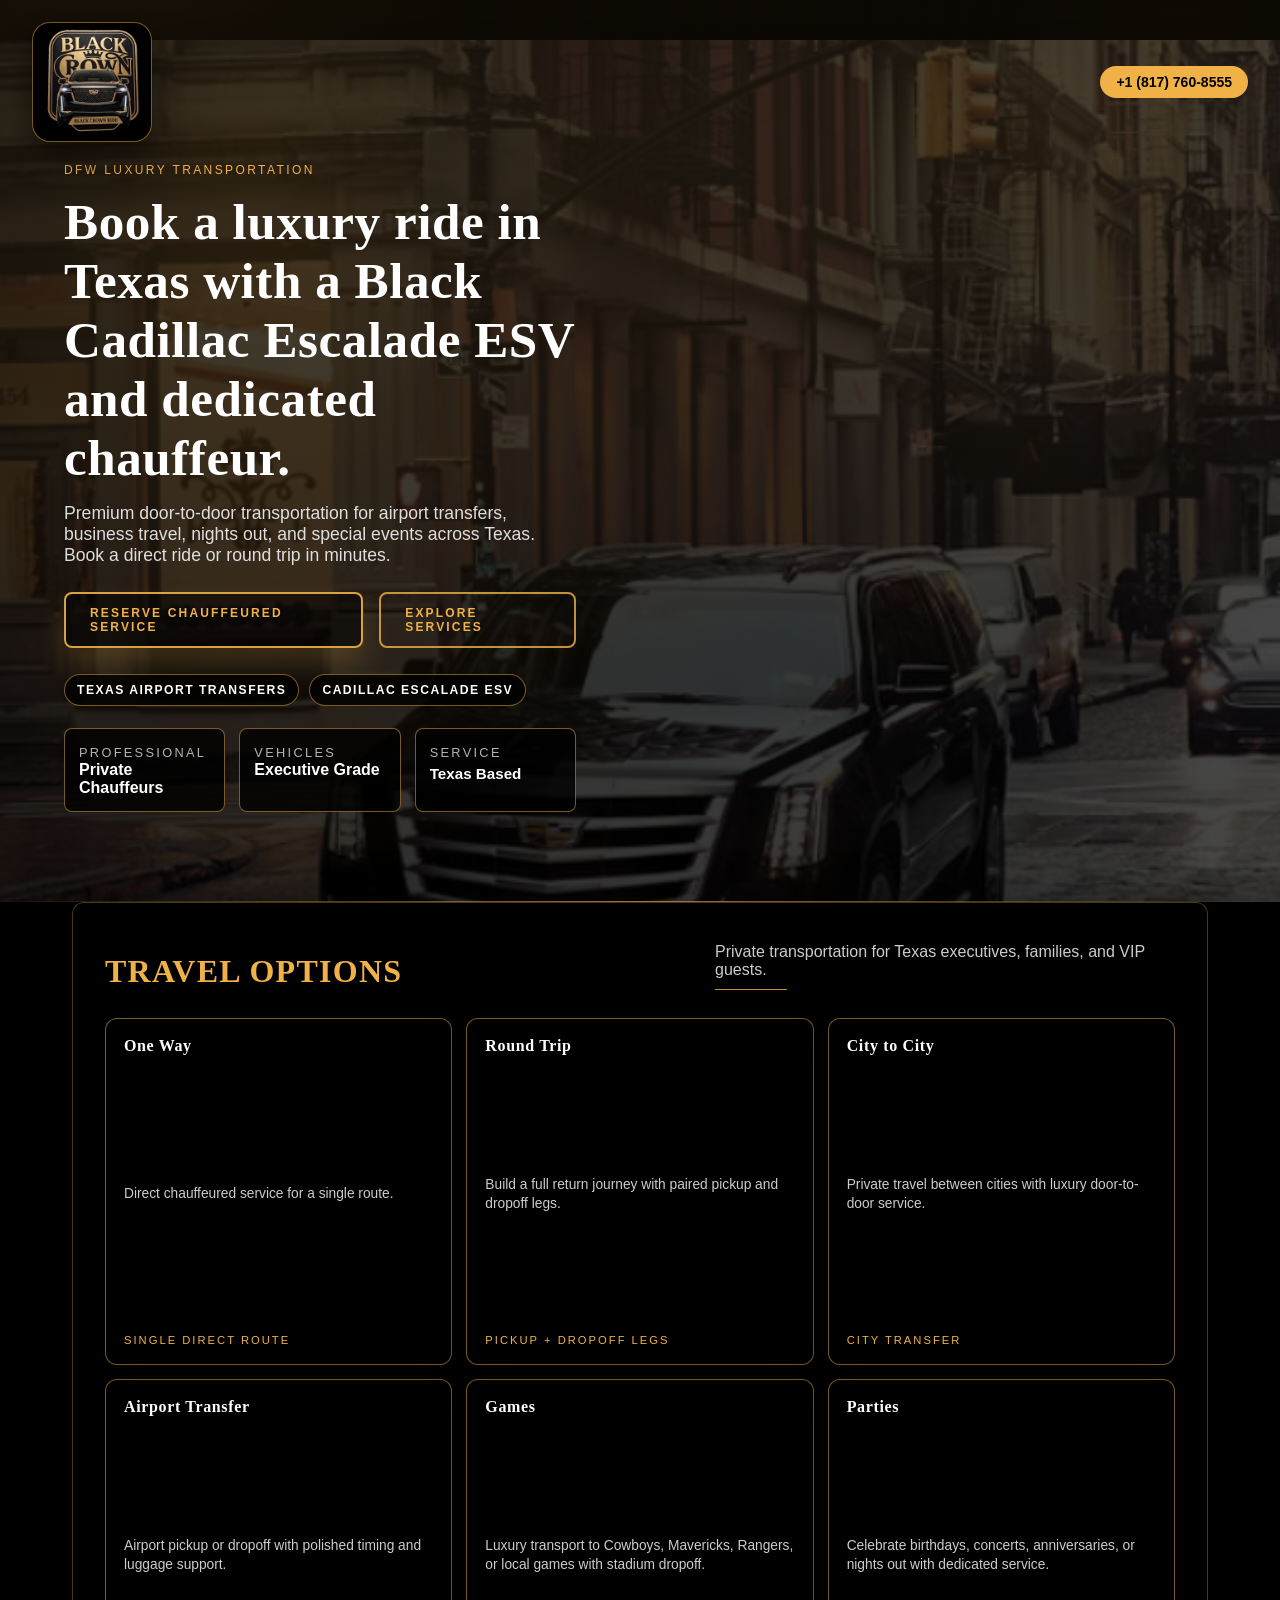
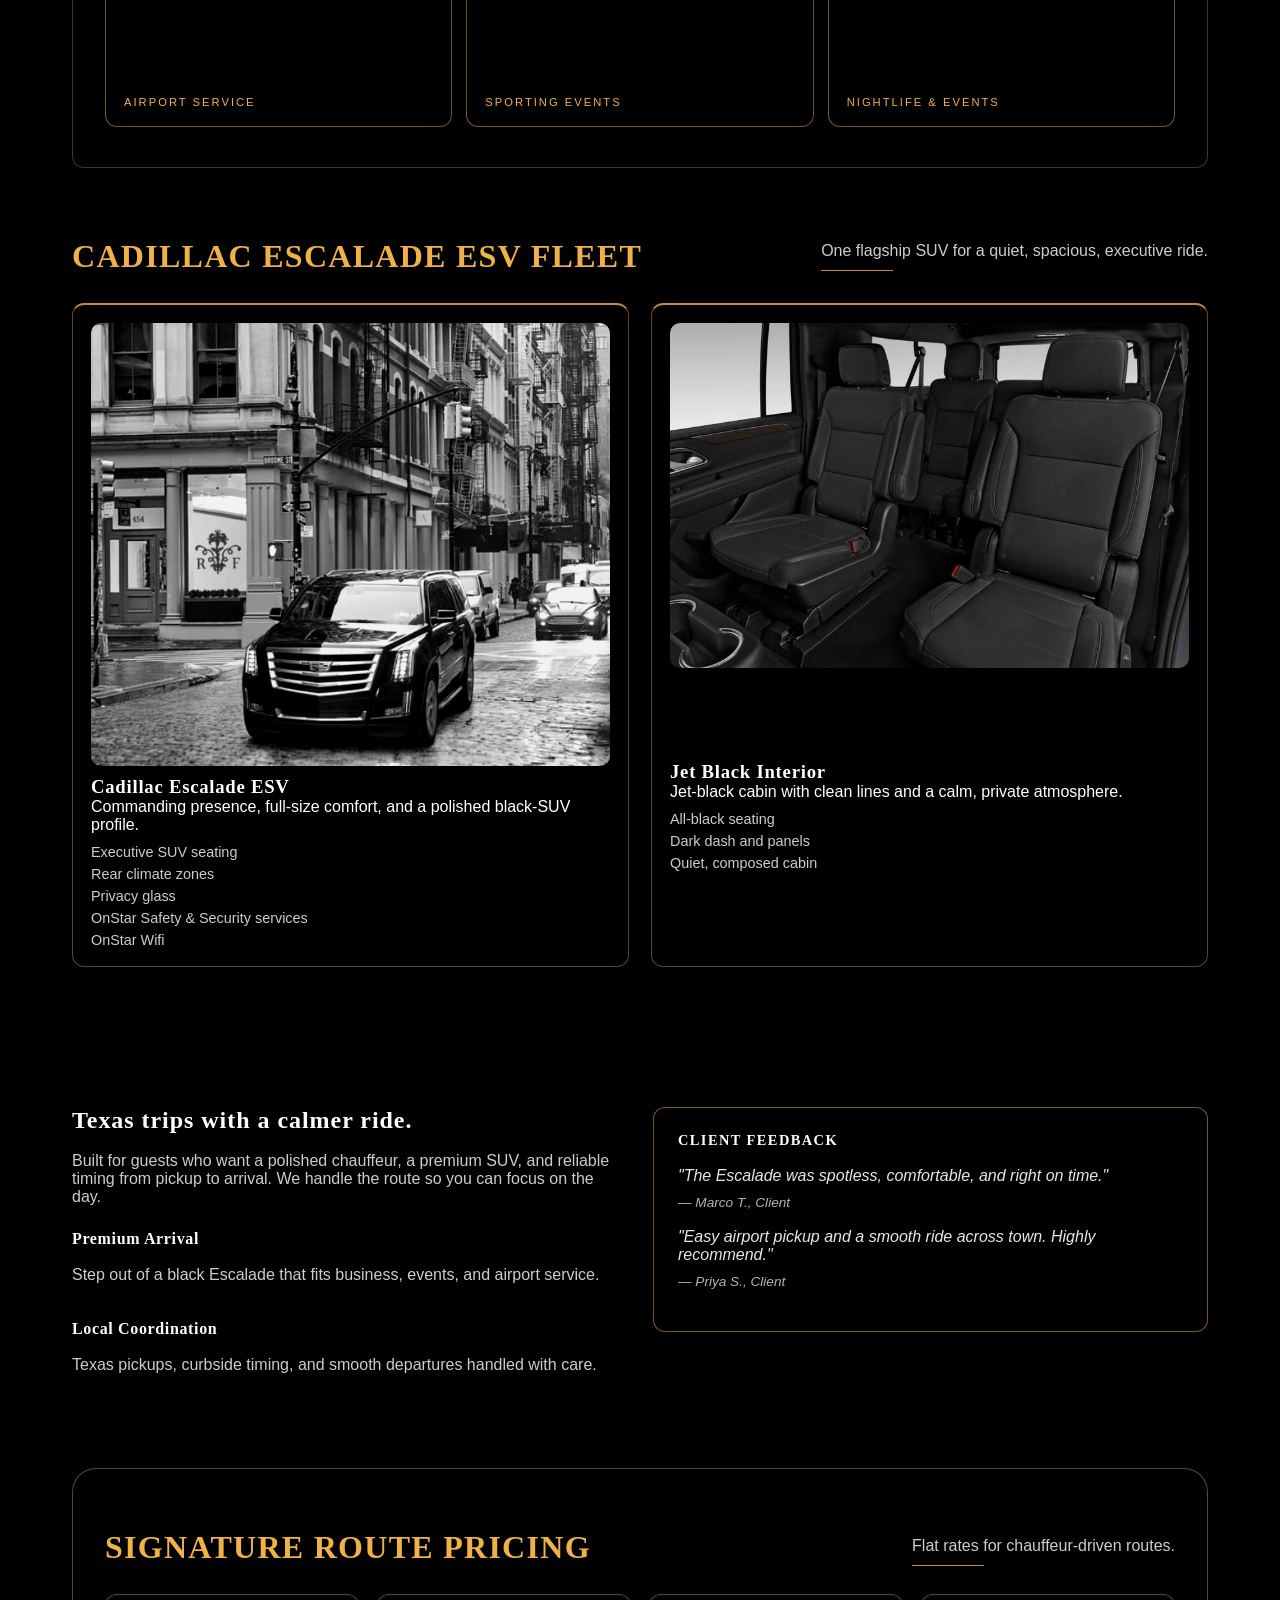
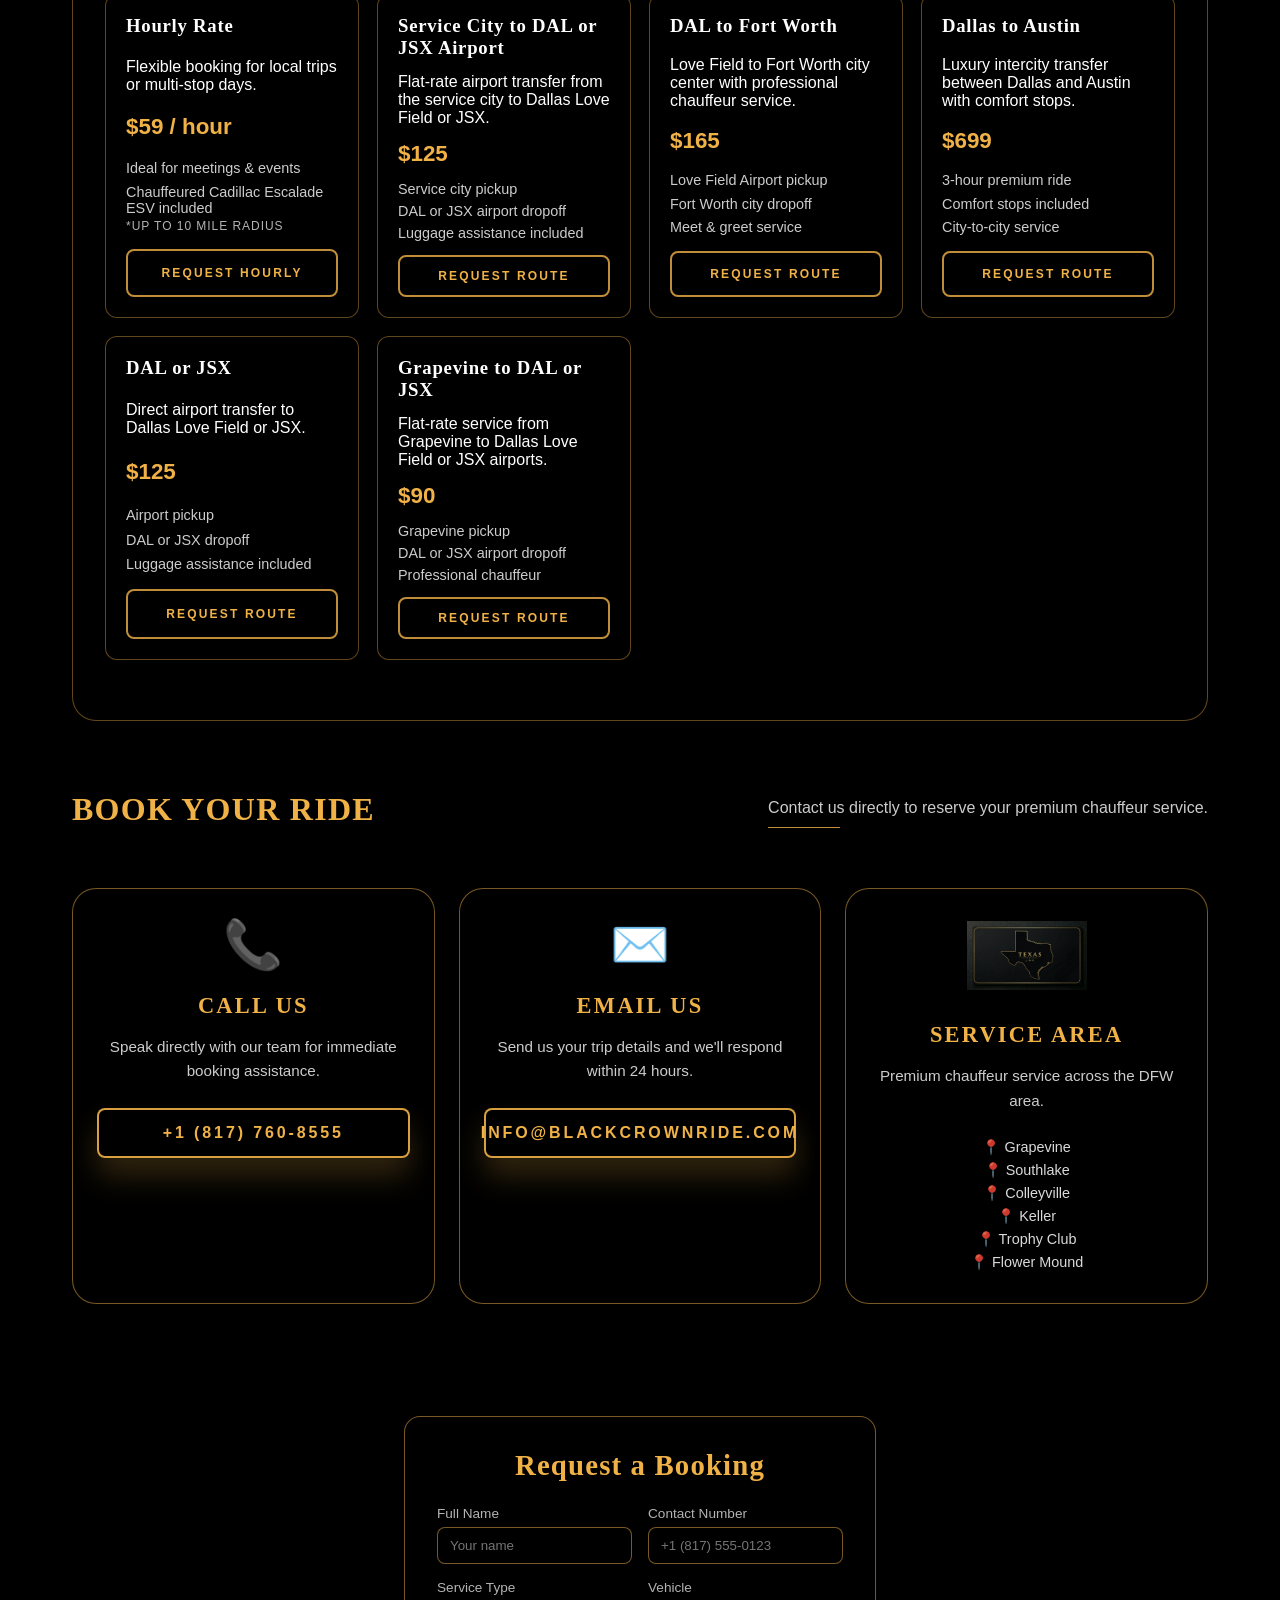
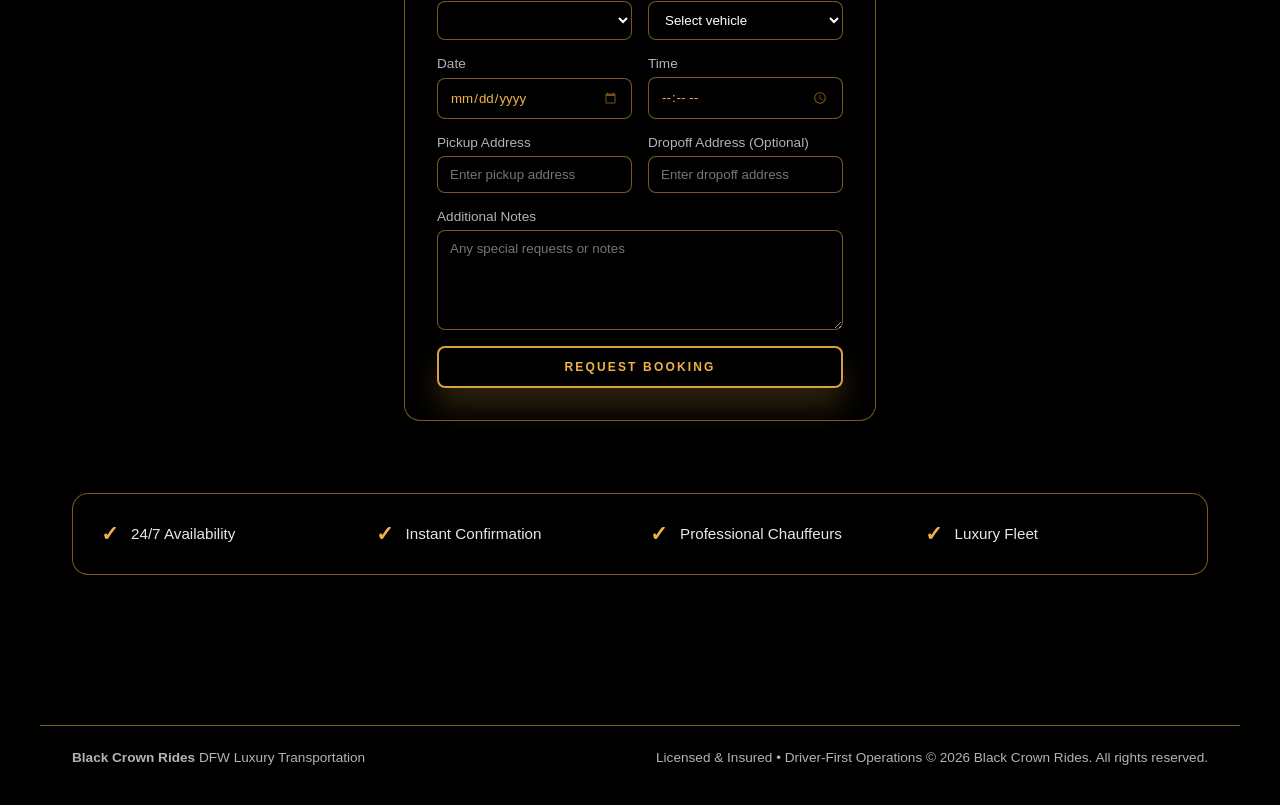
==== index.html @ ced47673 "Add files via upload" ====
<!doctype html>
<html lang="en">
<head>
  <meta charset="utf-8" />
  <meta name="viewport" content="width=device-width, initial-scale=1" />
  <title>Black Crown Rides | DFW Luxury Transportation</title>
  <meta name="description" content="Black Crown Rides offers premium DFW luxury transportation. Book a private Cadillac Escalade ESV with a dedicated chauffeur for airport transfers and executive travel." />
  <link rel="icon" href="favicon.ico" sizes="any" />
  <link rel="apple-touch-icon" href="apple-touch-icon.png" />
  <link rel="manifest" href="site.webmanifest" />
  <link rel="stylesheet" href="styles.css" />
  <script src="config.js"></script>
  <script>
    (function () {
      const params = new URLSearchParams(window.location.search);
      if (params.get('desktop') === '1') {
        sessionStorage.setItem('forceDesktop', '1');
        return;
      }
      if (sessionStorage.getItem('forceDesktop') === '1') {
        return;
      }
      const isMobile =
        (navigator.userAgentData && navigator.userAgentData.mobile) ||
        /Mobi|Android|iPhone|iPad|iPod|BlackBerry|IEMobile|Opera Mini/i.test(
          navigator.userAgent
        );
      const isSmall = window.matchMedia('(max-width: 900px)').matches;
      if (isMobile || isSmall) {
        const target = 'mobile.html' + window.location.hash;
        if (!window.location.pathname.endsWith('mobile.html')) {
          window.location.replace(target);
        }
      }
    })();
  </script>
</head>
<body>
  <div class="noise"></div>
  <div class="halo"></div>

  <header class="brand-header" aria-label="Black Crown Rides">
    <a class="brand-mark" href="#book">
      <img src="assets/logo.png" alt="Black Crown Rides" class="brand-logo" />
    </a>
    <a class="phone-button" href="tel:+18177608555">+1 (817) 760-8555</a>
  </header>

  <main>
    <section class="hero reveal">
      <div class="hero-content">
        <span class="eyebrow">DFW Luxury Transportation</span>
        <h1>Book a luxury ride in Texas with a Black Cadillac Escalade ESV and dedicated chauffeur.</h1>
        <p class="lede">
          Premium door-to-door transportation for airport transfers, business travel,
          nights out, and special events across Texas. Book a direct ride or round trip in minutes.
        </p>
        <div class="hero-cta">
          <a class="primary-btn" href="#book">Reserve Chauffeured Service</a>
          <a class="secondary-btn" href="#services">Explore Services</a>
        </div>
        <div class="hero-pills">
          <span class="hero-pill">Texas airport transfers</span>
          <span class="hero-pill">Cadillac Escalade ESV</span>
        </div>
        <div class="hero-metrics">
          <div>
            <span>Professional</span>
            <strong>Private Chauffeurs</strong>
          </div>
          <div>
            <span>Vehicles</span>
            <strong>Executive Grade</strong>
          </div>
          <div>
            <span>Service</span>
            <strong>Texas Based</strong>
          </div>
        </div>
      </div>
    </section>

    <section id="services" class="section reveal services">
      <div class="section-header">
        <h2>Travel Options</h2>
        <p>Private transportation for Texas executives, families, and VIP guests.</p>
      </div>
      <div class="service-grid">
        <article class="service-tile">
          <h3>One Way</h3>
          <p>Direct chauffeured service for a single route.</p>
          <span class="service-tag">Single direct route</span>
        </article>
        <article class="service-tile">
          <h3>Round Trip</h3>
          <p>Build a full return journey with paired pickup and dropoff legs.</p>
          <span class="service-tag">Pickup + dropoff legs</span>
        </article>
        <article class="service-tile">
          <h3>City to City</h3>
          <p>Private travel between cities with luxury door-to-door service.</p>
          <span class="service-tag">City transfer</span>
        </article>
        <article class="service-tile">
          <h3>Airport Transfer</h3>
          <p>Airport pickup or dropoff with polished timing and luggage support.</p>
          <span class="service-tag">Airport service</span>
        </article>
        <article class="service-tile">
          <h3>Games</h3>
          <p>Luxury transport to Cowboys, Mavericks, Rangers, or local games with stadium dropoff.</p>
          <span class="service-tag">Sporting events</span>
        </article>
        <article class="service-tile">
          <h3>Parties</h3>
          <p>Celebrate birthdays, concerts, anniversaries, or nights out with dedicated service.</p>
          <span class="service-tag">Nightlife & events</span>
        </article>
      </div>
    </section>

    <section id="fleet" class="section reveal fleet-showcase">
      <div class="section-header">
        <h2>Cadillac Escalade ESV Fleet</h2>
        <p>One flagship SUV for a quiet, spacious, executive ride.</p>
      </div>
      <div class="fleet-grid">
        <article class="fleet-card suburban-card float slow">
          <img src="assets/cadillac-escalade-esv.png" alt="Black Cadillac Escalade ESV" />
          <div>
            <h3>Cadillac Escalade ESV</h3>
            <p>Commanding presence, full-size comfort, and a polished black-SUV profile.</p>
            <ul>
              <li>Executive SUV seating</li>
              <li>Rear climate zones</li>
              <li>Privacy glass</li>
              <li>OnStar Safety & Security services</li>
              <li>OnStar Wifi</li>
            </ul>
          </div>
        </article>
        <article class="fleet-card float">
          <img src="interior-black.jpg" alt="Jet black interior" class="no-filter" />
          <div>
            <h3>Jet Black Interior</h3>
            <p>Jet‑black cabin with clean lines and a calm, private atmosphere.</p>
            <ul>
              <li>All‑black seating</li>
              <li>Dark dash and panels</li>
              <li>Quiet, composed cabin</li>
            </ul>
          </div>
        </article>
      </div>
    </section>

    <section id="experience" class="section reveal experience">
      <div class="experience-text">
        <h2>Texas trips with a calmer ride.</h2>
        <p>
          Built for guests who want a polished chauffeur, a premium SUV, and reliable timing
          from pickup to arrival. We handle the route so you can focus on the day.
        </p>
        <div class="experience-points">
          <div>
            <h4>Premium Arrival</h4>
            <p>Step out of a black Escalade that fits business, events, and airport service.</p>
          </div>
          <div>
            <h4>Local Coordination</h4>
            <p>Texas pickups, curbside timing, and smooth departures handled with care.</p>
          </div>
        </div>
      </div>
      <div class="experience-panel">
        <h3>Client feedback</h3>
        <blockquote>
          "The Escalade was spotless, comfortable, and right on time."
          <span>— Marco T., Client</span>
        </blockquote>
        <blockquote>
          "Easy airport pickup and a smooth ride across town. Highly recommend."
          <span>— Priya S., Client</span>
        </blockquote>
      </div>
    </section>

    <section id="pricing" class="section reveal pricing">
      <div class="section-header">
        <h2>Signature Route Pricing</h2>
        <p>Flat rates for chauffeur‑driven routes.</p>
      </div>
      <div class="pricing-grid">
        <div class="pricing-card">
          <h3>Hourly Rate</h3>
          <p>Flexible booking for local trips or multi‑stop days.</p>
          <span class="price" data-price-hourly>$59 / hour</span>
          <ul>
            <li>Ideal for meetings & events</li>
            <li>Chauffeured Cadillac Escalade ESV included</li>
            <small class="fine-print">*Up To 10 mile radius</small>
          </ul>
          <a
            class="secondary-btn"
            href="mailto:info@blackcrownride.com?subject=Hourly%20Chauffeured%20Service&body=Hello%2C%0D%0A%0D%0AI%20would%20like%20to%20book%20the%20%2459%2Fhour%20chauffeured%20service.%0D%0ADate%2Ftime%3A%0D%0AEstimated%20hours%3A%0D%0APickup%20area%3A%0D%0AContact%20number%3A%0D%0A%0D%0AThanks!"
          >
            Request Hourly
          </a>
        </div>
        <div id="featured-route-list" class="pricing-routes-inline"></div>
      </div>
    </section>

    <section id="book" class="section reveal booking">
      <div class="section-header">
        <h2>Book Your Ride</h2>
        <p>Contact us directly to reserve your premium chauffeur service.</p>
      </div>
      <div class="booking-info-grid">
        <div class="booking-info-card">
          <div class="info-icon">📞</div>
          <h3>Call Us</h3>
          <p>Speak directly with our team for immediate booking assistance.</p>
          <a href="tel:+18177608555" class="primary-btn">+1 (817) 760-8555</a>
        </div>
        <div class="booking-info-card">
          <div class="info-icon">✉️</div>
          <h3>Email Us</h3>
          <p>Send us your trip details and we'll respond within 24 hours.</p>
          <a href="mailto:info@blackcrownride.com" class="primary-btn">info@blackcrownride.com</a>
        </div>
        <div class="booking-info-card">
          <div class="info-icon"><img src="assets/texas-limo.png" alt="Texas" style="width: 120px; height: auto;" /></div>
          <h3>Service Area</h3>
          <p>Premium chauffeur service across the DFW area.</p>
          <ul style="list-style: none; display: grid; gap: 6px; margin-top: 10px; font-size: 0.9rem; color: rgba(255,255,255,0.85);">
            <li>📍 Grapevine</li>
            <li>📍 Southlake</li>
            <li>📍 Colleyville</li>
            <li>📍 Keller</li>
            <li>📍 Trophy Club</li>
            <li>📍 Flower Mound</li>
          </ul>
        </div>
      </div>
      
      <form class="booking-form" id="desktop-booking-form">
        <h3>Request a Booking</h3>
        <div class="form-grid">
          <label>
            Full Name
            <input type="text" name="fullName" placeholder="Your name" required />
          </label>
          
          <label>
            Contact Number
            <input type="tel" name="contactNumber" placeholder="+1 (817) 555-0123" required />
          </label>
          
          <label>
            Service Type
            <select name="serviceType" required>
              <option value="">Select service type</option>
              <option value="Hourly">Hourly Service</option>
              <option value="Airport Transfer">Airport Transfer</option>
              <option value="City Transfer">City Transfer</option>
              <option value="One Way">One Way</option>
              <option value="Round Trip">Round Trip</option>
            </select>
          </label>
          
          <label>
            Vehicle
            <select name="vehicle" required>
              <option value="">Select vehicle</option>
              <option value="Cadillac Escalade ESV">Cadillac Escalade ESV</option>
              <option value="Chevy Suburban">Chevy Suburban</option>
            </select>
          </label>
          
          <label>
            Date
            <input type="date" name="serviceDate" required />
          </label>
          
          <label>
            Time
            <input type="time" name="serviceTime" required />
          </label>
          
          <label>
            Pickup Address
            <input type="text" name="pickupAddress" placeholder="Enter pickup address" required />
          </label>
          
          <label>
            Dropoff Address (Optional)
            <input type="text" name="dropoffAddress" placeholder="Enter dropoff address" />
          </label>
        </div>
        
        <label>
          Additional Notes
          <textarea name="notes" placeholder="Any special requests or notes" rows="4"></textarea>
        </label>
        
        <button class="primary-btn" type="submit">Request Booking</button>
      </form>
      
      <div class="booking-features">
        <div class="feature-item">
          <strong>✓</strong>
          <span>24/7 Availability</span>
        </div>
        <div class="feature-item">
          <strong>✓</strong>
          <span>Instant Confirmation</span>
        </div>
        <div class="feature-item">
          <strong>✓</strong>
          <span>Professional Chauffeurs</span>
        </div>
        <div class="feature-item">
          <strong>✓</strong>
          <span>Luxury Fleet</span>
        </div>
      </div>
    </section>
  </main>

  <footer class="site-footer">
    <div>
      <strong>Black Crown Rides</strong>
      <span>DFW Luxury Transportation</span>
    </div>
    <div>
      <span>Licensed & Insured • Driver‑First Operations</span>
      <span>© 2026 Black Crown Rides. All rights reserved.</span>
    </div>
  </footer>
  <script src="script.js"></script>
  <script>
    (function () {
      const returnBtn = document.getElementById('return-mobile');
      if (!returnBtn) return;
      if (sessionStorage.getItem('forceDesktop') === '1') {
        returnBtn.style.display = 'inline-flex';
        returnBtn.addEventListener('click', () => {
          sessionStorage.removeItem('forceDesktop');
        });
      }
    })();
  </script>
</body>
</html>
---- styles.css ----
:root {
  --sage: #f0b247;
  --sage-dark: #f0b247;
  --mist: #ffffff;
  --charcoal: #000000;
  --charcoal-soft: #0a0a0a;
  --burgundy: #000000;
  --gold: #f0b247;
  --glow: rgba(240, 178, 71, 0.6);
  --olive: #f0b247;
  --olive-soft: #f0b247;
  --limo-line: rgba(240, 178, 71, 0.8);
  --glass: rgba(240, 178, 71, 0.1);
  --ember: rgba(240, 178, 71, 0.3);
  --oil: rgba(0, 0, 0, 0.95);
  --soot: rgba(0, 0, 0, 0.9);
  --radius-lg: 24px;
  --radius-md: 16px;
  --radius-sm: 10px;
  --shadow: 0 20px 60px rgba(0, 0, 0, 0.8);
  --shadow-soft: 0 12px 30px rgba(0, 0, 0, 0.6);
  --max-width: 1200px;
  --page-bg: #000000;
}

html {
  color-scheme: dark;
  width: 100%;
  max-width: 100%;
  overflow-x: clip;
}

* {
  box-sizing: border-box;
  margin: 0;
  padding: 0;
}

body {
  font-family: "Avenir Next", "Helvetica Neue", Arial, sans-serif;
  background: var(--page-bg);
  color: var(--mist);
  min-height: 100vh;
  scroll-behavior: smooth;
  width: 100%;
  max-width: 100%;
  overflow-x: hidden;
}

img,
svg,
video,
canvas,
iframe {
  max-width: 100%;
}

h1, h2, h3, h4 {
  font-family: "Times New Roman", "Georgia", serif;
  letter-spacing: 0.04em;
}

.halo {
  position: fixed;
  inset: -20%;
  background: radial-gradient(circle at 20% 10%, rgba(240, 178, 71, 0.15), transparent 50%),
    radial-gradient(circle at 80% 20%, rgba(240, 178, 71, 0.1), transparent 40%);
  opacity: 0.7;
  pointer-events: none;
  animation: sweep 16s ease-in-out infinite alternate;
}

.noise {
  position: fixed;
  inset: 0;
  background-image: url("data:image/svg+xml,%3Csvg xmlns='http://www.w3.org/2000/svg' width='160' height='160' viewBox='0 0 160 160'%3E%3Cfilter id='n'%3E%3CfeTurbulence type='fractalNoise' baseFrequency='0.8' numOctaves='2' stitchTiles='stitch'/%3E%3C/filter%3E%3Crect width='160' height='160' filter='url(%23n)' opacity='0.08'/%3E%3C/svg%3E");
  pointer-events: none;
  mix-blend-mode: soft-light;
}

.utility-bar {
  display: flex;
  justify-content: space-between;
  align-items: center;
  gap: 16px;
  padding: 10px 64px;
  font-size: 0.7rem;
  letter-spacing: 0.2em;
  text-transform: uppercase;
  color: rgba(255, 255, 255, 0.7);
  border-bottom: 1px solid rgba(240, 178, 71, 0.4);
  background: rgba(0, 0, 0, 0.95);
  position: relative;
  z-index: 5;
}

.utility-bar span:last-child {
  color: rgba(255, 255, 255, 0.9);
}

.app-promo-header {
  position: relative;
  z-index: 10;
  background: #000000;
  border-bottom: 1px solid rgba(240, 178, 71, 0.5);
}

.app-promo-inner {
  width: min(100%, 880px);
  margin: 0 auto;
  padding: 24px 32px 26px;
  display: grid;
  gap: 16px;
}

.app-brand {
  display: flex;
  align-items: center;
  gap: 16px;
}

.app-brand-logo {
  width: 64px;
  height: 64px;
  border-radius: 18px;
  object-fit: contain;
  padding: 6px;
  background: #000000;
  border: 1px solid rgba(240, 178, 71, 0.5);
  box-shadow: 0 0 0 1px rgba(240, 178, 71, 0.2), 0 14px 34px rgba(0, 0, 0, 0.8);
}

.app-brand-copy strong {
  display: block;
  color: #ffffff;
  font-size: clamp(1.35rem, 2.2vw, 1.8rem);
  line-height: 1;
  letter-spacing: 0;
  font-weight: 800;
}

.app-brand-copy span {
  display: block;
  margin-top: 8px;
  color: rgba(255, 255, 255, 0.6);
  font-size: clamp(0.68rem, 1vw, 0.86rem);
  letter-spacing: 0.22em;
  text-transform: uppercase;
}

.app-promo-title {
  margin: 0;
  text-align: center;
  color: #ffffff;
  font-size: clamp(1.18rem, 2.4vw, 1.7rem);
  line-height: 1.1;
  font-weight: 800;
}

.store-badges {
  display: grid;
  grid-template-columns: repeat(2, minmax(180px, 1fr));
  gap: 14px;
}

.store-badge {
  min-height: 56px;
  border-radius: 16px;
  border: 1px solid rgba(240, 178, 71, 0.5);
  background: #000000;
  color: #fff;
  display: flex;
  align-items: center;
  justify-content: center;
  gap: 12px;
  box-shadow: inset 0 0 0 1px rgba(240, 178, 71, 0.2);
}

.store-badge small,
.store-badge strong {
  display: block;
  line-height: 1;
}

.store-badge small {
  margin-bottom: 5px;
  color: rgba(255, 255, 255, 0.8);
  font-size: 0.62rem;
  letter-spacing: 0.12em;
  text-transform: uppercase;
}

.store-badge strong {
  font-size: clamp(1.05rem, 1.8vw, 1.45rem);
  letter-spacing: 0;
  font-weight: 800;
}

.store-icon-img {
  width: 28px;
  height: 28px;
  flex: 0 0 auto;
  object-fit: contain;
}

.site-header {
  width: 100%;
  margin: 0;
  padding: 16px 64px;
  display: flex;
  align-items: center;
  justify-content: space-between;
  gap: 20px;
  animation: fadeDown 0.9s ease both;
  border-bottom: 1px solid rgba(240, 178, 71, 0.5);
  position: sticky;
  top: 0;
  z-index: 15;
  background: rgba(0, 0, 0, 0.95);
  backdrop-filter: blur(8px);
}

.header-actions {
  display: flex;
  align-items: center;
  gap: 12px;
  flex-wrap: wrap;
}

.return-mobile {
  display: none;
}

.brand {
  display: flex;
  align-items: center;
  gap: 16px;
}

.brand-logo {
  width: 68px;
  min-width: 68px;
  height: 68px;
  border-radius: 18px;
  object-fit: contain;
  background: #000000;
  padding: 6px;
  box-shadow: var(--shadow-soft);
  border: 1px solid rgba(240, 178, 71, 0.5);
}

.brand-text span {
  display: block;
  font-size: 1.2rem;
  font-weight: 700;
  letter-spacing: 0.18em;
  text-transform: uppercase;
  color: var(--mist);
}

.brand-text small {
  color: rgba(255, 255, 255, 0.7);
  letter-spacing: 0.2em;
  text-transform: uppercase;
  font-size: 0.7rem;
}

.site-nav {
  display: flex;
  gap: 20px;
  font-size: 0.8rem;
  text-transform: uppercase;
  letter-spacing: 0.18em;
}

.site-nav a {
  color: rgba(255, 255, 255, 0.9);
  text-decoration: none;
  position: relative;
  padding-bottom: 6px;
}

.site-nav a::after {
  content: "";
  position: absolute;
  left: 0;
  bottom: 0;
  width: 0;
  height: 2px;
  background: var(--gold);
  transition: width 0.3s ease;
}

.site-nav a:hover::after {
  width: 100%;
}

.ghost-btn {
  background: transparent;
  border: 1px solid rgba(240, 178, 71, 0.8);
  color: var(--gold);
  padding: 12px 18px;
  border-radius: 8px;
  font-weight: 600;
  display: inline-flex;
  align-items: center;
  justify-content: center;
  text-decoration: none;
  cursor: pointer;
}

.brand-header {
  position: absolute;
  top: 22px;
  left: 32px;
  right: 32px;
  z-index: 10;
  display: flex;
  justify-content: space-between;
  align-items: center;
  pointer-events: none;
}

.brand-mark {
  display: inline-flex;
  align-items: center;
  justify-content: center;
  width: min(120px, 32vw);
  aspect-ratio: 1;
  border-radius: 18px;
  pointer-events: auto;
}

.brand-mark img {
  width: 100%;
  height: 100%;
  object-fit: contain;
  display: block;
}

.phone-button {
  pointer-events: auto;
  padding: 8px 16px;
  background-color: var(--sage);
  color: var(--charcoal);
  text-decoration: none;
  border-radius: var(--radius-md);
  font-weight: 600;
  font-size: 14px;
  transition: all 0.3s ease;
  white-space: nowrap;
}

.phone-button:hover {
  background-color: var(--olive);
  transform: scale(1.05);
}

main {
  max-width: var(--max-width);
  margin: 0 auto;
  padding: 40px 32px 80px;
  min-width: 0;
}

.hero {
  display: grid;
  grid-template-columns: 1fr;
  gap: 40px;
  align-items: center;
  padding: 120px 0 90px;
  position: relative;
  overflow: hidden;
  border-radius: 0;
  min-height: 70vh;
  background-image: linear-gradient(120deg, rgba(0, 0, 0, 0.9), rgba(0, 0, 0, 0.7)),
    url("assets/cadillac-escalade-esv.png");
  background-size: 120%;
  background-position: center;
  box-shadow: 0 30px 80px rgba(0, 0, 0, 0.6);
  margin: 0 calc(50% - 50vw);
  max-width: 100vw;
}

.hero::before {
  content: "";
  position: absolute;
  inset: 0;
  background: radial-gradient(circle at 20% 20%, rgba(240, 178, 71, 0.15), transparent 55%),
    radial-gradient(circle at 80% 10%, rgba(240, 178, 71, 0.12), transparent 45%);
  pointer-events: none;
}

.hero::after {
  content: "";
  position: absolute;
  left: 0;
  bottom: 0;
  width: 100%;
  height: 1px;
  background: linear-gradient(90deg, transparent, var(--limo-line), transparent);
}

.hero-content h1 {
  font-size: clamp(2.8rem, 4vw, 4rem);
  margin: 14px 0 16px;
  letter-spacing: 0.01em;
}

.hero-content {
  max-width: 640px;
  padding: 0 64px;
  position: relative;
  z-index: 1;
}

.tag {
  display: inline-flex;
  align-items: center;
  gap: 8px;
  padding: 6px 12px;
  border-radius: 999px;
  background: var(--gold);
  border: 1px solid rgba(240, 178, 71, 0.8);
  color: #000000;
  font-size: 0.75rem;
  letter-spacing: 0.08em;
  text-transform: uppercase;
}

.eyebrow {
  text-transform: uppercase;
  letter-spacing: 0.2em;
  font-size: 0.75rem;
  color: var(--gold);
}

.lede {
  color: rgba(255, 255, 255, 0.85);
  font-size: 1.1rem;
  max-width: 520px;
}

.hero-cta {
  display: flex;
  gap: 16px;
  margin: 26px 0;
}

.primary-btn,
.secondary-btn {
  text-decoration: none;
  padding: 12px 24px;
  border-radius: 8px;
  font-weight: 600;
  display: inline-flex;
  align-items: center;
  justify-content: center;
  text-transform: uppercase;
  letter-spacing: 0.18em;
  font-size: 0.75rem;
}

.primary-btn {
  background: rgba(0, 0, 0, 0.5);
  color: var(--gold);
  border: 2px solid rgba(240, 178, 71, 0.9);
  box-shadow: 0 18px 30px rgba(240, 178, 71, 0.2);
  transition: transform 0.3s ease, box-shadow 0.3s ease;
}

.secondary-btn {
  border: 2px solid rgba(240, 178, 71, 0.8);
  color: var(--gold);
  background: transparent;
  transition: transform 0.3s ease, border 0.3s ease, color 0.3s ease;
}

.hero-pills {
  display: flex;
  gap: 10px;
  flex-wrap: wrap;
  margin: 8px 0 6px;
}

.hero-pill {
  display: inline-flex;
  align-items: center;
  padding: 8px 12px;
  border-radius: 999px;
  border: 1px solid rgba(240, 178, 71, 0.5);
  background: rgba(0, 0, 0, 0.8);
  color: var(--mist);
  font-size: 0.76rem;
  font-weight: 600;
  letter-spacing: 0.12em;
  text-transform: uppercase;
}

.primary-btn:hover,
.secondary-btn:hover,
.ghost-btn:hover {
  transform: translateY(-2px) scale(1.01);
}

.pricing-routes-inline {
  display: contents;
}

.trust-row {
  display: grid;
  grid-template-columns: repeat(auto-fit, minmax(160px, 1fr));
  gap: 16px;
  margin-top: 18px;
}

.hero-metrics {
  display: grid;
  grid-template-columns: repeat(auto-fit, minmax(160px, 1fr));
  gap: 14px;
  margin-top: 22px;
}

.hero-metrics div {
  padding: 14px;
  border-radius: 8px;
  border: 1px solid rgba(240, 178, 71, 0.5);
  background: rgba(0, 0, 0, 0.8);
}

.hero-metrics span {
  color: rgba(255, 255, 255, 0.7);
  font-size: 0.8rem;
  text-transform: uppercase;
  letter-spacing: 0.18em;
}

.hero-metrics div:nth-child(3) strong {
  font-size: 0.95em;
  display: block;
  margin-top: 4px;
}

.trust-row div {
  background: rgba(0, 0, 0, 0.6);
  padding: 14px;
  border-radius: 8px;
  border: 1px solid rgba(240, 178, 71, 0.3);
}

.trust-row strong {
  display: block;
}

.trust-row span {
  color: rgba(255, 255, 255, 0.7);
  font-size: 0.85rem;
}

.hero-media {
  display: grid;
  gap: 20px;
}

.media-card {
  background: var(--glass);
  border-radius: 12px;
  padding: 16px;
  box-shadow: var(--shadow);
  border: 1px solid rgba(240, 178, 71, 0.3);
  transition: transform 0.4s ease, box-shadow 0.4s ease;
}

.media-card img {
  width: 100%;
  border-radius: 10px;
  display: block;
}

.media-card:hover {
  transform: translateY(-6px);
  box-shadow: 0 24px 60px rgba(0, 0, 0, 0.55);
}

.media-card span {
  display: block;
  margin-top: 10px;
  color: rgba(255, 255, 255, 0.8);
}

.media-card.alt {
  border: 1px solid var(--limo-line);
}

.section {
  padding: 70px 0;
}

.section.light {
  background: rgba(0, 0, 0, 0.95);
  color: #ffffff;
  border-radius: 12px;
  padding: 50px 32px;
  box-shadow: inset 0 0 0 1px rgba(240, 178, 71, 0.3);
  border: 1px solid rgba(240, 178, 71, 0.4);
}

.section.light .section-header p,
.section.light p {
  color: rgba(255, 255, 255, 0.85);
}

.section.light .secondary-btn {
  color: var(--gold);
  border-color: var(--gold);
}

.section-header {
  display: flex;
  justify-content: space-between;
  align-items: flex-end;
  flex-wrap: wrap;
  gap: 16px;
  margin-bottom: 28px;
}

.section-header h2 {
  font-size: clamp(2rem, 2.4vw, 2.8rem);
  text-transform: uppercase;
  color: var(--gold);
}

.section-header p {
  color: rgba(255, 255, 255, 0.8);
  max-width: 460px;
}

.section-header p::after {
  content: "";
  display: block;
  width: 72px;
  height: 1px;
  margin-top: 10px;
  background: var(--limo-line);
}

.services {
  background: rgba(0, 0, 0, 0.9);
  border-radius: var(--radius-lg);
  overflow: hidden;
  padding: 60px 32px;
  border: 1px solid rgba(240, 178, 71, 0.4);
  box-shadow: var(--shadow);
}

.service-grid {
  display: grid;
  gap: 14px;
  grid-template-columns: repeat(3, minmax(0, 1fr));
}

.service-tile {
  background: rgba(0, 0, 0, 0.95);
  border-radius: 12px;
  overflow: hidden;
  padding: 18px;
  border: 1px solid rgba(240, 178, 71, 0.5);
  box-shadow: var(--shadow-soft);
  display: flex;
  flex-direction: column;
  justify-content: space-between;
  gap: 10px;
  aspect-ratio: 1 / 1;
}

.service-tile h3 {
  font-size: clamp(1rem, 1.2vw, 1.2rem);
  letter-spacing: 0.04em;
}

.service-tile p {
  color: rgba(255, 255, 255, 0.8);
  font-size: 0.86rem;
  line-height: 1.35;
}

.service-tag {
  font-size: 0.7rem;
  letter-spacing: 0.18em;
  text-transform: uppercase;
  color: var(--gold);
}

@media (max-width: 900px) {
  .service-grid {
    grid-template-columns: repeat(2, minmax(0, 1fr));
  }
}

.fleet-showcase .section-header {
  align-items: center;
}

.fleet-grid {
  display: grid;
  gap: 22px;
  grid-template-columns: repeat(auto-fit, minmax(260px, 1fr));
}

.fleet-card {
  background: rgba(0, 0, 0, 0.95);
  border-radius: 12px;
  overflow: hidden;
  padding: 18px;
  display: grid;
  gap: 16px;
  border: 1px solid rgba(240, 178, 71, 0.4);
  border-top: 2px solid rgba(240, 178, 71, 0.8);
  box-shadow: var(--shadow-soft);
  transition: transform 0.4s ease, box-shadow 0.4s ease;
  color: var(--mist);
}

.section.light .fleet-card {
  color: #ffffff;
}

.section.light .fleet-card p,
.section.light .fleet-card li {
  color: rgba(255, 255, 255, 0.85);
}

.fleet-card img {
  width: 100%;
  border-radius: 10px;
}

.media-card img,
.fleet-card img {
  filter: grayscale(100%) contrast(1.15) brightness(0.95);
}

.no-filter {
  filter: none !important;
}

.fleet-card:hover {
  transform: translateY(-6px);
  box-shadow: 0 24px 60px rgba(0, 0, 0, 0.5);
}

.fleet-card.suburban-card {
  gap: 10px;
}

.fleet-card ul {
  list-style: none;
  display: grid;
  gap: 6px;
  color: rgba(255, 255, 255, 0.8);
  font-size: 0.9rem;
  margin-top: 10px;
}

.services {
  background: rgba(0, 0, 0, 0.9);
  border-radius: 12px;
  overflow: hidden;
  padding: 40px 32px;
  border: 1px solid rgba(240, 178, 71, 0.3);
}

.service-cards {
  display: grid;
  gap: 18px;
  grid-template-columns: repeat(auto-fit, minmax(200px, 1fr));
}

.service-card {
  background: rgba(0, 0, 0, 0.9);
  padding: 18px;
  border-radius: 12px;
  overflow: hidden;
  border: 1px solid rgba(240, 178, 71, 0.3);
  transition: transform 0.3s ease, border 0.3s ease;
}

.service-card:hover {
  transform: translateY(-4px);
  border-color: rgba(240, 178, 71, 0.6);
}

.pricing {
  background: rgba(0, 0, 0, 0.95);
  border-radius: var(--radius-lg);
  overflow: hidden;
  padding: 60px 32px;
  border: 1px solid rgba(240, 178, 71, 0.4);
  box-shadow: var(--shadow);
}

.pricing-grid {
  display: grid;
  gap: 18px;
  grid-template-columns: repeat(auto-fit, minmax(220px, 1fr));
}

.pricing-card {
  background: rgba(0, 0, 0, 0.95);
  border-radius: 12px;
  overflow: hidden;
  padding: 20px;
  border: 1px solid rgba(240, 178, 71, 0.4);
  display: grid;
  gap: 14px;
  box-shadow: var(--shadow-soft);
  color: var(--mist);
}

.section.light .pricing-card {
  color: #ffffff;
}

.section.light .pricing-card p,
.section.light .pricing-card li {
  color: rgba(255, 255, 255, 0.85);
}

.pricing-card .price {
  font-size: 1.4rem;
  font-weight: 600;
  color: var(--gold);
}

.pricing-card-promo {
  width: 100%;
  height: auto;
  object-fit: contain;
  border-radius: 10px;
  border: 1px solid rgba(240, 178, 71, 0.5);
  background: rgba(0, 0, 0, 0.6);
}

.pricing-card .fine-print {
  font-size: 0.75rem;
  letter-spacing: 0.08em;
  text-transform: uppercase;
  color: rgba(255, 255, 255, 0.7);
  margin-top: -6px;
}

.pricing-card ul {
  list-style: none;
  display: grid;
  gap: 6px;
  color: rgba(255, 255, 255, 0.8);
  font-size: 0.9rem;
}

.pricing-card.featured {
  border: 2px solid rgba(240, 178, 71, 0.9);
  box-shadow: 0 22px 60px rgba(0, 0, 0, 0.8);
  transform: translateY(-6px);

.route-card {
  background: rgba(0, 0, 0, 0.95);
  border-radius: 12px;
  overflow: hidden;
  padding: 20px;
  border: 1px solid rgba(240, 178, 71, 0.4);
  display: grid;
  gap: 14px;
  box-shadow: var(--shadow-soft);
  color: var(--mist);
  align-content: start;
}

.route-card .route-info {
  display: grid;
  gap: 8px;
}

.route-card .route-info span {
  font-size: 0.95rem;
  color: rgba(255, 255, 255, 0.9);
  line-height: 1.3;
}

.route-card .route-info strong {
  font-size: 1.4rem;
  font-weight: 600;
  color: var(--gold);
  margin-top: 4px;
}

.route-card .secondary-btn {
  margin-top: 6px;
  text-align: center;
  padding: 10px 18px;
  background: transparent;
  color: var(--gold);
  border: 1px solid rgba(240, 178, 71, 0.8);
  border-radius: 8px;
  text-transform: uppercase;
  letter-spacing: 0.16em;
  font-size: 0.75rem;
  font-weight: 600;
  transition: all 0.2s ease;
}

.route-card .secondary-btn:hover {
  background: rgba(240, 178, 71, 0.1);
  border-color: var(--gold);
}
}

.service-card h3 {
  margin-bottom: 10px;
}

.experience {
  display: grid;
  gap: 26px;
  grid-template-columns: repeat(auto-fit, minmax(260px, 1fr));
  align-items: start;
}

.experience-text p {
  color: rgba(255, 255, 255, 0.8);
  margin: 18px 0 24px;
}

.experience-points {
  display: grid;
  gap: 12px;
}

.experience-panel {
  background: rgba(0, 0, 0, 0.95);
  border-radius: 12px;
  overflow: hidden;
  padding: 24px;
  border: 1px solid rgba(240, 178, 71, 0.5);
  box-shadow: 0 24px 60px rgba(0, 0, 0, 0.8);
}

.experience-panel h3 {
  text-transform: uppercase;
  letter-spacing: 0.1em;
  font-size: 0.9rem;
}

.experience-panel blockquote {
  color: rgba(255, 255, 255, 0.9);
  margin: 18px 0;
  font-style: italic;
}

.experience-panel span {
  display: block;
  margin-top: 10px;
  font-size: 0.85rem;
  color: rgba(255, 255, 255, 0.7);
}

.booking {
  display: grid;
  gap: 32px;
}

.booking-ui {
  background: rgba(0, 0, 0, 0.95);
  border-radius: var(--radius-lg);
  overflow: hidden;
  border: 1px solid rgba(240, 178, 71, 0.5);
  box-shadow: var(--shadow);
  padding: 24px;
  min-width: 0;
}

.booking-panels {
  display: grid;
  gap: 20px;
  grid-template-columns: repeat(auto-fit, minmax(280px, 1fr));
  min-width: 0;
}

.booking-panel {
  background: rgba(0, 0, 0, 0.95);
  border-radius: 14px;
  overflow: hidden;
  border: 1px solid rgba(240, 178, 71, 0.5);
  box-shadow: var(--shadow-soft);
  padding: 20px;
  display: flex;
  flex-direction: column;
  min-width: 0;
}

.panel-header {
  display: flex;
  align-items: center;
  justify-content: space-between;
  gap: 16px;
  margin-bottom: 18px;
}

.panel-header h2 {
  font-size: 1.1rem;
  text-transform: uppercase;
  letter-spacing: 0.2em;
  color: var(--gold);
}

.mode-toggle {
  display: inline-flex;
  border: 1px solid rgba(240, 178, 71, 0.6);
  border-radius: 999px;
  overflow: hidden;
}

.mode-toggle .toggle {
  background: transparent;
  color: rgba(255, 255, 255, 0.8);
  border: none;
  padding: 6px 12px;
  text-transform: uppercase;
  letter-spacing: 0.12em;
  font-size: 0.65rem;
  cursor: pointer;
}

.mode-toggle .toggle.active {
  background: rgba(240, 178, 71, 0.2);
  color: var(--gold);
  border-left: 1px solid rgba(240, 178, 71, 0.7);
  border-right: 1px solid rgba(240, 178, 71, 0.7);
}

.booking-form {
  display: grid;
  gap: 16px;
  max-width: 900px;
  margin: 40px auto;
  padding: 32px;
  background: rgba(0, 0, 0, 0.6);
  border: 1px solid rgba(240, 178, 71, 0.5);
  border-radius: 16px;
}

.booking-form h3 {
  font-size: 1.8rem;
  color: var(--gold);
  margin-bottom: 8px;
  text-align: center;
}

.booking-form .form-grid {
  display: grid;
  grid-template-columns: repeat(2, 1fr);
  gap: 16px;
}

.booking-form textarea {
  grid-column: 1 / -1;
}

.flash-sale-banner {
  width: 100%;
  border-radius: 12px;
  padding: 12px 14px;
  background: #fff;
  color: #d31313;
  text-align: center;
  font-weight: 900;
  letter-spacing: 0.12em;
  text-transform: uppercase;
  border: 1px solid rgba(211, 19, 19, 0.35);
}

.flash-sale-banner strong {
  font-weight: 1000;
}

.booking-form label {
  display: grid;
  gap: 6px;
  font-size: 0.85rem;
  color: rgba(255, 255, 255, 0.7);
}

.hourly-only {
  display: none;
}

body.booking-hourly .hourly-only {
  display: grid;
}

.estimate-card {
  display: grid;
  grid-template-columns: repeat(3, minmax(0, 1fr));
  gap: 12px;
  padding: 14px 16px;
  border: 1px solid rgba(240, 178, 71, 0.5);
  border-radius: 14px;
  background: rgba(240, 178, 71, 0.1);
  min-width: 0;
}

.estimate-card span {
  display: block;
  color: rgba(255, 255, 255, 0.7);
  font-size: 0.7rem;
  text-transform: uppercase;
  letter-spacing: 0.16em;
  margin-bottom: 4px;
}

.estimate-card strong {
  color: var(--gold);
  font-size: 1.05rem;
}

.estimate-card .original-total {
  color: var(--gold);
  text-decoration: line-through;
  text-decoration-color: #d31313;
  text-decoration-thickness: 3px;
}

.booking-form input,
.booking-form select,
.booking-form textarea,
.service-select-card select {
  background: rgba(0, 0, 0, 0.6);
  border: 1px solid rgba(240, 178, 71, 0.5);
  border-radius: 8px;
  padding: 10px 12px;
  color: var(--mist);
  width: 100%;
  min-width: 0;
  font-family: inherit;
}

.booking-form textarea {
  resize: vertical;
  min-height: 100px;
}

.gratuity-field {
  display: grid;
  gap: 10px;
  border: 1px solid rgba(240, 178, 71, 0.5);
  border-radius: 12px;
  padding: 12px;
  margin: 0;
}

.gratuity-field legend {
  padding: 0 6px;
  color: rgba(255, 255, 255, 0.7);
  font-size: 0.85rem;
}

.gratuity-options {
  display: grid;
  grid-template-columns: repeat(5, minmax(0, 1fr));
  gap: 8px;
}

.gratuity-options label {
  display: block;
}

.gratuity-options input {
  position: absolute;
  opacity: 0;
  pointer-events: none;
}

.gratuity-options span {
  display: grid;
  place-items: center;
  min-height: 42px;
  border-radius: 999px;
  border: 1px solid rgba(240, 178, 71, 0.5);
  background: rgba(0, 0, 0, 0.6);
  color: var(--mist);
  font-weight: 800;
}

.gratuity-options small {
  display: block;
  font-size: 0.56rem;
  line-height: 1;
  opacity: 0.72;
}

.gratuity-options input:checked + span {
  background: var(--gold);
  color: #000000;
  border-color: var(--gold);
}

.custom-gratuity-input {
  display: none;
}

.gratuity-field.is-custom .custom-gratuity-input {
  display: block;
}

.promo-code-field {
  display: grid;
  gap: 8px;
}

.promo-code-row {
  display: grid;
  grid-template-columns: minmax(0, 3fr) minmax(86px, 1fr);
  gap: 8px;
}

.promo-code-row input {
  margin: 0;
}

.promo-code-row button {
  border: 1px solid rgba(240, 178, 71, 0.6);
  border-radius: 8px;
  background: var(--gold);
  color: #000000;
  font-weight: 900;
  cursor: pointer;
}

.promo-code-field small {
  color: rgba(255, 255, 255, 0.7);
  font-size: 0.78rem;
  line-height: 1.35;
}

.promo-code-field.is-applied input,
.promo-code-field.is-applied button {
  border-color: rgba(240, 178, 71, 0.8);
  background: rgba(0, 0, 0, 0.7);
  color: var(--mist);
}

.promo-code-field.is-applied small {
  color: var(--gold);
}

.service-select-card {
  display: grid;
  gap: 8px;
  padding: 16px;
  border: 1px solid rgba(240, 178, 71, 0.5);
  border-radius: 16px;
  background: rgba(240, 178, 71, 0.15);
  color: var(--gold);
  font-size: 0.78rem;
  text-transform: uppercase;
  letter-spacing: 0.16em;
  min-width: 0;
}

.service-select-card select {
  font-size: 1.15rem;
  font-weight: 700;
  color: var(--gold);
  background: rgba(0, 0, 0, 0.6);
}

.booking-form input[type="date"],
.booking-form input[type="time"] {
  color-scheme: dark;
  color: var(--gold);
}

.booking-form input[type="date"]::-webkit-datetime-edit,
.booking-form input[type="time"]::-webkit-datetime-edit,
.booking-form input[type="date"]::-webkit-datetime-edit-fields-wrapper,
.booking-form input[type="time"]::-webkit-datetime-edit-fields-wrapper,
.booking-form input[type="date"]::-webkit-datetime-edit-text,
.booking-form input[type="time"]::-webkit-datetime-edit-text,
.booking-form input[type="date"]::-webkit-datetime-edit-month-field,
.booking-form input[type="time"]::-webkit-datetime-edit-hour-field,
.booking-form input[type="date"]::-webkit-datetime-edit-day-field,
.booking-form input[type="time"]::-webkit-datetime-edit-minute-field,
.booking-form input[type="date"]::-webkit-datetime-edit-year-field,
.booking-form input[type="time"]::-webkit-datetime-edit-ampm-field {
  color: var(--gold);
}

.booking-form input[type="date"]::-webkit-calendar-picker-indicator,
.booking-form input[type="time"]::-webkit-calendar-picker-indicator {
  filter: invert(73%) sepia(49%) saturate(777%) hue-rotate(357deg) brightness(102%) contrast(88%);
}

.field-row {
  display: grid;
  gap: 14px;
  grid-template-columns: repeat(auto-fit, minmax(180px, 1fr));
  min-width: 0;
}

.location-block {
  display: grid;
  gap: 10px;
}

.location-stack {
  display: grid;
  gap: 16px;
}

.location-tabs {
  display: flex;
  gap: 10px;
  font-size: 0.65rem;
  text-transform: uppercase;
  letter-spacing: 0.16em;
  color: rgba(255, 255, 255, 0.6);
}

.location-tab {
  background: transparent;
  border: 1px solid transparent;
  color: inherit;
  padding: 4px 10px;
  border-radius: 999px;
  text-transform: uppercase;
  letter-spacing: 0.16em;
  font-size: 0.65rem;
  cursor: pointer;
}

.location-tab:hover {
  color: var(--mist);
}

.location-tab.active {
  border-color: rgba(240, 178, 71, 0.8);
  color: var(--gold);
}

.location-tabs span {
  padding: 4px 8px;
  border-radius: 999px;
  border: 1px solid transparent;
}

/* Legacy fallback for any remaining span tabs */
.location-tabs span.active {
  border-color: rgba(240, 178, 71, 0.8);
  color: var(--gold);
}

.autocomplete-field {
  position: relative;
}

.autocomplete-list {
  position: absolute;
  left: 0;
  right: 0;
  top: 100%;
  margin-top: 6px;
  background: #000000;
  border: 1px solid rgba(240, 178, 71, 0.6);
  border-radius: 10px;
  box-shadow: 0 18px 40px rgba(0, 0, 0, 0.8);
  z-index: 10;
  overflow: hidden;
  display: none;
}

.autocomplete-item {
  width: 100%;
  text-align: left;
  background: transparent;
  border: none;
  padding: 10px 12px;
  color: rgba(255, 255, 255, 0.9);
  font-size: 0.85rem;
  cursor: pointer;
}

.autocomplete-item:hover {
  background: rgba(240, 178, 71, 0.2);
  color: var(--mist);
}

.add-stop {
  justify-self: end;
  background: transparent;
  border: none;
  color: var(--gold);
  text-transform: uppercase;
  letter-spacing: 0.16em;
  font-size: 0.7rem;
  cursor: pointer;
}

.stop-actions {
  display: flex;
  justify-content: space-between;
  align-items: center;
  gap: 12px;
}

.remove-stop {
  background: transparent;
  border: 1px solid rgba(240, 178, 71, 0.6);
  color: var(--gold);
  border-radius: 999px;
  padding: 4px 10px;
  font-size: 0.65rem;
  text-transform: uppercase;
  letter-spacing: 0.14em;
  cursor: pointer;
}

.count-row {
  display: grid;
  gap: 14px;
  grid-template-columns: repeat(auto-fit, minmax(120px, 1fr));
}

.luggage-note {
  margin: -4px 0 0;
  color: rgba(255, 255, 255, 0.7);
  font-size: 0.78rem;
  font-weight: 700;
  line-height: 1.45;
}

.addon-field {
  display: grid;
  gap: 12px;
  margin: 0;
  padding: 14px;
  border: 1px solid rgba(240, 178, 71, 0.5);
  border-radius: 16px;
  background: rgba(0, 0, 0, 0.7);
}

.addon-field legend {
  display: flex;
  align-items: center;
  justify-content: space-between;
  width: 100%;
  padding: 0;
  color: var(--mist);
  font-size: 1rem;
  font-weight: 800;
}

.addon-field legend strong {
  color: var(--gold);
  font-size: 0.9rem;
}

.addon-row {
  display: grid;
  grid-template-columns: minmax(0, 1fr) 76px;
  align-items: center;
  gap: 12px;
  padding-top: 10px;
  border-top: 1px solid rgba(240, 178, 71, 0.4);
}

.addon-row:first-of-type {
  border-top: 0;
  padding-top: 0;
}

.addon-row span {
  display: grid;
  gap: 3px;
}

.addon-row span strong {
  color: var(--mist);
  font-size: 0.92rem;
}

.addon-row span small {
  color: rgba(255, 255, 255, 0.7);
  font-size: 0.76rem;
  font-weight: 700;
}

.addon-row input {
  width: 100%;
  text-align: center;
}

.child-seat-toggle {
  display: grid;
  grid-template-columns: repeat(2, minmax(0, 1fr));
  gap: 8px;
}

.child-seat-toggle label {
  display: block;
}

.child-seat-toggle input {
  position: absolute;
  opacity: 0;
  pointer-events: none;
}

.child-seat-toggle span {
  display: grid;
  min-height: 44px;
  place-items: center;
  color: var(--mist);
  border: 1px solid rgba(240, 178, 71, 0.5);
  border-radius: 13px;
  background: rgba(0, 0, 0, 0.6);
  font-weight: 900;
}

.child-seat-toggle input:checked + span {
  color: #000000;
  border-color: var(--gold);
  background: var(--gold);
}

.child-seat-counters {
  display: grid;
  gap: 8px;
  margin-top: 8px;
}

.child-seat-counters[hidden] {
  display: none;
}

.action-row {
  display: flex;
  justify-content: space-between;
  gap: 12px;
  margin-top: 8px;
  min-width: 0;
}

.map-panel {
  padding: 0;
  overflow: hidden;
}

.map-header {
  background: #000000;
  color: #ffffff;
  padding: 12px 16px;
  text-transform: uppercase;
  letter-spacing: 0.18em;
  font-size: 0.7rem;
  border-bottom: 1px solid rgba(240, 178, 71, 0.5);
}

.map-body {
  position: relative;
  min-height: 320px;
  flex: 1;
}

.booking-map {
  width: 100%;
  height: 100%;
  min-height: 320px;
  display: block;
}

.map-fallback {
  position: absolute;
  inset: 0;
  display: flex;
  align-items: center;
  justify-content: center;
  text-align: center;
  color: rgba(255, 255, 255, 0.7);
  background: rgba(0, 0, 0, 0.8);
}

.booking-info {
  display: grid;
  gap: 16px;
}

.contact-card {
  background: rgba(0, 0, 0, 0.9);
  border-radius: 12px;
  padding: 16px;
  border: 1px solid rgba(240, 178, 71, 0.5);
}

.contact-card span {
  display: block;
  font-size: 1.1rem;
  font-weight: 600;
}

.contact-card small {
  color: rgba(255, 255, 255, 0.8);
}

.contact-card small a {
  color: var(--gold);
  text-decoration: none;
}

.contact-card small a:hover {
  color: var(--olive);
}

.contact-card.subtle {
  background: rgba(0, 0, 0, 0.7);
  border: 1px solid rgba(240, 178, 71, 0.3);
}

.site-footer {
  max-width: var(--max-width);
  margin: 0 auto;
  padding: 24px 32px 40px;
  border-top: 1px solid rgba(240, 178, 71, 0.5);
  display: flex;
  justify-content: space-between;
  flex-wrap: wrap;
  gap: 12px;
  color: rgba(255, 255, 255, 0.7);
  font-size: 0.85rem;
}

.credits {
  display: grid;
  gap: 6px;
  font-size: 0.75rem;
  color: rgba(255, 255, 255, 0.5);
}

.reveal {
  opacity: 1;
  transform: translateY(0);
  transition: opacity 0.8s ease, transform 0.8s ease;
}

.js-ready .reveal {
  opacity: 0;
  transform: translateY(24px);
}

.js-ready .reveal.is-visible {
  opacity: 1;
  transform: translateY(0);
}

.float {
  animation: float 6s ease-in-out infinite;
}

.float.slow {
  animation-duration: 9s;
}

@keyframes float {
  0% { transform: translateY(0); }
  50% { transform: translateY(-10px); }
  100% { transform: translateY(0); }
}

@keyframes sweep {
  0% { transform: translateY(0); }
  100% { transform: translateY(-30px); }
}

@keyframes fadeDown {
  from { opacity: 0; transform: translateY(-12px); }
  to { opacity: 1; transform: translateY(0); }
}

@media (prefers-reduced-motion: reduce) {
  * {
    animation: none !important;
    transition: none !important;
  }
}

.vehicle-choice {
  display: grid;
  gap: 10px;
}

.vehicle-option {
  display: grid;
  grid-template-columns: minmax(92px, 28%) 1fr auto;
  align-items: center;
  gap: 12px;
  width: 100%;
  min-height: 104px;
  padding: 10px 12px;
  border: 1px solid rgba(240, 178, 71, 0.5);
  border-radius: 16px;
  background: #000000;
  color: var(--mist);
  text-align: left;
  cursor: pointer;
}

.vehicle-option.active {
  border-color: rgba(240, 178, 71, 1);
  background: linear-gradient(135deg, rgba(240, 178, 71, 0.98), rgba(190, 128, 28, 0.96));
  box-shadow: 0 16px 32px rgba(0, 0, 0, 0.5);
  color: #000000;
}

.vehicle-option img {
  width: 100%;
  max-height: 84px;
  object-fit: contain;
  border-radius: 10px;
}

.vehicle-copy {
  display: grid;
  gap: 4px;
}

.vehicle-copy strong {
  display: flex;
  flex-wrap: wrap;
  align-items: baseline;
  gap: 8px;
  font-size: 1.08rem;
  line-height: 1.1;
}

.vehicle-capacity {
  color: currentColor;
  font-size: 0.78rem;
  font-weight: 900;
  letter-spacing: 0;
}

.vehicle-copy small {
  width: fit-content;
  border-radius: 8px;
  padding: 4px 8px;
  background: transparent;
  color: rgba(255, 255, 255, 0.8);
  font-weight: 700;
  padding-left: 0;
}

.vehicle-price {
  color: currentColor;
  font-size: 0.88rem;
  font-weight: 900;
  white-space: nowrap;
}

.vehicle-price.is-promo-struck {
  text-decoration: line-through;
  text-decoration-color: #d31313;
  text-decoration-thickness: 3px;
}

.vehicle-option.active .vehicle-copy small {
  color: rgba(0, 0, 0, 0.8);
}

@media (max-width: 800px) {
  .estimate-card {
    grid-template-columns: 1fr;
  }

  .app-promo-inner {
    padding: 22px 24px 24px;
    gap: 15px;
  }

  .app-brand {
    gap: 16px;
  }

  .app-brand-logo {
    width: 58px;
    height: 58px;
    border-radius: 16px;
  }

  .store-badges {
    gap: 12px;
  }

  .store-badge {
    min-height: 52px;
    border-radius: 15px;
    gap: 10px;
  }

  .store-badge small {
    font-size: 0.68rem;
  }

  .utility-bar {
    flex-direction: column;
    align-items: flex-start;
    gap: 6px;
    letter-spacing: 0.12em;
    padding: 10px 24px;
  }

  .site-header {
    flex-direction: column;
    align-items: flex-start;
    padding: 16px 24px;
    gap: 12px;
  }

  .header-actions {
    width: 100%;
  }

  .site-nav {
    flex-wrap: wrap;
    gap: 12px;
  }

  .hero-cta {
    flex-direction: column;
    align-items: flex-start;
  }

  .hero-content {
    padding: 0 24px;
  }

  .action-row {
    flex-direction: column;
    align-items: stretch;
  }
}

@media (max-width: 600px) {
  body {
    font-size: 0.95rem;
  }

  .app-promo-inner {
    padding: 20px 18px 22px;
    gap: 14px;
  }

  .app-brand-logo {
    width: 52px;
    height: 52px;
    border-radius: 15px;
    padding: 6px;
  }

  .app-brand-copy strong {
    font-size: 1.2rem;
  }

  .app-brand-copy span {
    margin-top: 8px;
    font-size: 0.62rem;
    letter-spacing: 0.2em;
  }

  .app-promo-title {
    font-size: clamp(1.1rem, 5.8vw, 1.45rem);
  }

  .store-badges {
    grid-template-columns: repeat(2, minmax(0, 1fr));
    gap: 10px;
  }

  .store-badge {
    min-height: 50px;
    justify-content: flex-start;
    padding: 0 12px;
  }

  .store-badge strong {
    font-size: clamp(0.96rem, 4.6vw, 1.18rem);
  }

  .store-badge small {
    font-size: 0.5rem;
  }

  .store-icon-img {
    width: 24px;
    height: 24px;
  }

  .utility-bar {
    padding: 10px 18px;
    font-size: 0.6rem;
  }

  .vehicle-option {
    grid-template-columns: 84px minmax(0, 1fr);
    gap: 10px;
  }

  .vehicle-price {
    grid-column: 2;
    font-size: 1rem;
  }

  .site-header {
    padding: 12px 18px;
  }

  .brand-logo {
    width: 58px;
    min-width: 58px;
    height: 58px;
    border-radius: 16px;
    padding: 5px;
  }

  .site-nav a {
    padding-bottom: 2px;
  }

  .ghost-btn {
    width: 100%;
    justify-content: center;
  }

  .hero {
    padding: 90px 0 60px;
    min-height: 60vh;
  }

  .hero-content h1 {
    font-size: clamp(2.2rem, 7vw, 2.8rem);
  }

  .hero-metrics {
    grid-template-columns: 1fr;
  }

  .section {
    padding: 50px 0;
  }

  .services,
  .pricing {
    padding: 40px 20px;
  }

  .booking-ui {
    padding: 16px;
  }

  .panel-header {
    flex-direction: column;
    align-items: flex-start;
  }

  .field-row,
  .count-row {
    grid-template-columns: 1fr;
  }

  .map-body {
    min-height: 220px;
  }
}


.roundtrip-stops { display: grid; gap: 14px; }
.roundtrip-leg { display: grid; gap: 12px; padding: 14px; border: 1px solid rgba(240,178,71,0.5); border-radius: 14px; background: rgba(0,0,0,0.6); }
.roundtrip-leg-grid { display: grid; grid-template-columns: repeat(2, minmax(0, 1fr)); gap: 12px; }
.stop-actions { display:flex; justify-content:space-between; align-items:center; gap:12px; }
.remove-stop { background: transparent; border: 1px solid rgba(240,178,71,0.6); color: var(--gold); border-radius: 999px; padding: 8px 12px; font-size: 0.68rem; letter-spacing: 0.14em; text-transform: uppercase; }

@media (max-width: 600px) {
  .roundtrip-leg-grid {
    grid-template-columns: 1fr;
  }

  .stop-actions,
  .action-row {
    flex-direction: column;
    align-items: stretch;
  }
}

/* Gold and Black theme - Black Crown Rides */


/* Booking Info Grid Styles */
.booking-info-grid {
  display: grid;
  grid-template-columns: repeat(auto-fit, minmax(280px, 1fr));
  gap: 24px;
  margin-bottom: 40px;
}

.booking-info-card {
  background: rgba(0, 0, 0, 0.95);
  border: 1px solid rgba(240, 178, 71, 0.5);
  border-radius: var(--radius-lg);
  padding: 32px 24px;
  text-align: center;
  display: flex;
  flex-direction: column;
  gap: 16px;
  align-items: center;
  box-shadow: var(--shadow-soft);
  transition: transform 0.3s ease, box-shadow 0.3s ease, border-color 0.3s ease;
}

.booking-info-card:hover {
  transform: translateY(-4px);
  box-shadow: var(--shadow);
  border-color: rgba(240, 178, 71, 0.8);
}

.info-icon {
  font-size: 3rem;
  line-height: 1;
  margin-bottom: 8px;
}

.booking-info-card h3 {
  font-size: 1.4rem;
  color: var(--gold);
  margin: 0;
  text-transform: uppercase;
  letter-spacing: 0.1em;
}

.booking-info-card p {
  color: rgba(255, 255, 255, 0.8);
  font-size: 0.95rem;
  line-height: 1.6;
  margin: 0;
}

.booking-info-card .primary-btn {
  margin-top: 8px;
  width: 100%;
  text-align: center;
  font-size: 1rem;
  padding: 14px 24px;
}

.service-badge {
  background: rgba(240, 178, 71, 0.2);
  border: 1px solid rgba(240, 178, 71, 0.6);
  border-radius: 999px;
  padding: 10px 20px;
  color: var(--gold);
  font-weight: 700;
  font-size: 0.9rem;
  text-transform: uppercase;
  letter-spacing: 0.1em;
  margin-top: 8px;
}

.booking-features {
  display: grid;
  grid-template-columns: repeat(auto-fit, minmax(200px, 1fr));
  gap: 20px;
  background: rgba(0, 0, 0, 0.95);
  border: 1px solid rgba(240, 178, 71, 0.5);
  border-radius: var(--radius-md);
  padding: 28px;
  box-shadow: var(--shadow-soft);
}

.feature-item {
  display: flex;
  align-items: center;
  gap: 12px;
  color: rgba(255, 255, 255, 0.9);
  font-size: 0.95rem;
}

.feature-item strong {
  color: var(--gold);
  font-size: 1.3rem;
  font-weight: 900;
}

@media (max-width: 768px) {
  .booking-info-grid {
    grid-template-columns: 1fr;
    gap: 20px;
  }
  
  .booking-features {
    grid-template-columns: repeat(2, 1fr);
    gap: 16px;
    padding: 20px;
  }
  
  .feature-item {
    font-size: 0.85rem;
  }
}

@media (max-width: 480px) {
  .booking-info-card {
    padding: 24px 20px;
  }
  
  .info-icon {
    font-size: 2.5rem;
  }
  
  .booking-info-card h3 {
    font-size: 1.2rem;
  }
  
  .booking-features {
    grid-template-columns: 1fr;
  }
  
  .booking-form .form-grid {
    grid-template-columns: 1fr;
  }
  
  .booking-form {
    padding: 24px 20px;
  }
}
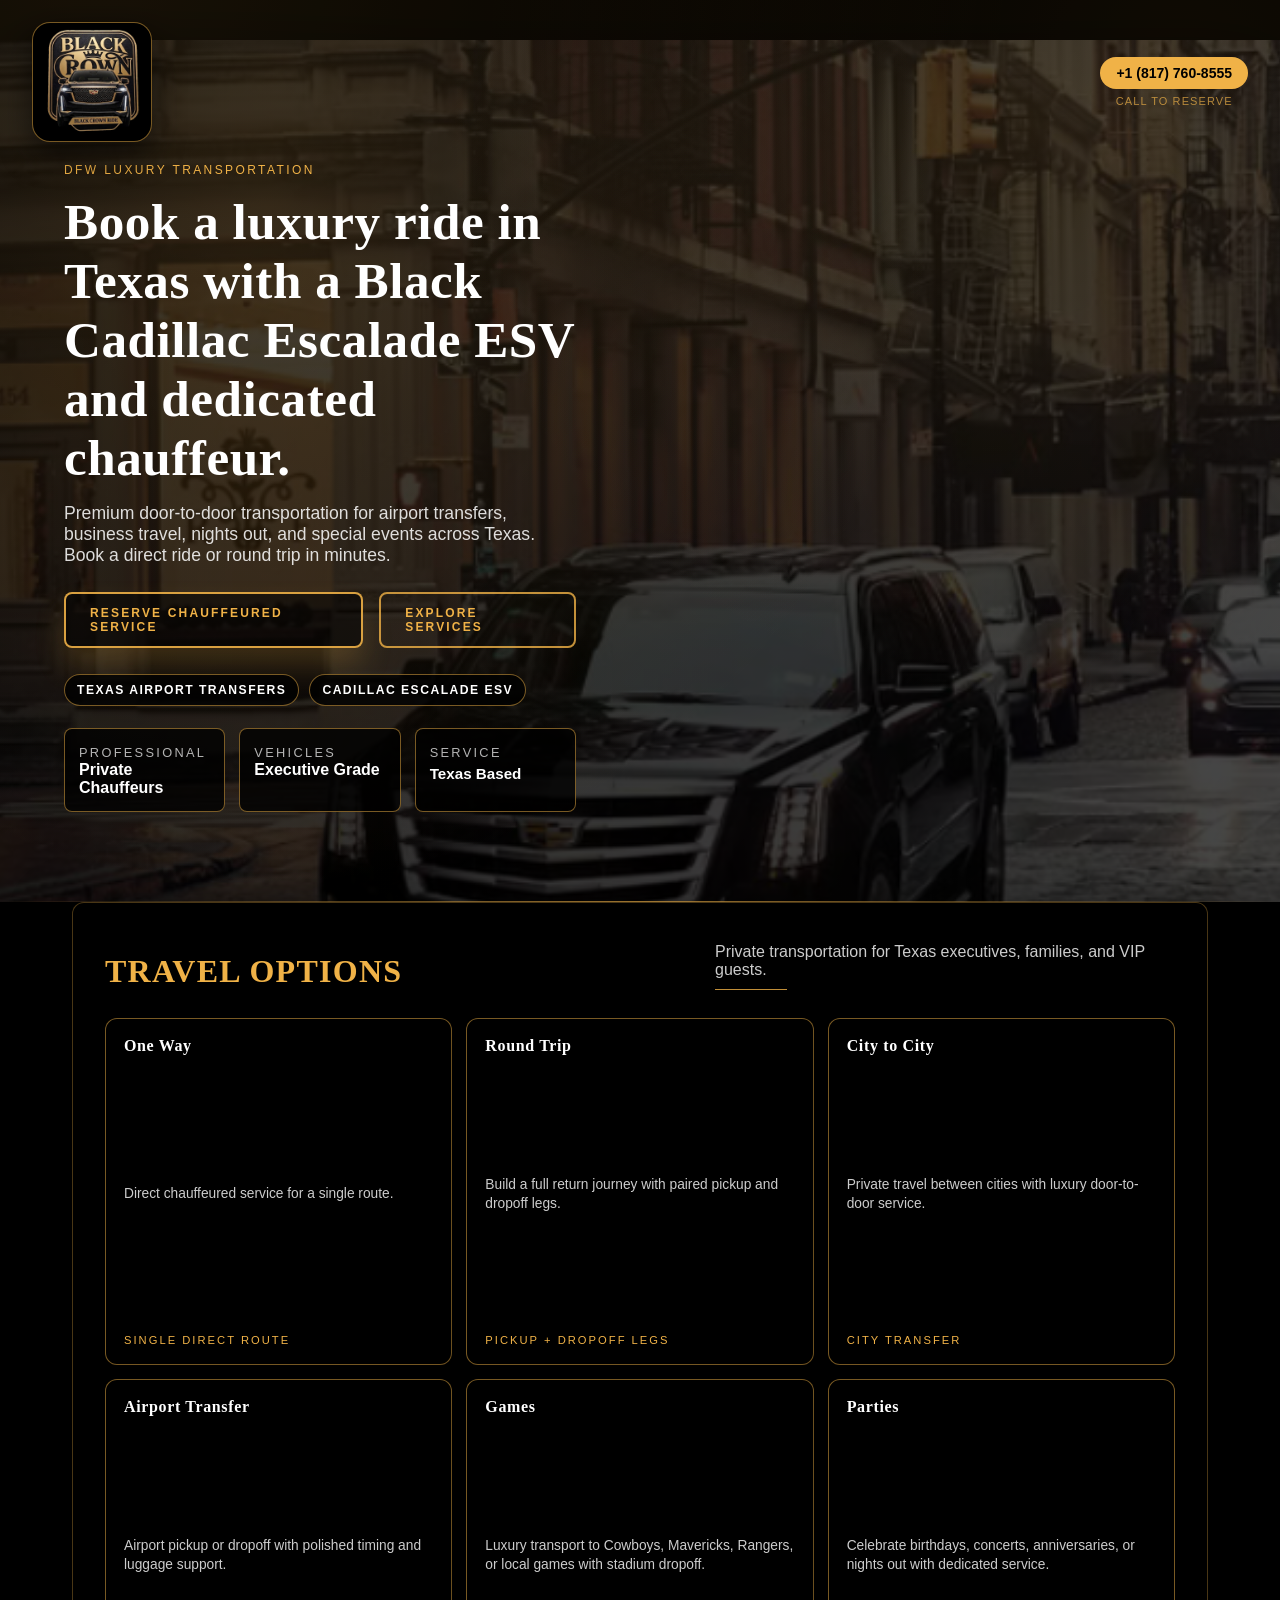
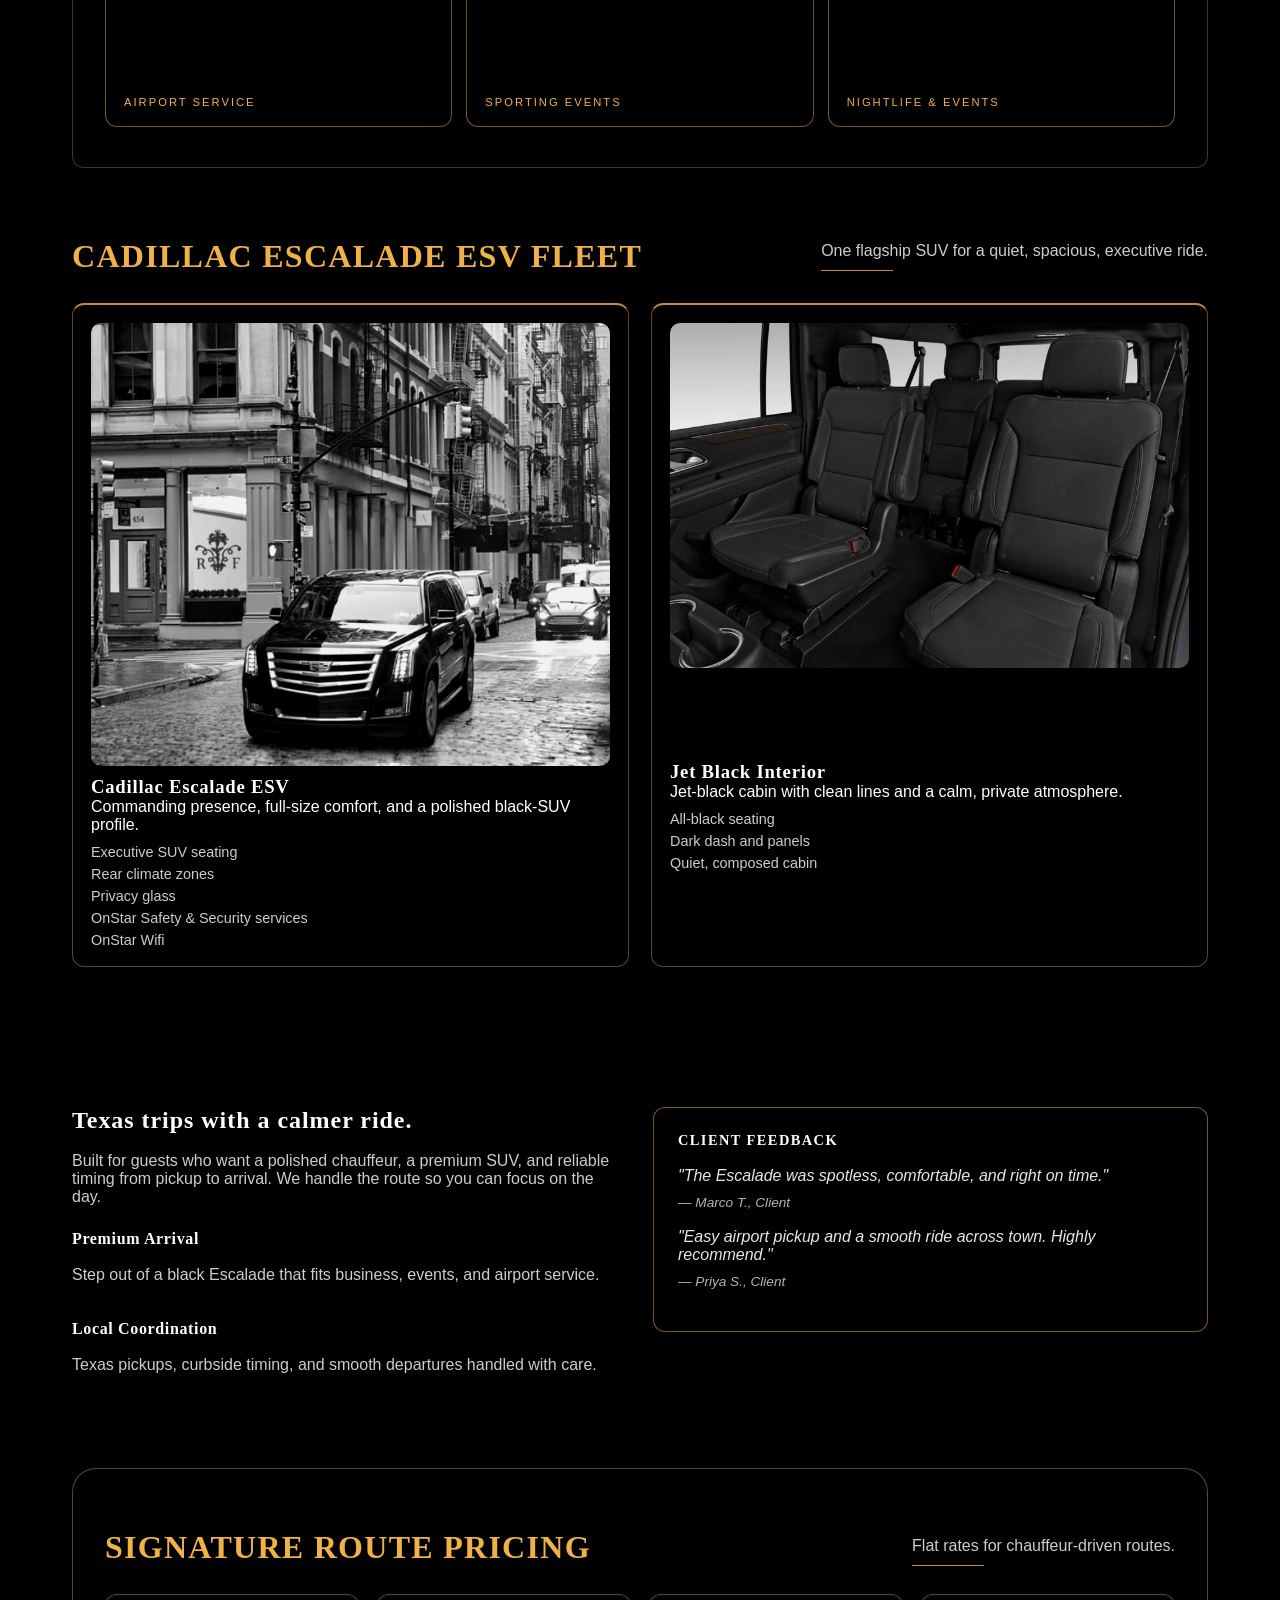
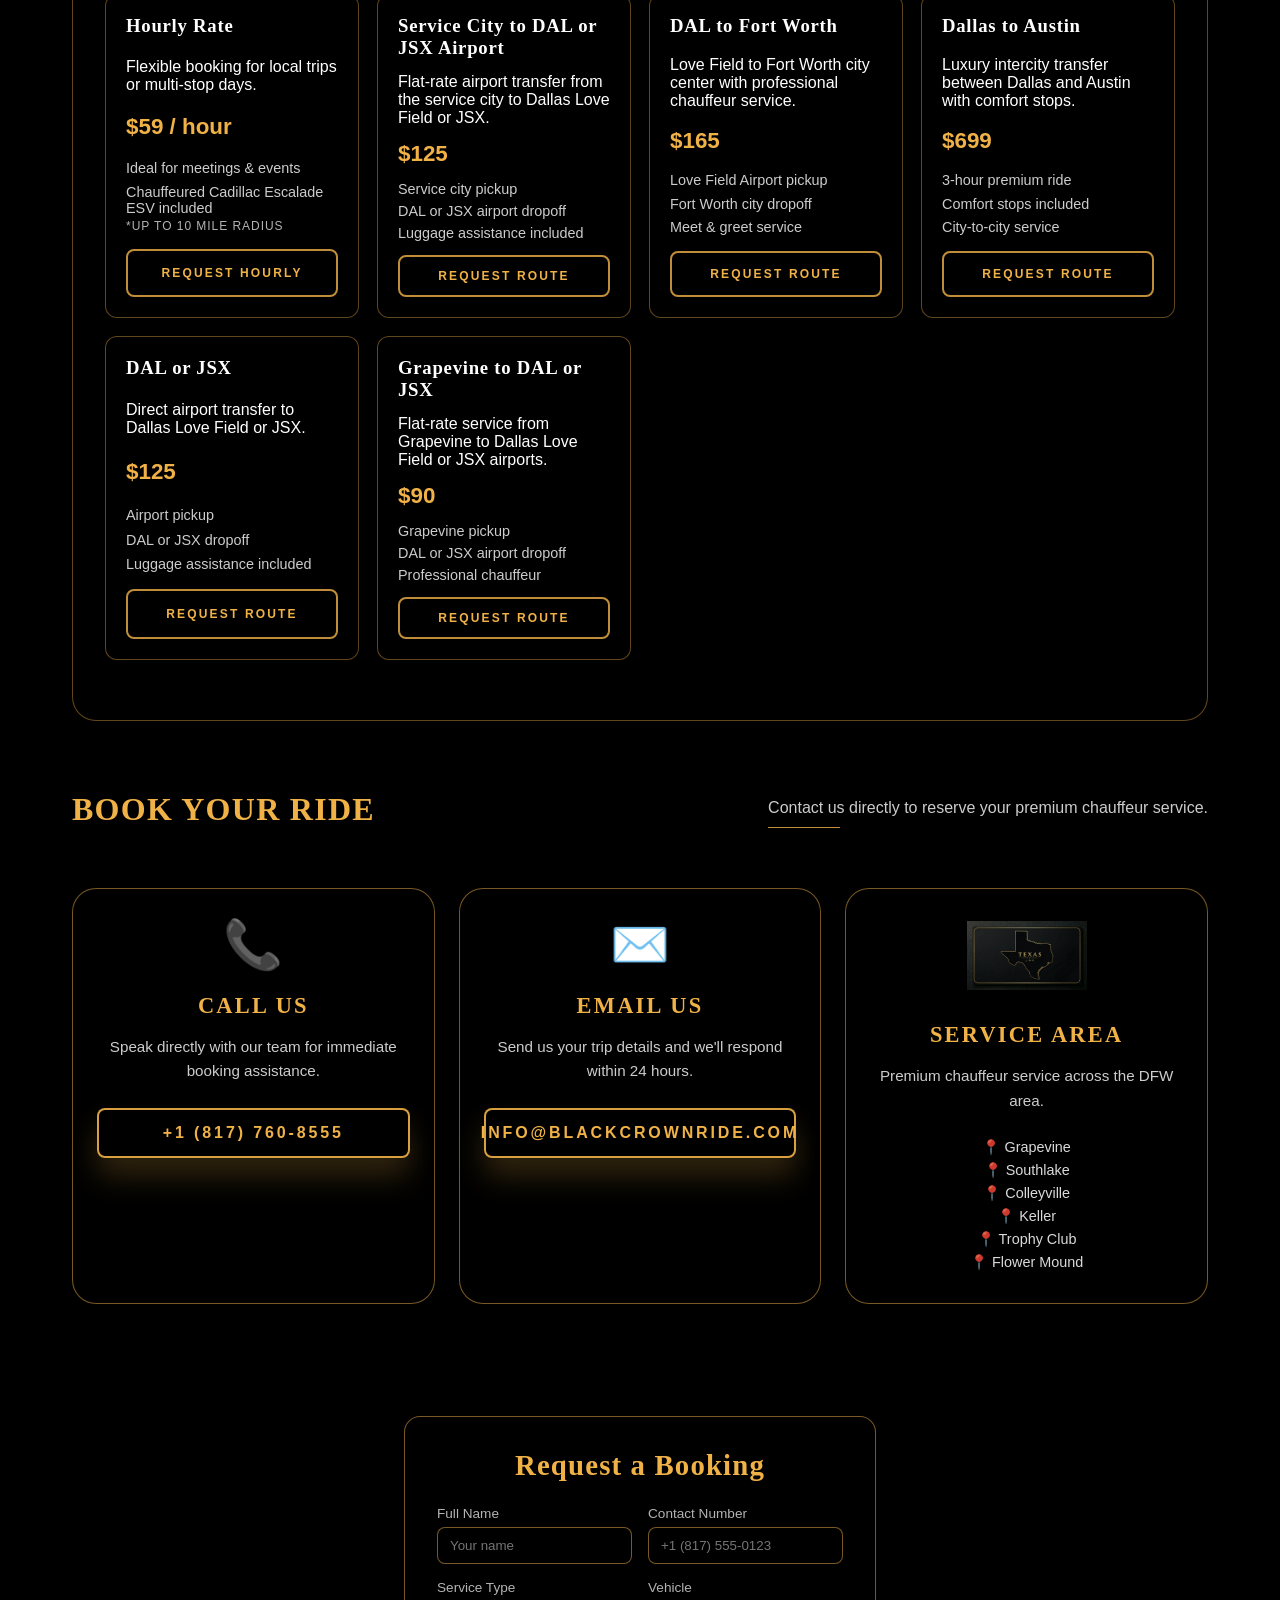
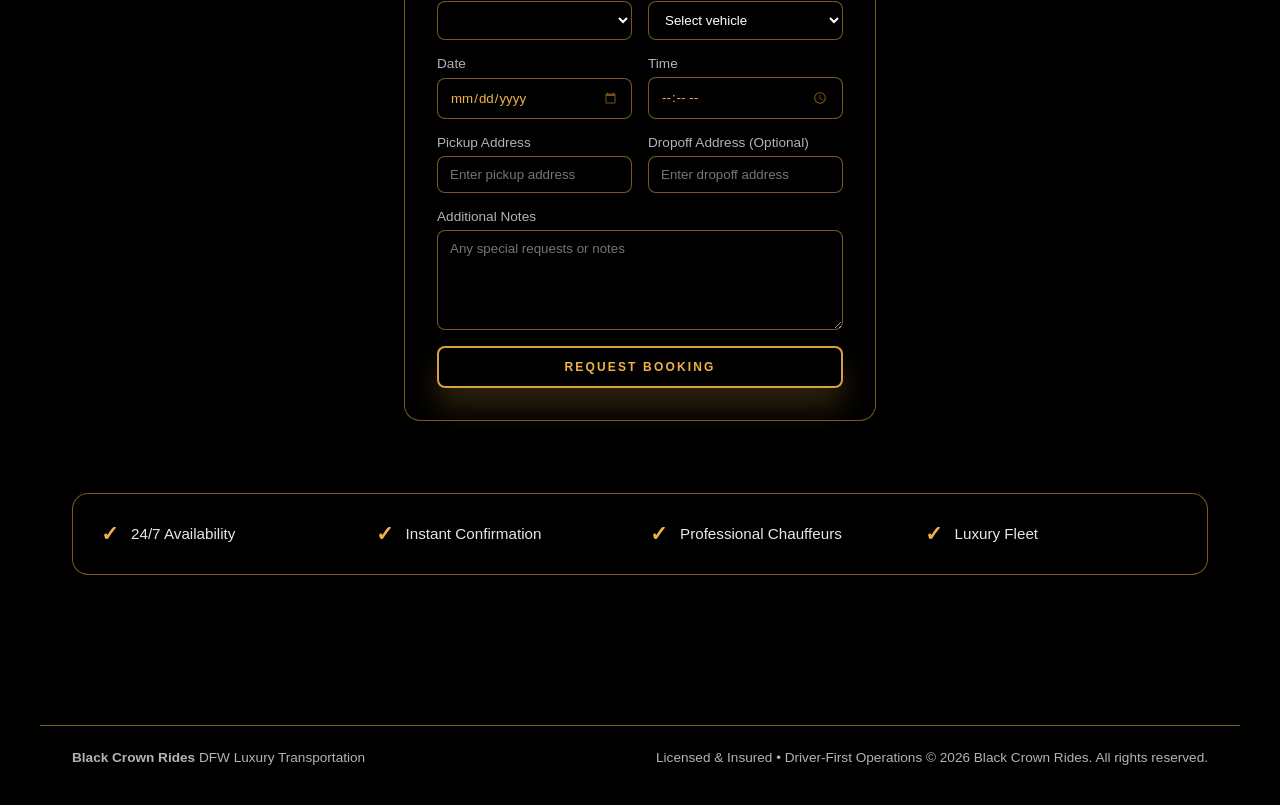
==== commit efbac546: "Add files via upload" ====
--- a/index.html
+++ b/index.html
@@ -43,7 +43,10 @@
     <a class="brand-mark" href="#book">
       <img src="assets/logo.png" alt="Black Crown Rides" class="brand-logo" />
     </a>
-    <a class="phone-button" href="tel:+18177608555">+1 (817) 760-8555</a>
+    <div class="phone-section">
+      <a class="phone-button" href="tel:+18177608555">+1 (817) 760-8555</a>
+      <span class="call-to-reserve">Call to Reserve</span>
+    </div>
   </header>
 
   <main>
--- a/styles.css
+++ b/styles.css
@@ -356,6 +356,22 @@
   transform: scale(1.05);
 }
 
+.phone-section {
+  display: flex;
+  flex-direction: column;
+  align-items: center;
+  gap: 6px;
+  pointer-events: auto;
+}
+
+.call-to-reserve {
+  font-size: 11px;
+  color: rgba(240, 178, 71, 0.7);
+  letter-spacing: 0.1em;
+  text-transform: uppercase;
+  font-weight: 500;
+}
+
 main {
   max-width: var(--max-width);
   margin: 0 auto;
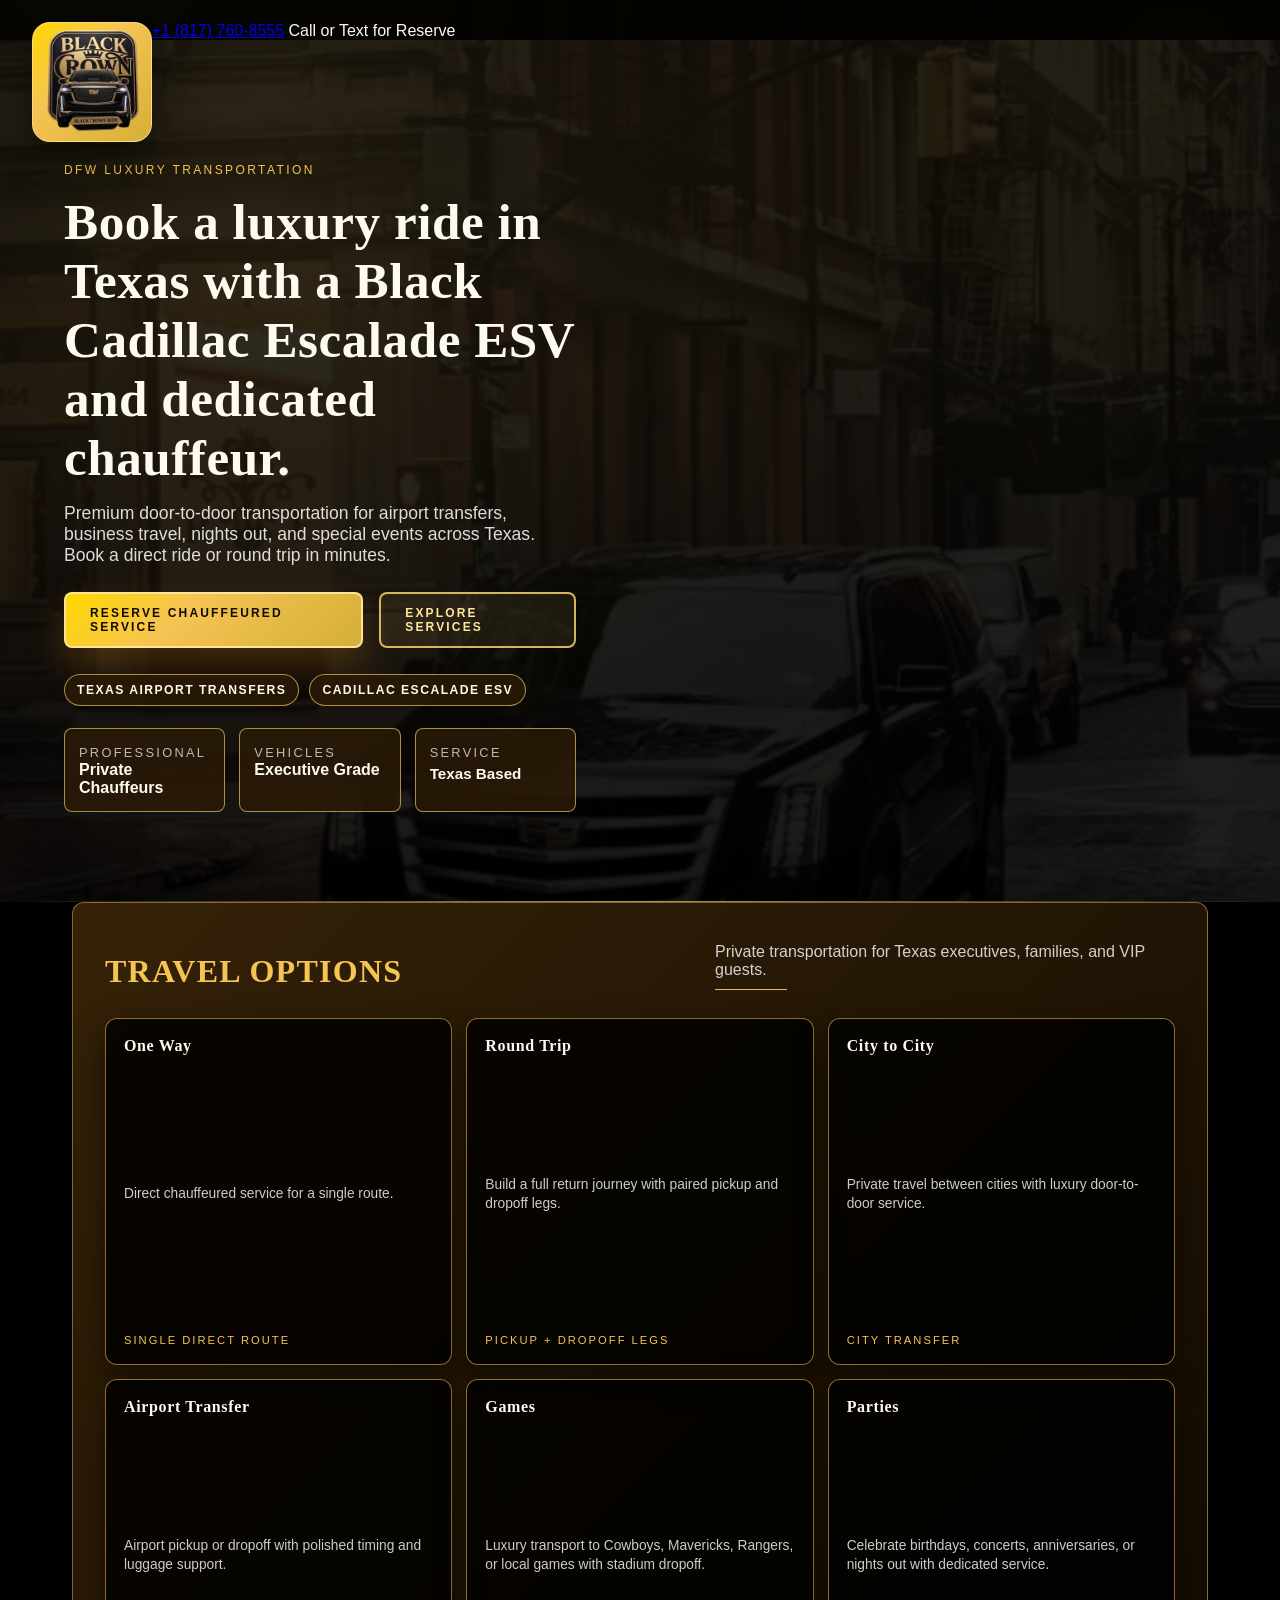
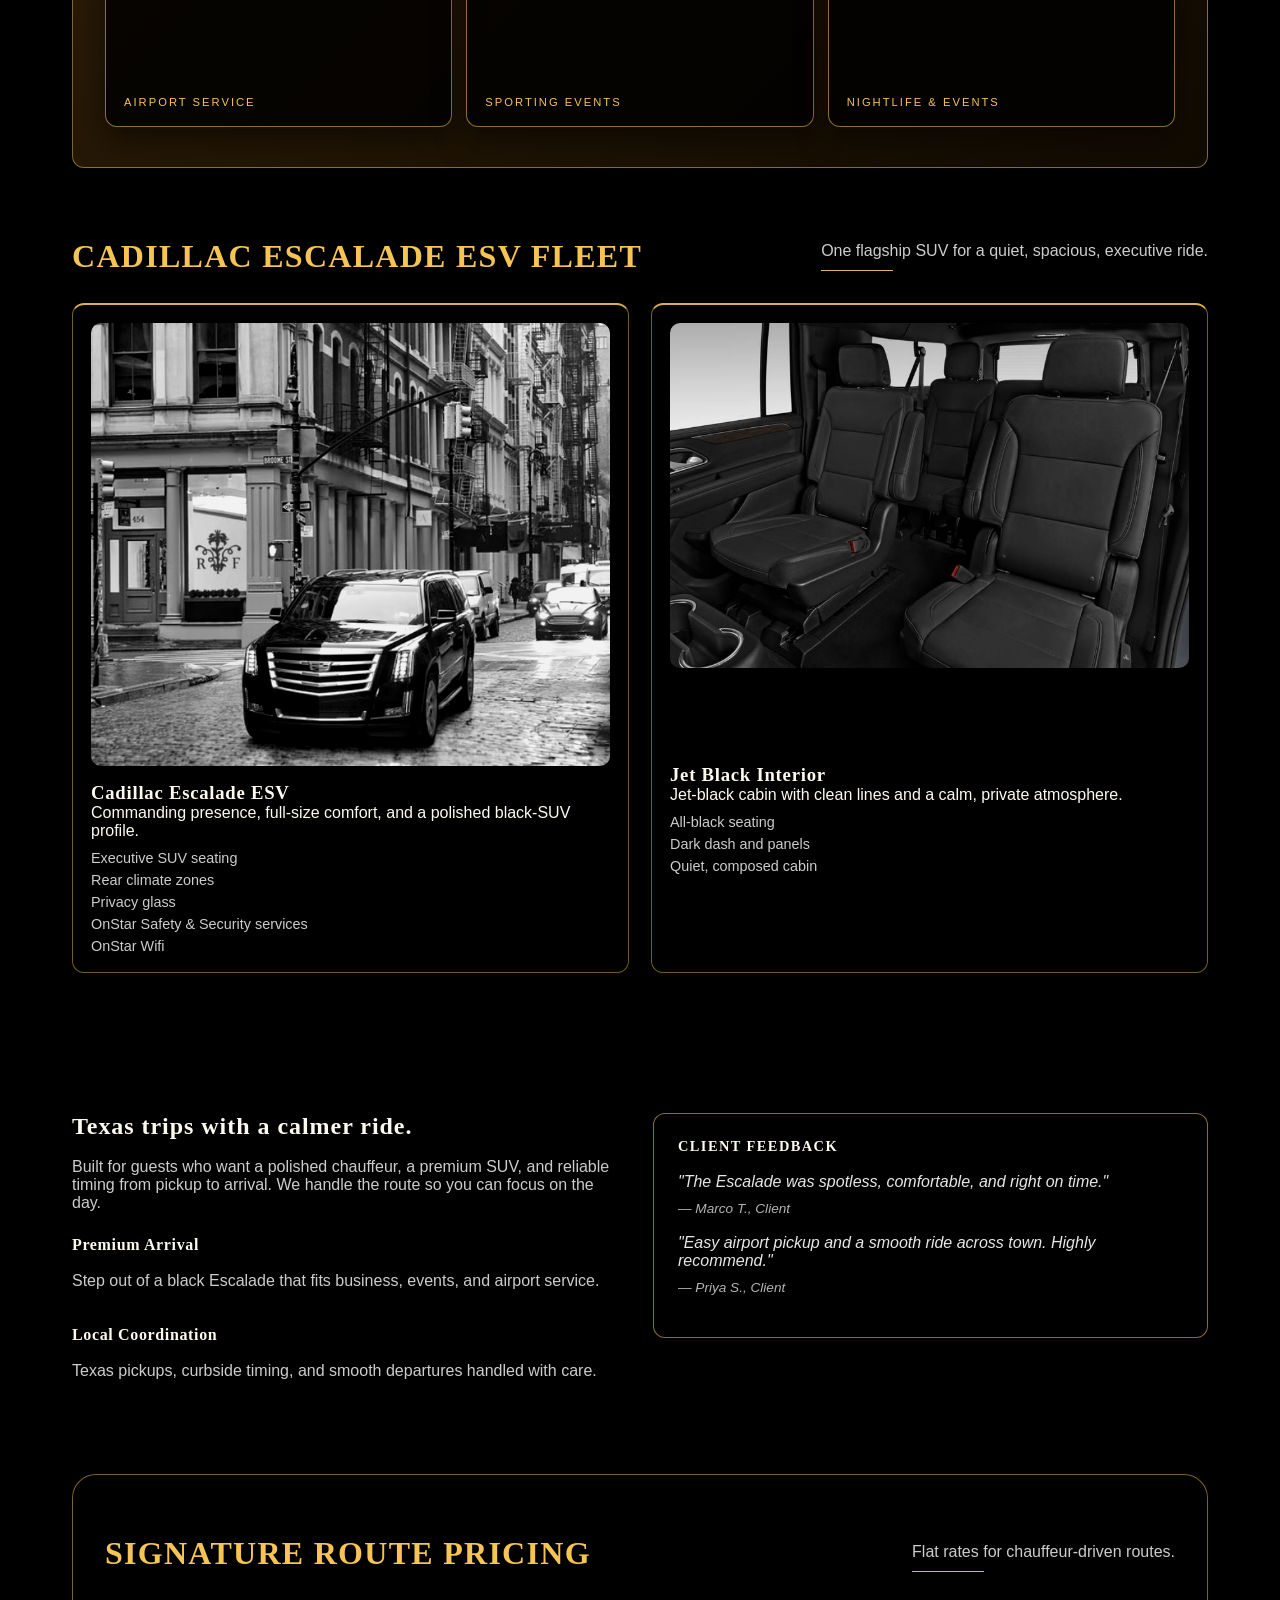
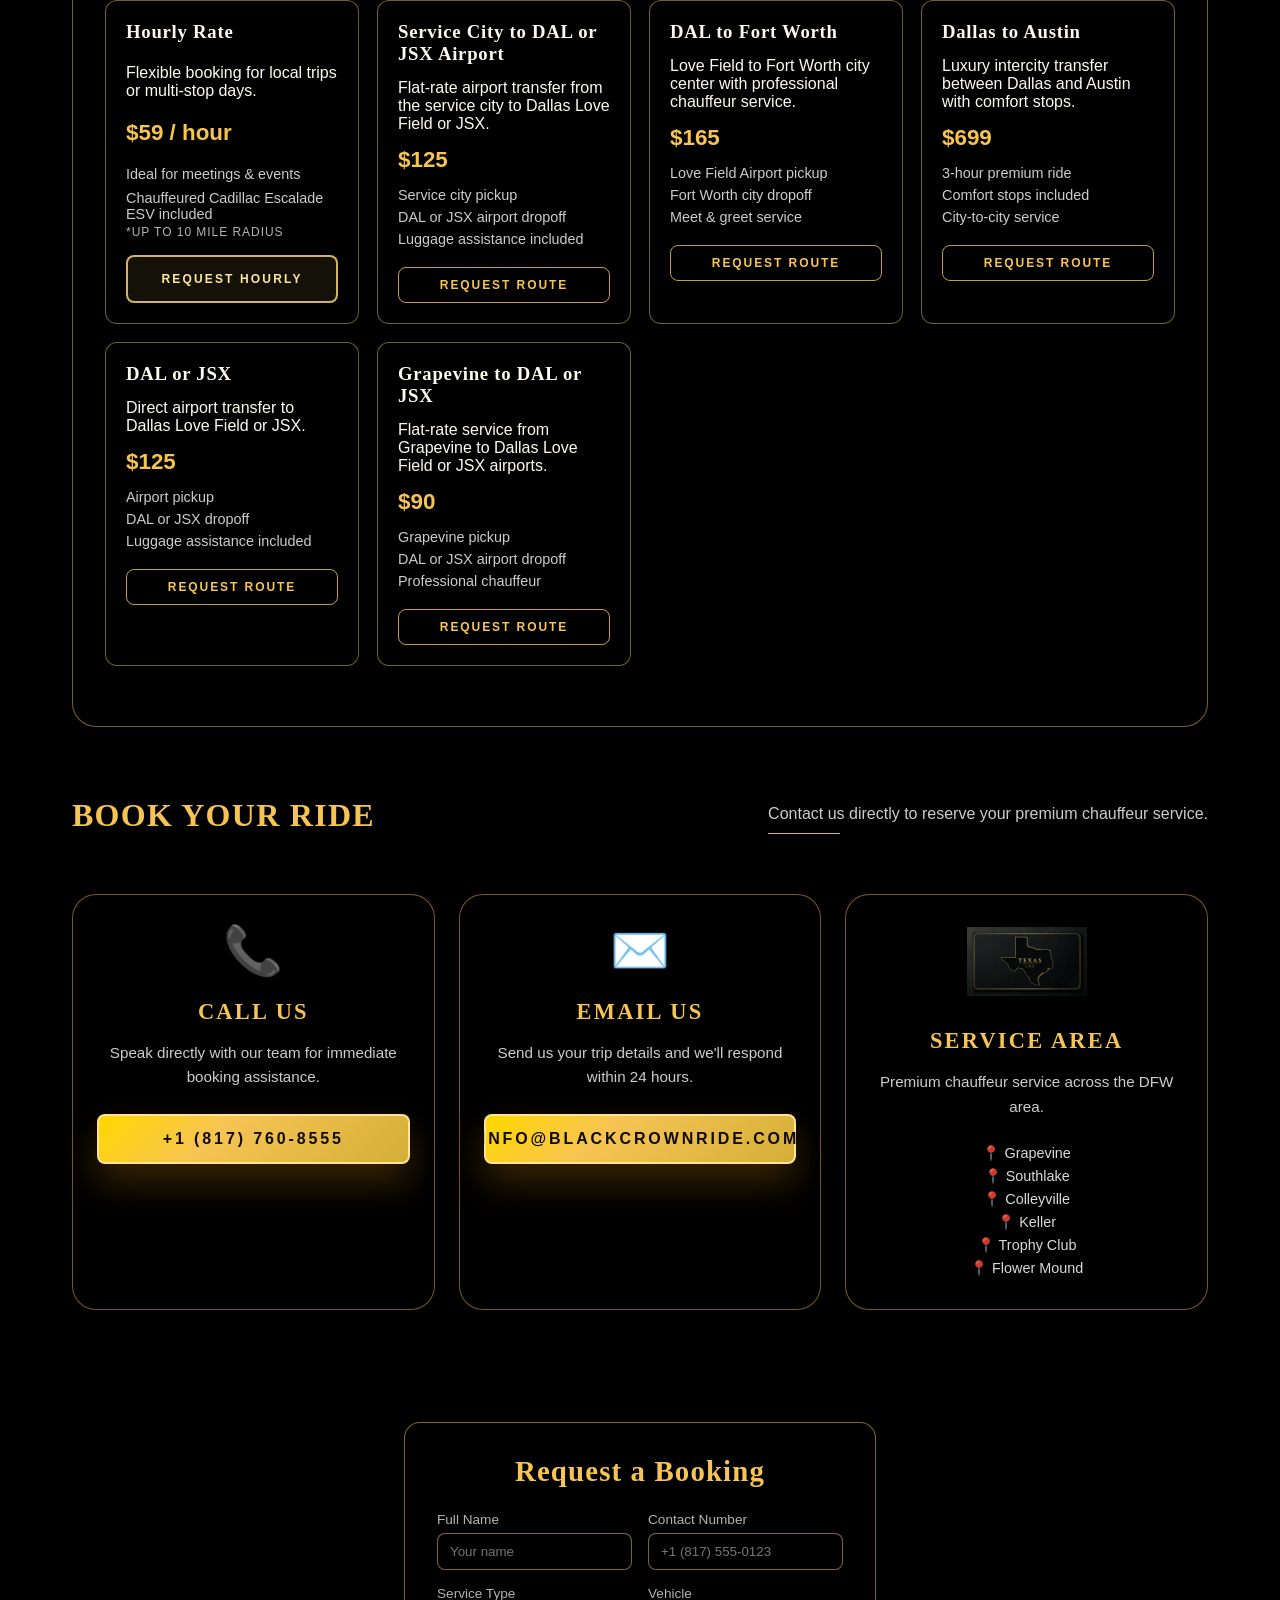
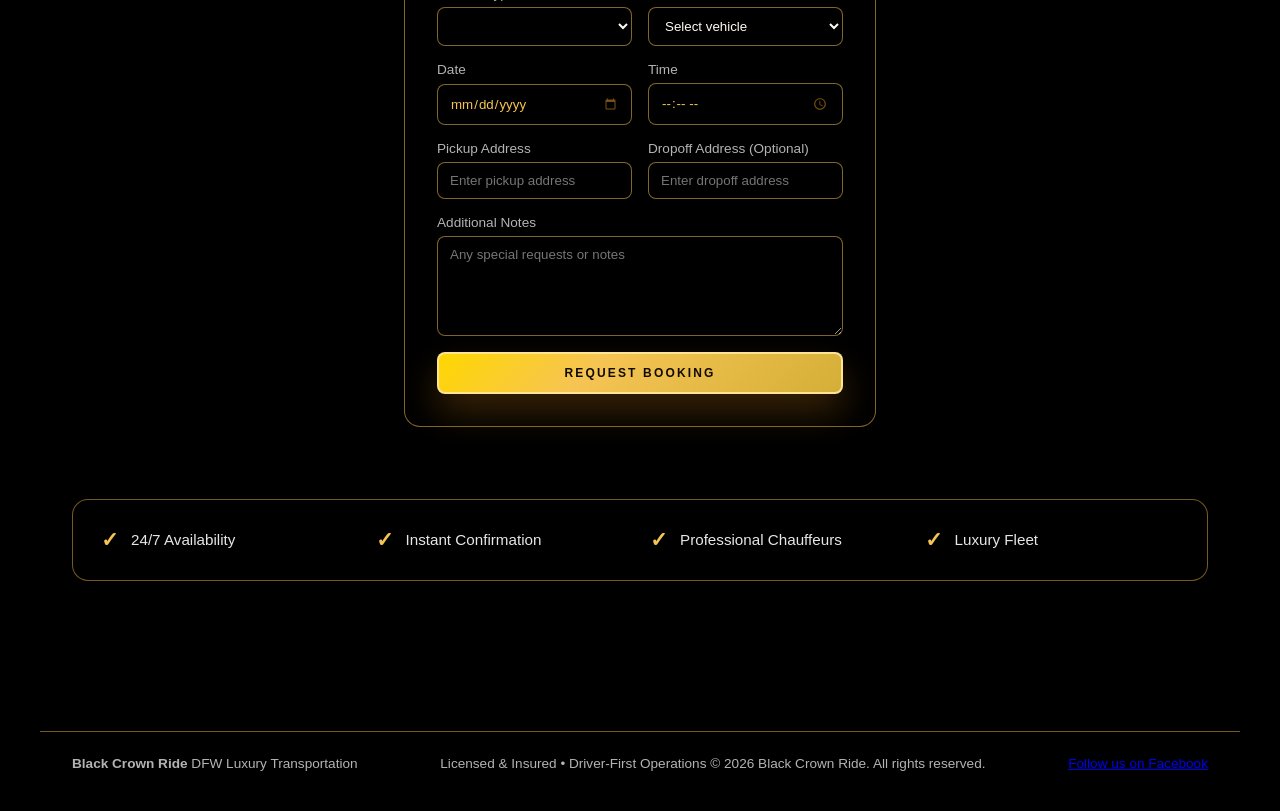
==== commit 16e422bd: "Add files via upload" ====
--- a/index.html
+++ b/index.html
@@ -3,8 +3,8 @@
 <head>
   <meta charset="utf-8" />
   <meta name="viewport" content="width=device-width, initial-scale=1" />
-  <title>Black Crown Rides | DFW Luxury Transportation</title>
-  <meta name="description" content="Black Crown Rides offers premium DFW luxury transportation. Book a private Cadillac Escalade ESV with a dedicated chauffeur for airport transfers and executive travel." />
+  <title>Black Crown Ride | DFW Luxury Transportation</title>
+  <meta name="description" content="Black Crown Ride offers premium DFW luxury transportation. Book a private Cadillac Escalade ESV with a dedicated chauffeur for airport transfers and executive travel." />
   <link rel="icon" href="favicon.ico" sizes="any" />
   <link rel="apple-touch-icon" href="apple-touch-icon.png" />
   <link rel="manifest" href="site.webmanifest" />
@@ -39,13 +39,13 @@
   <div class="noise"></div>
   <div class="halo"></div>
 
-  <header class="brand-header" aria-label="Black Crown Rides">
+  <header class="brand-header" aria-label="Black Crown Ride">
     <a class="brand-mark" href="#book">
-      <img src="assets/logo.png" alt="Black Crown Rides" class="brand-logo" />
+      <img src="assets/logo.png" alt="Black Crown Ride" class="brand-logo" />
     </a>
     <div class="phone-section">
       <a class="phone-button" href="tel:+18177608555">+1 (817) 760-8555</a>
-      <span class="call-to-reserve">Call to Reserve</span>
+      <span class="call-to-reserve">Call or Text for Reserve</span>
     </div>
   </header>
 
@@ -128,7 +128,7 @@
         <p>One flagship SUV for a quiet, spacious, executive ride.</p>
       </div>
       <div class="fleet-grid">
-        <article class="fleet-card suburban-card float slow">
+        <article class="fleet-card float slow">
           <img src="assets/cadillac-escalade-esv.png" alt="Black Cadillac Escalade ESV" />
           <div>
             <h3>Cadillac Escalade ESV</h3>
@@ -277,7 +277,6 @@
             <select name="vehicle" required>
               <option value="">Select vehicle</option>
               <option value="Cadillac Escalade ESV">Cadillac Escalade ESV</option>
-              <option value="Chevy Suburban">Chevy Suburban</option>
             </select>
           </label>
           
@@ -333,12 +332,15 @@
 
   <footer class="site-footer">
     <div>
-      <strong>Black Crown Rides</strong>
+      <strong>Black Crown Ride</strong>
       <span>DFW Luxury Transportation</span>
     </div>
     <div>
       <span>Licensed & Insured • Driver‑First Operations</span>
-      <span>© 2026 Black Crown Rides. All rights reserved.</span>
+      <span>© 2026 Black Crown Ride. All rights reserved.</span>
+    </div>
+    <div>
+      <a href="https://www.facebook.com/share/1A9H4vTRtS/?mibextid=wwXIfr" target="_blank" rel="noopener noreferrer" class="social-link">Follow us on Facebook</a>
     </div>
   </footer>
   <script src="script.js"></script>
--- a/styles.css
+++ b/styles.css
@@ -1,24 +1,29 @@
 :root {
-  --sage: #f0b247;
-  --sage-dark: #f0b247;
-  --mist: #ffffff;
+  --sage: #AA8960;
+  --sage-dark: #b77816;
+  --mist: #fffaf0;
   --charcoal: #000000;
-  --charcoal-soft: #0a0a0a;
-  --burgundy: #000000;
-  --gold: #f0b247;
-  --glow: rgba(240, 178, 71, 0.6);
-  --olive: #f0b247;
-  --olive-soft: #f0b247;
-  --limo-line: rgba(240, 178, 71, 0.8);
-  --glass: rgba(240, 178, 71, 0.1);
-  --ember: rgba(240, 178, 71, 0.3);
-  --oil: rgba(0, 0, 0, 0.95);
-  --soot: rgba(0, 0, 0, 0.9);
+  --charcoal-soft: #1a1a1a;
+  --burgundy: #0a0a0a;
+  --gold: #f6c453;
+  --gold-light: #ffe69a;
+  --gold-deep: #d4af37;
+  --glow: rgba(246, 196, 83, 0.68);
+  --olive: #d49b2f;
+  --olive-soft: #fff0bf;
+  --limo-line: rgba(255, 214, 112, 0.86);
+  --glass: rgba(255, 219, 129, 0.16);
+  --ember: rgba(255, 189, 66, 0.38);
+  --oil: rgba(0, 0, 0, 0.94);
+  --soot: rgba(10, 10, 10, 0.92);
+  --surface: rgba(20, 20, 20, 0.92);
+  --surface-strong: rgba(0, 0, 0, 0.94);
+  --gold-gradient: linear-gradient(135deg, #ffd700 0%, #f6c453 38%, #d4af37 100%);
   --radius-lg: 24px;
   --radius-md: 16px;
   --radius-sm: 10px;
-  --shadow: 0 20px 60px rgba(0, 0, 0, 0.8);
-  --shadow-soft: 0 12px 30px rgba(0, 0, 0, 0.6);
+  --shadow: 0 20px 60px rgba(0, 0, 0, 0.78);
+  --shadow-soft: 0 12px 30px rgba(0, 0, 0, 0.5);
   --max-width: 1200px;
   --page-bg: #000000;
 }
@@ -38,7 +43,7 @@
 
 body {
   font-family: "Avenir Next", "Helvetica Neue", Arial, sans-serif;
-  background: var(--page-bg);
+  background: #000000;
   color: var(--mist);
   min-height: 100vh;
   scroll-behavior: smooth;
@@ -63,9 +68,9 @@
 .halo {
   position: fixed;
   inset: -20%;
-  background: radial-gradient(circle at 20% 10%, rgba(240, 178, 71, 0.15), transparent 50%),
-    radial-gradient(circle at 80% 20%, rgba(240, 178, 71, 0.1), transparent 40%);
-  opacity: 0.7;
+  background: radial-gradient(circle at 20% 10%, rgba(246, 196, 83, 0.08), transparent 50%),
+    radial-gradient(circle at 80% 20%, rgba(212, 175, 55, 0.06), transparent 42%);
+  opacity: 0.5;
   pointer-events: none;
   animation: sweep 16s ease-in-out infinite alternate;
 }
@@ -87,9 +92,9 @@
   font-size: 0.7rem;
   letter-spacing: 0.2em;
   text-transform: uppercase;
-  color: rgba(255, 255, 255, 0.7);
-  border-bottom: 1px solid rgba(240, 178, 71, 0.4);
-  background: rgba(0, 0, 0, 0.95);
+  color: rgba(255, 250, 240, 0.78);
+  border-bottom: 1px solid rgba(246, 196, 83, 0.55);
+  background: #000000;
   position: relative;
   z-index: 5;
 }
@@ -102,7 +107,7 @@
   position: relative;
   z-index: 10;
   background: #000000;
-  border-bottom: 1px solid rgba(240, 178, 71, 0.5);
+  border-bottom: 1px solid rgba(246, 196, 83, 0.65);
 }
 
 .app-promo-inner {
@@ -125,9 +130,9 @@
   border-radius: 18px;
   object-fit: contain;
   padding: 6px;
-  background: #000000;
-  border: 1px solid rgba(240, 178, 71, 0.5);
-  box-shadow: 0 0 0 1px rgba(240, 178, 71, 0.2), 0 14px 34px rgba(0, 0, 0, 0.8);
+  background: var(--gold-gradient);
+  border: 1px solid rgba(255, 230, 154, 0.75);
+  box-shadow: 0 0 0 1px rgba(255, 214, 112, 0.28), 0 14px 34px rgba(35, 19, 1, 0.72);
 }
 
 .app-brand-copy strong {
@@ -166,9 +171,9 @@
 .store-badge {
   min-height: 56px;
   border-radius: 16px;
-  border: 1px solid rgba(240, 178, 71, 0.5);
-  background: #000000;
-  color: #fff;
+  border: 1px solid rgba(255, 214, 112, 0.62);
+  background: rgba(18, 11, 2, 0.78);
+  color: var(--mist);
   display: flex;
   align-items: center;
   justify-content: center;
@@ -212,11 +217,11 @@
   justify-content: space-between;
   gap: 20px;
   animation: fadeDown 0.9s ease both;
-  border-bottom: 1px solid rgba(240, 178, 71, 0.5);
+  border-bottom: 1px solid rgba(246, 196, 83, 0.62);
   position: sticky;
   top: 0;
   z-index: 15;
-  background: rgba(0, 0, 0, 0.95);
+  background: #000000;
   backdrop-filter: blur(8px);
 }
 
@@ -243,10 +248,10 @@
   height: 68px;
   border-radius: 18px;
   object-fit: contain;
-  background: #000000;
+  background: var(--gold-gradient);
   padding: 6px;
   box-shadow: var(--shadow-soft);
-  border: 1px solid rgba(240, 178, 71, 0.5);
+  border: 1px solid rgba(255, 230, 154, 0.75);
 }
 
 .brand-text span {
@@ -296,9 +301,9 @@
 }
 
 .ghost-btn {
-  background: transparent;
-  border: 1px solid rgba(240, 178, 71, 0.8);
-  color: var(--gold);
+  background: rgba(255, 214, 112, 0.12);
+  border: 1px solid rgba(255, 214, 112, 0.85);
+  color: var(--gold-light);
   padding: 12px 18px;
   border-radius: 8px;
   font-weight: 600;
@@ -313,11 +318,9 @@
   position: absolute;
   top: 22px;
   left: 32px;
-  right: 32px;
   z-index: 10;
   display: flex;
-  justify-content: space-between;
-  align-items: center;
+  justify-content: flex-start;
   pointer-events: none;
 }
 
@@ -338,40 +341,6 @@
   display: block;
 }
 
-.phone-button {
-  pointer-events: auto;
-  padding: 8px 16px;
-  background-color: var(--sage);
-  color: var(--charcoal);
-  text-decoration: none;
-  border-radius: var(--radius-md);
-  font-weight: 600;
-  font-size: 14px;
-  transition: all 0.3s ease;
-  white-space: nowrap;
-}
-
-.phone-button:hover {
-  background-color: var(--olive);
-  transform: scale(1.05);
-}
-
-.phone-section {
-  display: flex;
-  flex-direction: column;
-  align-items: center;
-  gap: 6px;
-  pointer-events: auto;
-}
-
-.call-to-reserve {
-  font-size: 11px;
-  color: rgba(240, 178, 71, 0.7);
-  letter-spacing: 0.1em;
-  text-transform: uppercase;
-  font-weight: 500;
-}
-
 main {
   max-width: var(--max-width);
   margin: 0 auto;
@@ -389,11 +358,11 @@
   overflow: hidden;
   border-radius: 0;
   min-height: 70vh;
-  background-image: linear-gradient(120deg, rgba(0, 0, 0, 0.9), rgba(0, 0, 0, 0.7)),
+  background-image: linear-gradient(120deg, rgba(0, 0, 0, 0.92), rgba(0, 0, 0, 0.88)),
     url("assets/cadillac-escalade-esv.png");
   background-size: 120%;
   background-position: center;
-  box-shadow: 0 30px 80px rgba(0, 0, 0, 0.6);
+  box-shadow: 0 30px 90px rgba(0, 0, 0, 0.72);
   margin: 0 calc(50% - 50vw);
   max-width: 100vw;
 }
@@ -402,8 +371,8 @@
   content: "";
   position: absolute;
   inset: 0;
-  background: radial-gradient(circle at 20% 20%, rgba(240, 178, 71, 0.15), transparent 55%),
-    radial-gradient(circle at 80% 10%, rgba(240, 178, 71, 0.12), transparent 45%);
+  background: radial-gradient(circle at 20% 20%, rgba(246, 196, 83, 0.12), transparent 55%),
+    radial-gradient(circle at 80% 10%, rgba(212, 175, 55, 0.08), transparent 45%);
   pointer-events: none;
 }
 
@@ -436,9 +405,9 @@
   gap: 8px;
   padding: 6px 12px;
   border-radius: 999px;
-  background: var(--gold);
-  border: 1px solid rgba(240, 178, 71, 0.8);
-  color: #000000;
+  background: var(--gold-gradient);
+  border: 1px solid rgba(255, 230, 154, 0.8);
+  color: #120b02;
   font-size: 0.75rem;
   letter-spacing: 0.08em;
   text-transform: uppercase;
@@ -478,17 +447,17 @@
 }
 
 .primary-btn {
-  background: rgba(0, 0, 0, 0.5);
-  color: var(--gold);
-  border: 2px solid rgba(240, 178, 71, 0.9);
-  box-shadow: 0 18px 30px rgba(240, 178, 71, 0.2);
+  background: var(--gold-gradient);
+  color: #120b02;
+  border: 2px solid rgba(255, 230, 154, 0.95);
+  box-shadow: 0 18px 36px rgba(166, 102, 18, 0.35);
   transition: transform 0.3s ease, box-shadow 0.3s ease;
 }
 
 .secondary-btn {
-  border: 2px solid rgba(240, 178, 71, 0.8);
-  color: var(--gold);
-  background: transparent;
+  border: 2px solid rgba(255, 214, 112, 0.82);
+  color: var(--gold-light);
+  background: rgba(255, 214, 112, 0.08);
   transition: transform 0.3s ease, border 0.3s ease, color 0.3s ease;
 }
 
@@ -504,8 +473,8 @@
   align-items: center;
   padding: 8px 12px;
   border-radius: 999px;
-  border: 1px solid rgba(240, 178, 71, 0.5);
-  background: rgba(0, 0, 0, 0.8);
+  border: 1px solid rgba(255, 214, 112, 0.62);
+  background: rgba(43, 27, 6, 0.82);
   color: var(--mist);
   font-size: 0.76rem;
   font-weight: 600;
@@ -540,8 +509,8 @@
 .hero-metrics div {
   padding: 14px;
   border-radius: 8px;
-  border: 1px solid rgba(240, 178, 71, 0.5);
-  background: rgba(0, 0, 0, 0.8);
+  border: 1px solid rgba(255, 214, 112, 0.62);
+  background: rgba(43, 27, 6, 0.84);
 }
 
 .hero-metrics span {
@@ -558,10 +527,10 @@
 }
 
 .trust-row div {
-  background: rgba(0, 0, 0, 0.6);
+  background: rgba(43, 27, 6, 0.76);
   padding: 14px;
   border-radius: 8px;
-  border: 1px solid rgba(240, 178, 71, 0.3);
+  border: 1px solid rgba(255, 214, 112, 0.42);
 }
 
 .trust-row strong {
@@ -579,11 +548,11 @@
 }
 
 .media-card {
-  background: var(--glass);
+  background: var(--surface);
   border-radius: 12px;
   padding: 16px;
   box-shadow: var(--shadow);
-  border: 1px solid rgba(240, 178, 71, 0.3);
+  border: 1px solid rgba(255, 214, 112, 0.44);
   transition: transform 0.4s ease, box-shadow 0.4s ease;
 }
 
@@ -613,12 +582,12 @@
 }
 
 .section.light {
-  background: rgba(0, 0, 0, 0.95);
+  background: #000000;
   color: #ffffff;
   border-radius: 12px;
   padding: 50px 32px;
-  box-shadow: inset 0 0 0 1px rgba(240, 178, 71, 0.3);
-  border: 1px solid rgba(240, 178, 71, 0.4);
+  box-shadow: inset 0 0 0 1px rgba(246, 196, 83, 0.22), var(--shadow);
+  border: 1px solid rgba(246, 196, 83, 0.48);
 }
 
 .section.light .section-header p,
@@ -661,11 +630,11 @@
 }
 
 .services {
-  background: rgba(0, 0, 0, 0.9);
+  background: #000000;
   border-radius: var(--radius-lg);
   overflow: hidden;
   padding: 60px 32px;
-  border: 1px solid rgba(240, 178, 71, 0.4);
+  border: 1px solid rgba(246, 196, 83, 0.48);
   box-shadow: var(--shadow);
 }
 
@@ -676,11 +645,11 @@
 }
 
 .service-tile {
-  background: rgba(0, 0, 0, 0.95);
+  background: rgba(0, 0, 0, 0.82);
   border-radius: 12px;
   overflow: hidden;
   padding: 18px;
-  border: 1px solid rgba(240, 178, 71, 0.5);
+  border: 1px solid rgba(246, 196, 83, 0.56);
   box-shadow: var(--shadow-soft);
   display: flex;
   flex-direction: column;
@@ -724,14 +693,14 @@
 }
 
 .fleet-card {
-  background: rgba(0, 0, 0, 0.95);
+  background: rgba(0, 0, 0, 0.86);
   border-radius: 12px;
   overflow: hidden;
   padding: 18px;
   display: grid;
   gap: 16px;
-  border: 1px solid rgba(240, 178, 71, 0.4);
-  border-top: 2px solid rgba(240, 178, 71, 0.8);
+  border: 1px solid rgba(246, 196, 83, 0.48);
+  border-top: 2px solid rgba(246, 196, 83, 0.9);
   box-shadow: var(--shadow-soft);
   transition: transform 0.4s ease, box-shadow 0.4s ease;
   color: var(--mist);
@@ -765,9 +734,6 @@
   box-shadow: 0 24px 60px rgba(0, 0, 0, 0.5);
 }
 
-.fleet-card.suburban-card {
-  gap: 10px;
-}
 
 .fleet-card ul {
   list-style: none;
@@ -779,11 +745,11 @@
 }
 
 .services {
-  background: rgba(0, 0, 0, 0.9);
+  background: linear-gradient(135deg, rgba(55, 35, 8, 0.96), rgba(18, 11, 2, 0.94));
   border-radius: 12px;
   overflow: hidden;
   padding: 40px 32px;
-  border: 1px solid rgba(240, 178, 71, 0.3);
+  border: 1px solid rgba(255, 214, 112, 0.44);
 }
 
 .service-cards {
@@ -793,11 +759,11 @@
 }
 
 .service-card {
-  background: rgba(0, 0, 0, 0.9);
+  background: rgba(18, 11, 2, 0.84);
   padding: 18px;
   border-radius: 12px;
   overflow: hidden;
-  border: 1px solid rgba(240, 178, 71, 0.3);
+  border: 1px solid rgba(255, 214, 112, 0.44);
   transition: transform 0.3s ease, border 0.3s ease;
 }
 
@@ -807,11 +773,11 @@
 }
 
 .pricing {
-  background: rgba(0, 0, 0, 0.95);
+  background: #000000;
   border-radius: var(--radius-lg);
   overflow: hidden;
   padding: 60px 32px;
-  border: 1px solid rgba(240, 178, 71, 0.4);
+  border: 1px solid rgba(246, 196, 83, 0.5);
   box-shadow: var(--shadow);
 }
 
@@ -822,11 +788,11 @@
 }
 
 .pricing-card {
-  background: rgba(0, 0, 0, 0.95);
+  background: rgba(0, 0, 0, 0.86);
   border-radius: 12px;
   overflow: hidden;
   padding: 20px;
-  border: 1px solid rgba(240, 178, 71, 0.4);
+  border: 1px solid rgba(246, 196, 83, 0.48);
   display: grid;
   gap: 14px;
   box-shadow: var(--shadow-soft);
@@ -853,8 +819,8 @@
   height: auto;
   object-fit: contain;
   border-radius: 10px;
-  border: 1px solid rgba(240, 178, 71, 0.5);
-  background: rgba(0, 0, 0, 0.6);
+  border: 1px solid rgba(255, 214, 112, 0.58);
+  background: rgba(18, 11, 2, 0.72);
 }
 
 .pricing-card .fine-print {
@@ -874,16 +840,17 @@
 }
 
 .pricing-card.featured {
-  border: 2px solid rgba(240, 178, 71, 0.9);
+  border: 2px solid rgba(246, 196, 83, 0.9);
   box-shadow: 0 22px 60px rgba(0, 0, 0, 0.8);
   transform: translateY(-6px);
+}
 
 .route-card {
-  background: rgba(0, 0, 0, 0.95);
+  background: rgba(0, 0, 0, 0.86);
   border-radius: 12px;
   overflow: hidden;
   padding: 20px;
-  border: 1px solid rgba(240, 178, 71, 0.4);
+  border: 1px solid rgba(246, 196, 83, 0.48);
   display: grid;
   gap: 14px;
   box-shadow: var(--shadow-soft);
@@ -915,7 +882,7 @@
   padding: 10px 18px;
   background: transparent;
   color: var(--gold);
-  border: 1px solid rgba(240, 178, 71, 0.8);
+  border: 1px solid rgba(246, 196, 83, 0.8);
   border-radius: 8px;
   text-transform: uppercase;
   letter-spacing: 0.16em;
@@ -925,7 +892,7 @@
 }
 
 .route-card .secondary-btn:hover {
-  background: rgba(240, 178, 71, 0.1);
+  background: rgba(246, 196, 83, 0.1);
   border-color: var(--gold);
 }
 }
@@ -952,12 +919,12 @@
 }
 
 .experience-panel {
-  background: rgba(0, 0, 0, 0.95);
+  background: rgba(0, 0, 0, 0.88);
   border-radius: 12px;
   overflow: hidden;
   padding: 24px;
-  border: 1px solid rgba(240, 178, 71, 0.5);
-  box-shadow: 0 24px 60px rgba(0, 0, 0, 0.8);
+  border: 1px solid rgba(246, 196, 83, 0.56);
+  box-shadow: 0 24px 60px rgba(0, 0, 0, 0.78);
 }
 
 .experience-panel h3 {
@@ -985,10 +952,10 @@
 }
 
 .booking-ui {
-  background: rgba(0, 0, 0, 0.95);
+  background: #000000;
   border-radius: var(--radius-lg);
   overflow: hidden;
-  border: 1px solid rgba(240, 178, 71, 0.5);
+  border: 1px solid rgba(246, 196, 83, 0.56);
   box-shadow: var(--shadow);
   padding: 24px;
   min-width: 0;
@@ -1002,10 +969,10 @@
 }
 
 .booking-panel {
-  background: rgba(0, 0, 0, 0.95);
+  background: rgba(0, 0, 0, 0.86);
   border-radius: 14px;
   overflow: hidden;
-  border: 1px solid rgba(240, 178, 71, 0.5);
+  border: 1px solid rgba(246, 196, 83, 0.52);
   box-shadow: var(--shadow-soft);
   padding: 20px;
   display: flex;
@@ -1030,7 +997,7 @@
 
 .mode-toggle {
   display: inline-flex;
-  border: 1px solid rgba(240, 178, 71, 0.6);
+  border: 1px solid rgba(255, 214, 112, 0.66);
   border-radius: 999px;
   overflow: hidden;
 }
@@ -1047,10 +1014,10 @@
 }
 
 .mode-toggle .toggle.active {
-  background: rgba(240, 178, 71, 0.2);
-  color: var(--gold);
-  border-left: 1px solid rgba(240, 178, 71, 0.7);
-  border-right: 1px solid rgba(240, 178, 71, 0.7);
+  background: var(--gold-gradient);
+  color: #120b02;
+  border-left: 1px solid rgba(255, 230, 154, 0.85);
+  border-right: 1px solid rgba(255, 230, 154, 0.85);
 }
 
 .booking-form {
@@ -1059,8 +1026,8 @@
   max-width: 900px;
   margin: 40px auto;
   padding: 32px;
-  background: rgba(0, 0, 0, 0.6);
-  border: 1px solid rgba(240, 178, 71, 0.5);
+  background: rgba(0, 0, 0, 0.78);
+  border: 1px solid rgba(246, 196, 83, 0.52);
   border-radius: 16px;
 }
 
@@ -1118,9 +1085,9 @@
   grid-template-columns: repeat(3, minmax(0, 1fr));
   gap: 12px;
   padding: 14px 16px;
-  border: 1px solid rgba(240, 178, 71, 0.5);
+  border: 1px solid rgba(246, 196, 83, 0.56);
   border-radius: 14px;
-  background: rgba(240, 178, 71, 0.1);
+  background: rgba(246, 196, 83, 0.14);
   min-width: 0;
 }
 
@@ -1149,8 +1116,8 @@
 .booking-form select,
 .booking-form textarea,
 .service-select-card select {
-  background: rgba(0, 0, 0, 0.6);
-  border: 1px solid rgba(240, 178, 71, 0.5);
+  background: rgba(0, 0, 0, 0.82);
+  border: 1px solid rgba(246, 196, 83, 0.52);
   border-radius: 8px;
   padding: 10px 12px;
   color: var(--mist);
@@ -1167,7 +1134,7 @@
 .gratuity-field {
   display: grid;
   gap: 10px;
-  border: 1px solid rgba(240, 178, 71, 0.5);
+  border: 1px solid rgba(246, 196, 83, 0.52);
   border-radius: 12px;
   padding: 12px;
   margin: 0;
@@ -1200,8 +1167,8 @@
   place-items: center;
   min-height: 42px;
   border-radius: 999px;
-  border: 1px solid rgba(240, 178, 71, 0.5);
-  background: rgba(0, 0, 0, 0.6);
+  border: 1px solid rgba(246, 196, 83, 0.52);
+  background: rgba(0, 0, 0, 0.82);
   color: var(--mist);
   font-weight: 800;
 }
@@ -1214,8 +1181,8 @@
 }
 
 .gratuity-options input:checked + span {
-  background: var(--gold);
-  color: #000000;
+  background: var(--gold-gradient);
+  color: #120b02;
   border-color: var(--gold);
 }
 
@@ -1243,9 +1210,9 @@
 }
 
 .promo-code-row button {
-  border: 1px solid rgba(240, 178, 71, 0.6);
+  border: 1px solid rgba(246, 196, 83, 0.66);
   border-radius: 8px;
-  background: var(--gold);
+  background: var(--gold-gradient);
   color: #000000;
   font-weight: 900;
   cursor: pointer;
@@ -1259,7 +1226,7 @@
 
 .promo-code-field.is-applied input,
 .promo-code-field.is-applied button {
-  border-color: rgba(240, 178, 71, 0.8);
+  border-color: rgba(246, 196, 83, 0.8);
   background: rgba(0, 0, 0, 0.7);
   color: var(--mist);
 }
@@ -1272,9 +1239,9 @@
   display: grid;
   gap: 8px;
   padding: 16px;
-  border: 1px solid rgba(240, 178, 71, 0.5);
+  border: 1px solid rgba(246, 196, 83, 0.52);
   border-radius: 16px;
-  background: rgba(240, 178, 71, 0.15);
+  background: rgba(246, 196, 83, 0.16);
   color: var(--gold);
   font-size: 0.78rem;
   text-transform: uppercase;
@@ -1286,7 +1253,7 @@
   font-size: 1.15rem;
   font-weight: 700;
   color: var(--gold);
-  background: rgba(0, 0, 0, 0.6);
+  background: rgba(0, 0, 0, 0.82);
 }
 
 .booking-form input[type="date"],
@@ -1358,7 +1325,7 @@
 }
 
 .location-tab.active {
-  border-color: rgba(240, 178, 71, 0.8);
+  border-color: rgba(246, 196, 83, 0.8);
   color: var(--gold);
 }
 
@@ -1458,7 +1425,7 @@
   gap: 12px;
   margin: 0;
   padding: 14px;
-  border: 1px solid rgba(240, 178, 71, 0.5);
+  border: 1px solid rgba(246, 196, 83, 0.5);
   border-radius: 16px;
   background: rgba(0, 0, 0, 0.7);
 }
@@ -1485,7 +1452,7 @@
   align-items: center;
   gap: 12px;
   padding-top: 10px;
-  border-top: 1px solid rgba(240, 178, 71, 0.4);
+  border-top: 1px solid rgba(246, 196, 83, 0.4);
 }
 
 .addon-row:first-of-type {
@@ -1535,7 +1502,7 @@
   min-height: 44px;
   place-items: center;
   color: var(--mist);
-  border: 1px solid rgba(240, 178, 71, 0.5);
+  border: 1px solid rgba(246, 196, 83, 0.5);
   border-radius: 13px;
   background: rgba(0, 0, 0, 0.6);
   font-weight: 900;
@@ -1613,7 +1580,7 @@
   background: rgba(0, 0, 0, 0.9);
   border-radius: 12px;
   padding: 16px;
-  border: 1px solid rgba(240, 178, 71, 0.5);
+  border: 1px solid rgba(246, 196, 83, 0.5);
 }
 
 .contact-card span {
@@ -1637,7 +1604,7 @@
 
 .contact-card.subtle {
   background: rgba(0, 0, 0, 0.7);
-  border: 1px solid rgba(240, 178, 71, 0.3);
+  border: 1px solid rgba(246, 196, 83, 0.3);
 }
 
 .site-footer {
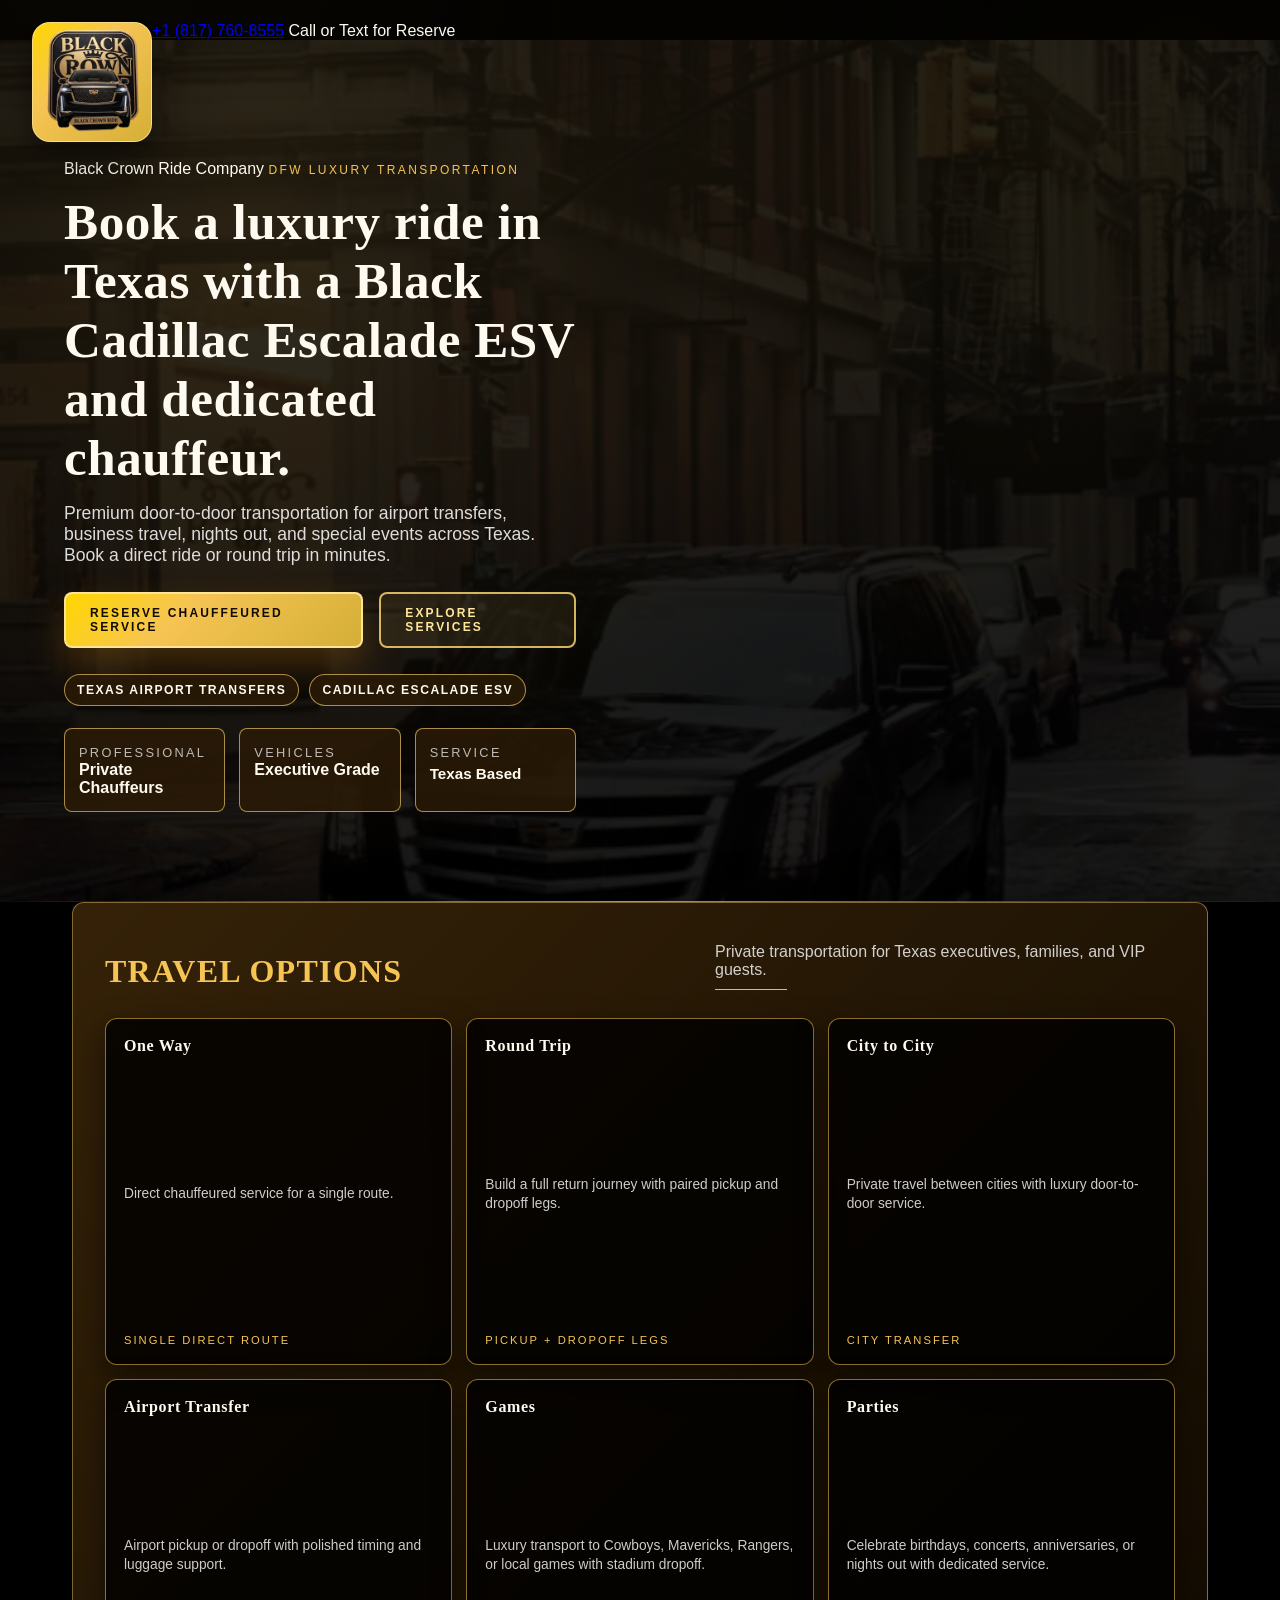
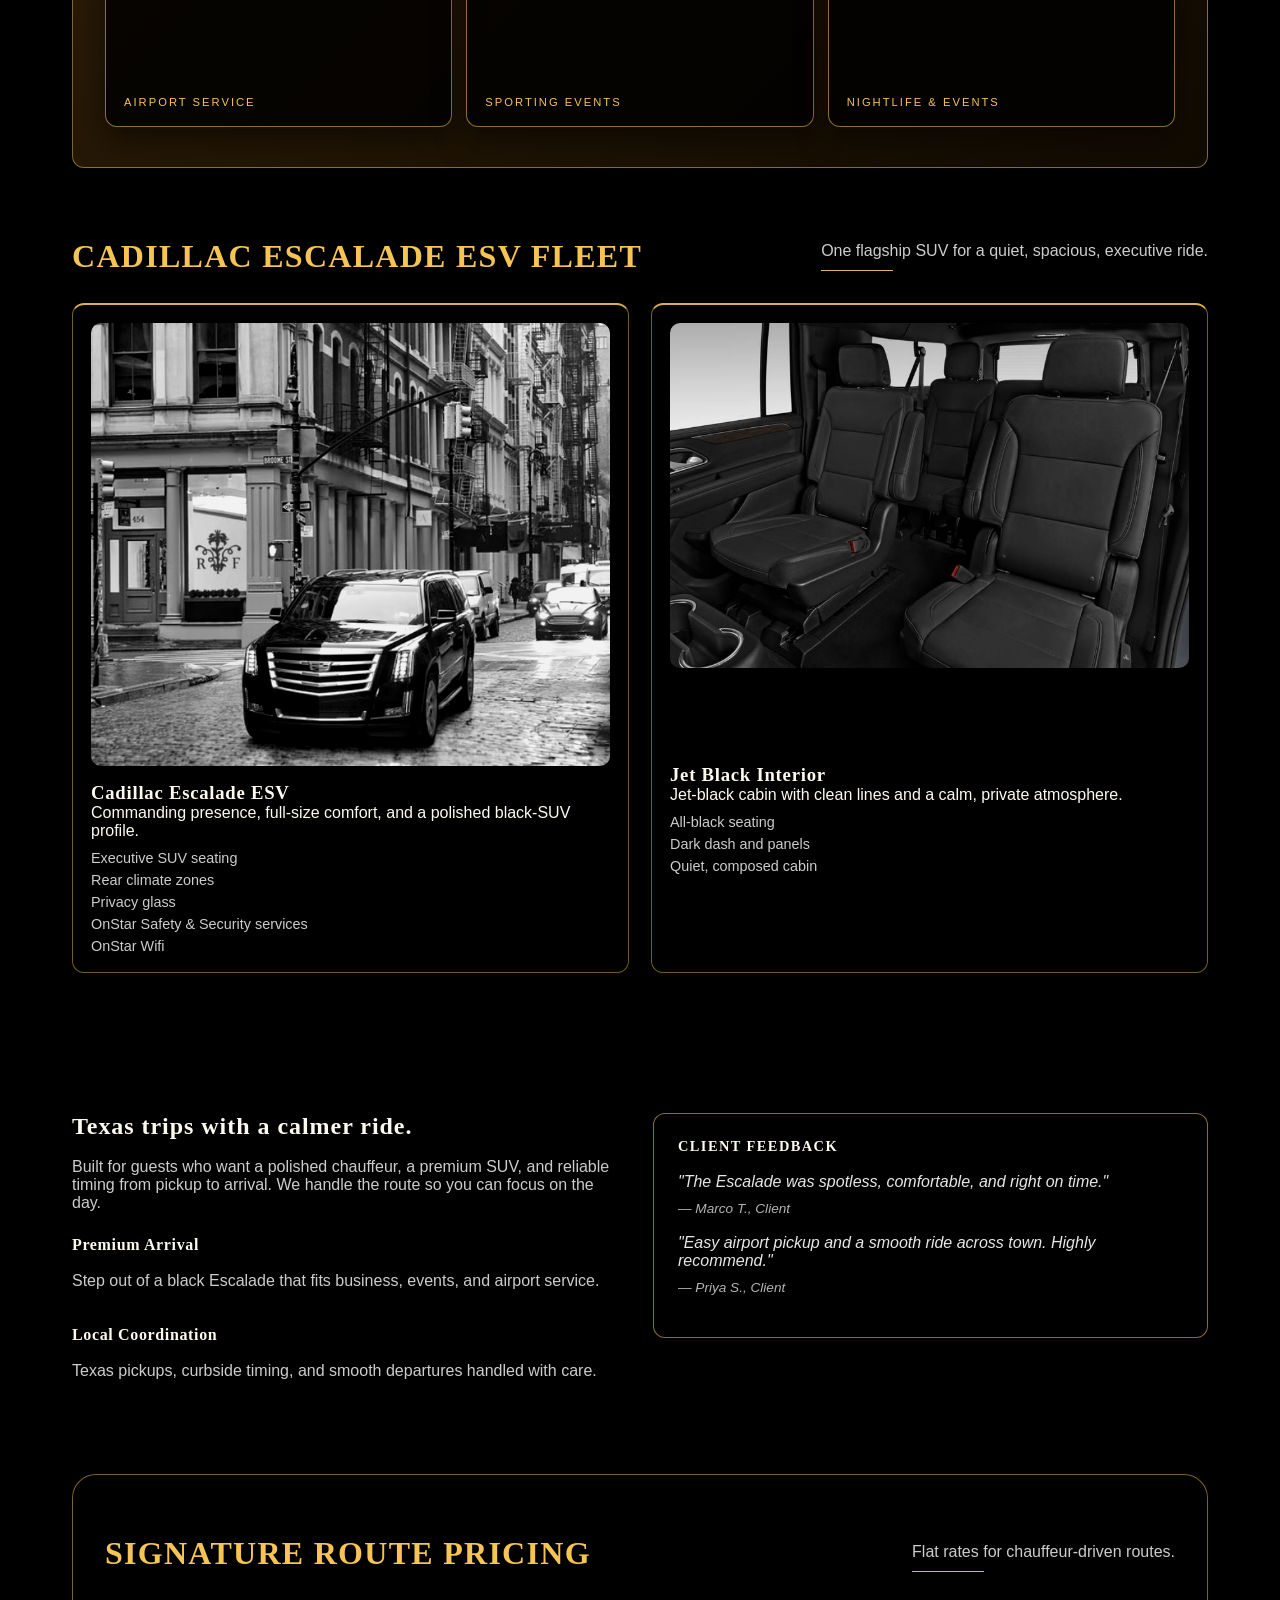
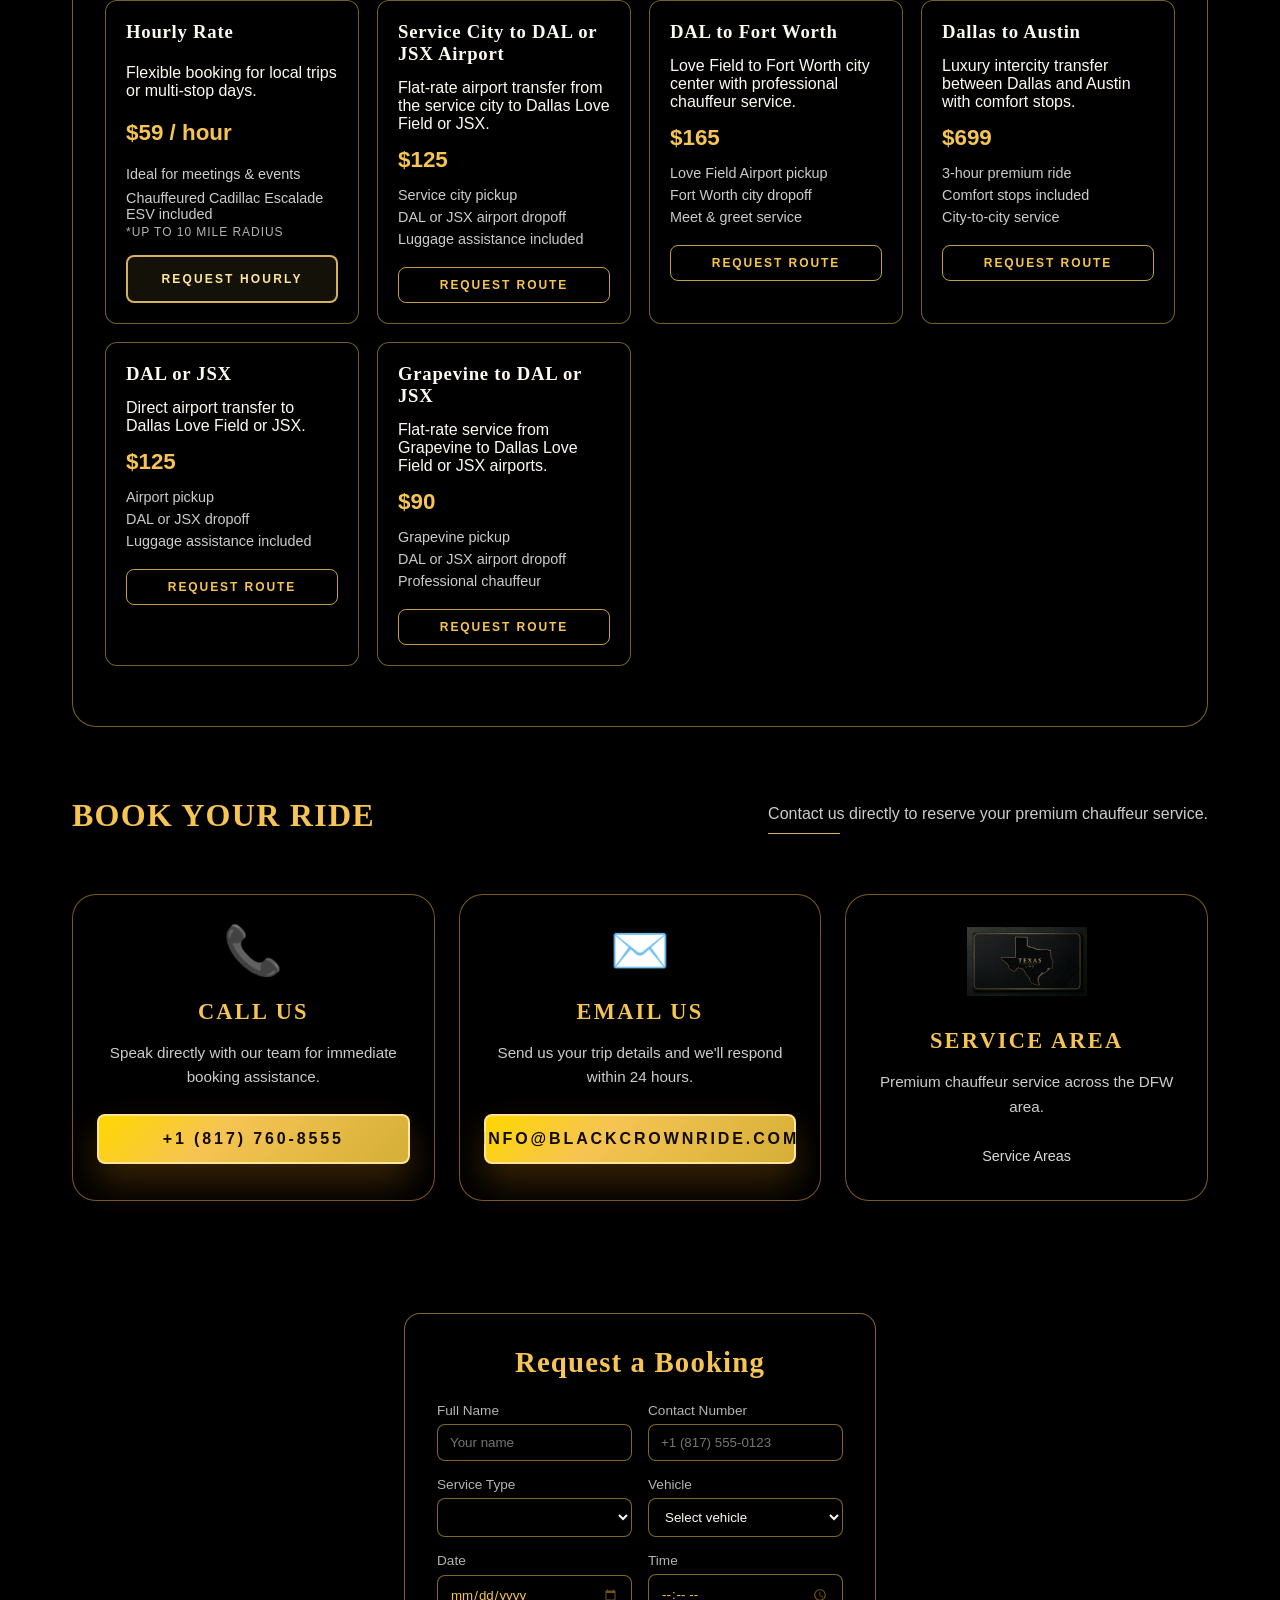
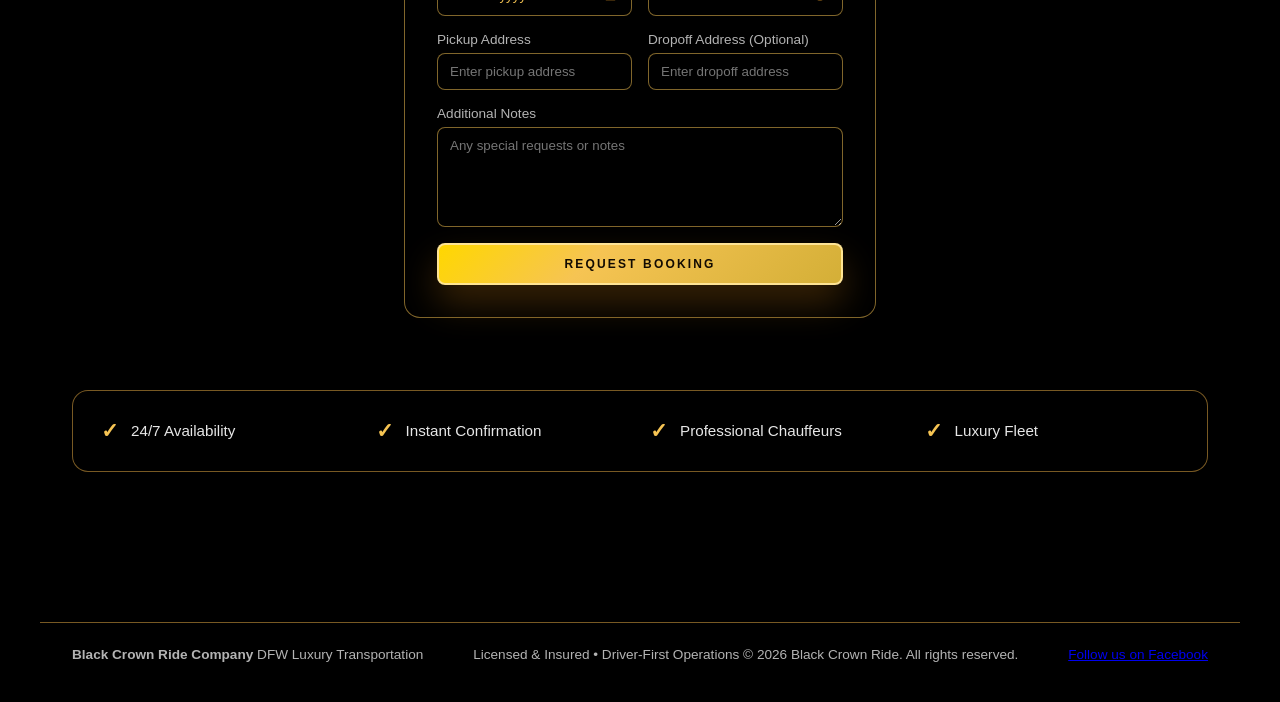
==== commit 85051985: "Add files via upload" ====
--- a/index.html
+++ b/index.html
@@ -52,6 +52,7 @@
   <main>
     <section class="hero reveal">
       <div class="hero-content">
+        <span class="company-name">Black Crown Ride Company</span>
         <span class="eyebrow">DFW Luxury Transportation</span>
         <h1>Book a luxury ride in Texas with a Black Cadillac Escalade ESV and dedicated chauffeur.</h1>
         <p class="lede">
@@ -236,14 +237,7 @@
           <div class="info-icon"><img src="assets/texas-limo.png" alt="Texas" style="width: 120px; height: auto;" /></div>
           <h3>Service Area</h3>
           <p>Premium chauffeur service across the DFW area.</p>
-          <ul style="list-style: none; display: grid; gap: 6px; margin-top: 10px; font-size: 0.9rem; color: rgba(255,255,255,0.85);">
-            <li>📍 Grapevine</li>
-            <li>📍 Southlake</li>
-            <li>📍 Colleyville</li>
-            <li>📍 Keller</li>
-            <li>📍 Trophy Club</li>
-            <li>📍 Flower Mound</li>
-          </ul>
+          <p style="list-style: none; display: grid; gap: 6px; margin-top: 10px; font-size: 0.9rem; color: rgba(255,255,255,0.85);">Service Areas</p>
         </div>
       </div>
       
@@ -332,7 +326,7 @@
 
   <footer class="site-footer">
     <div>
-      <strong>Black Crown Ride</strong>
+      <strong>Black Crown Ride Company</strong>
       <span>DFW Luxury Transportation</span>
     </div>
     <div>
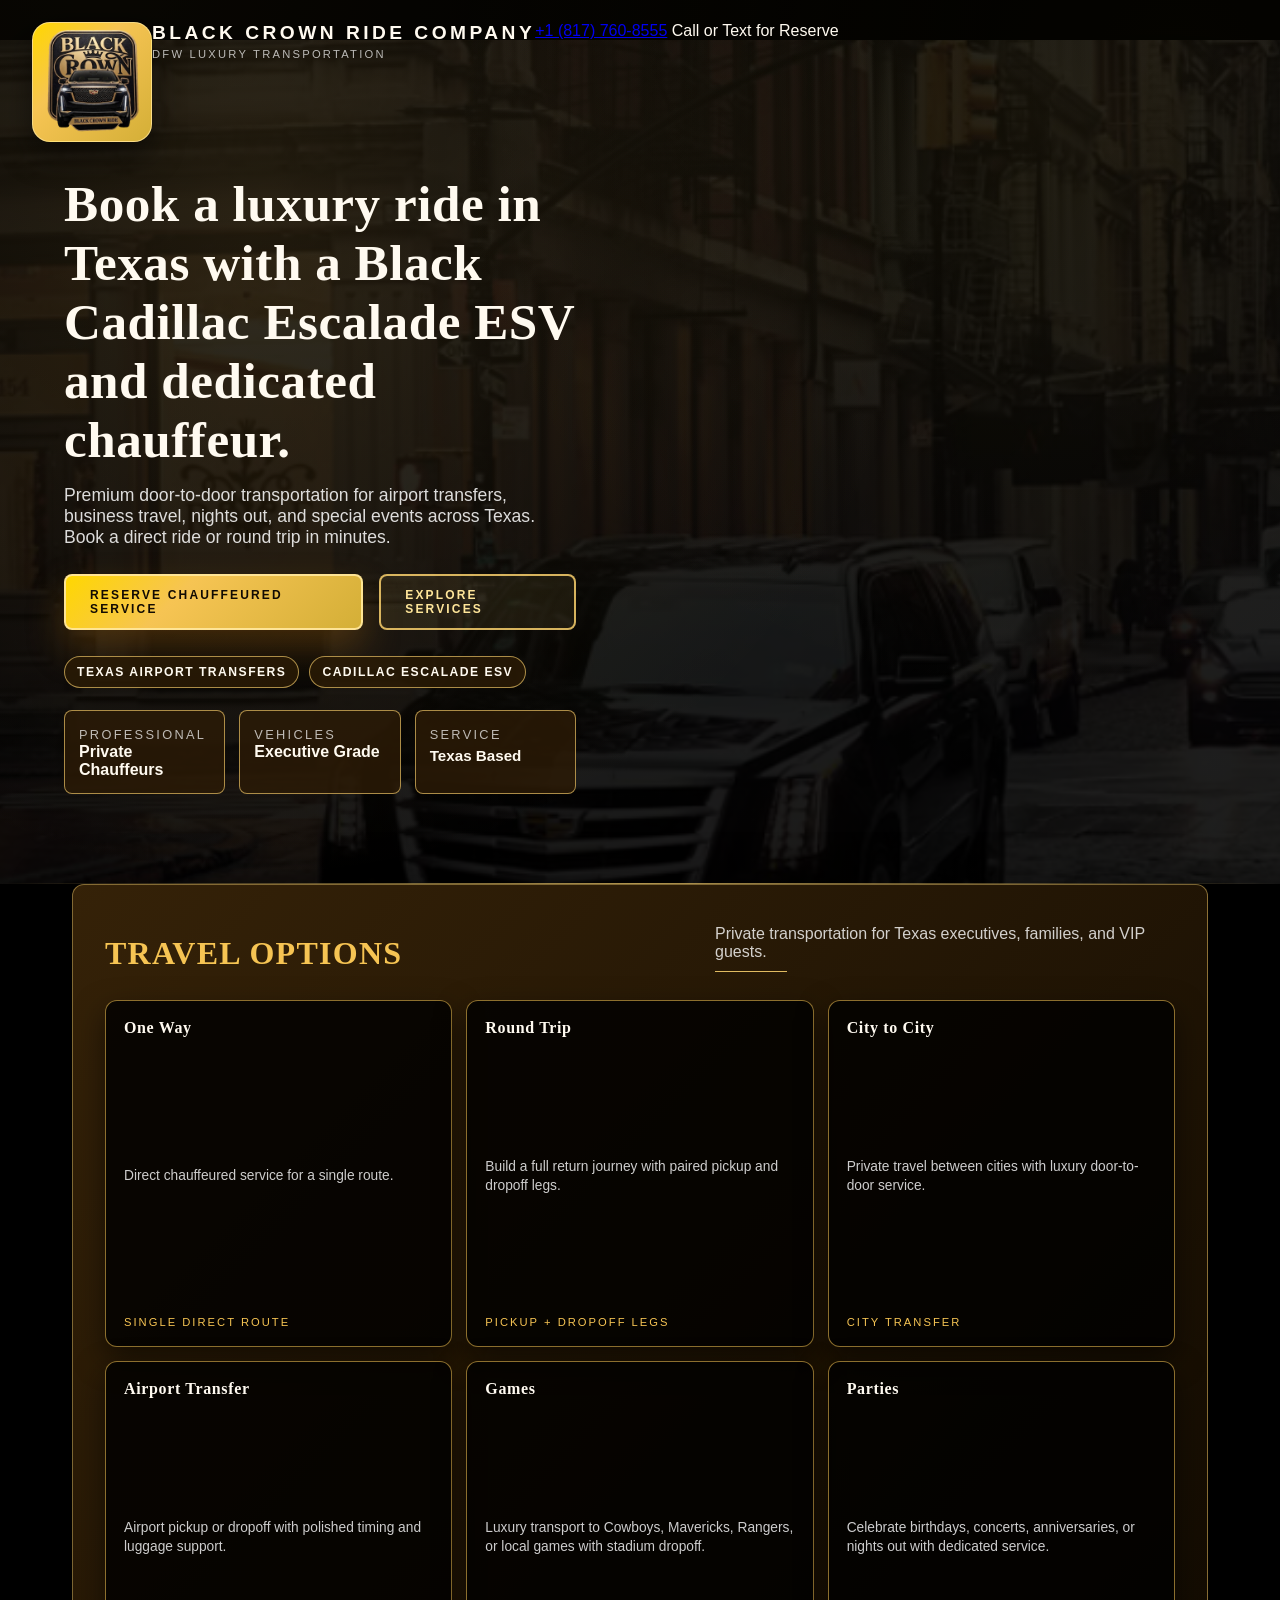
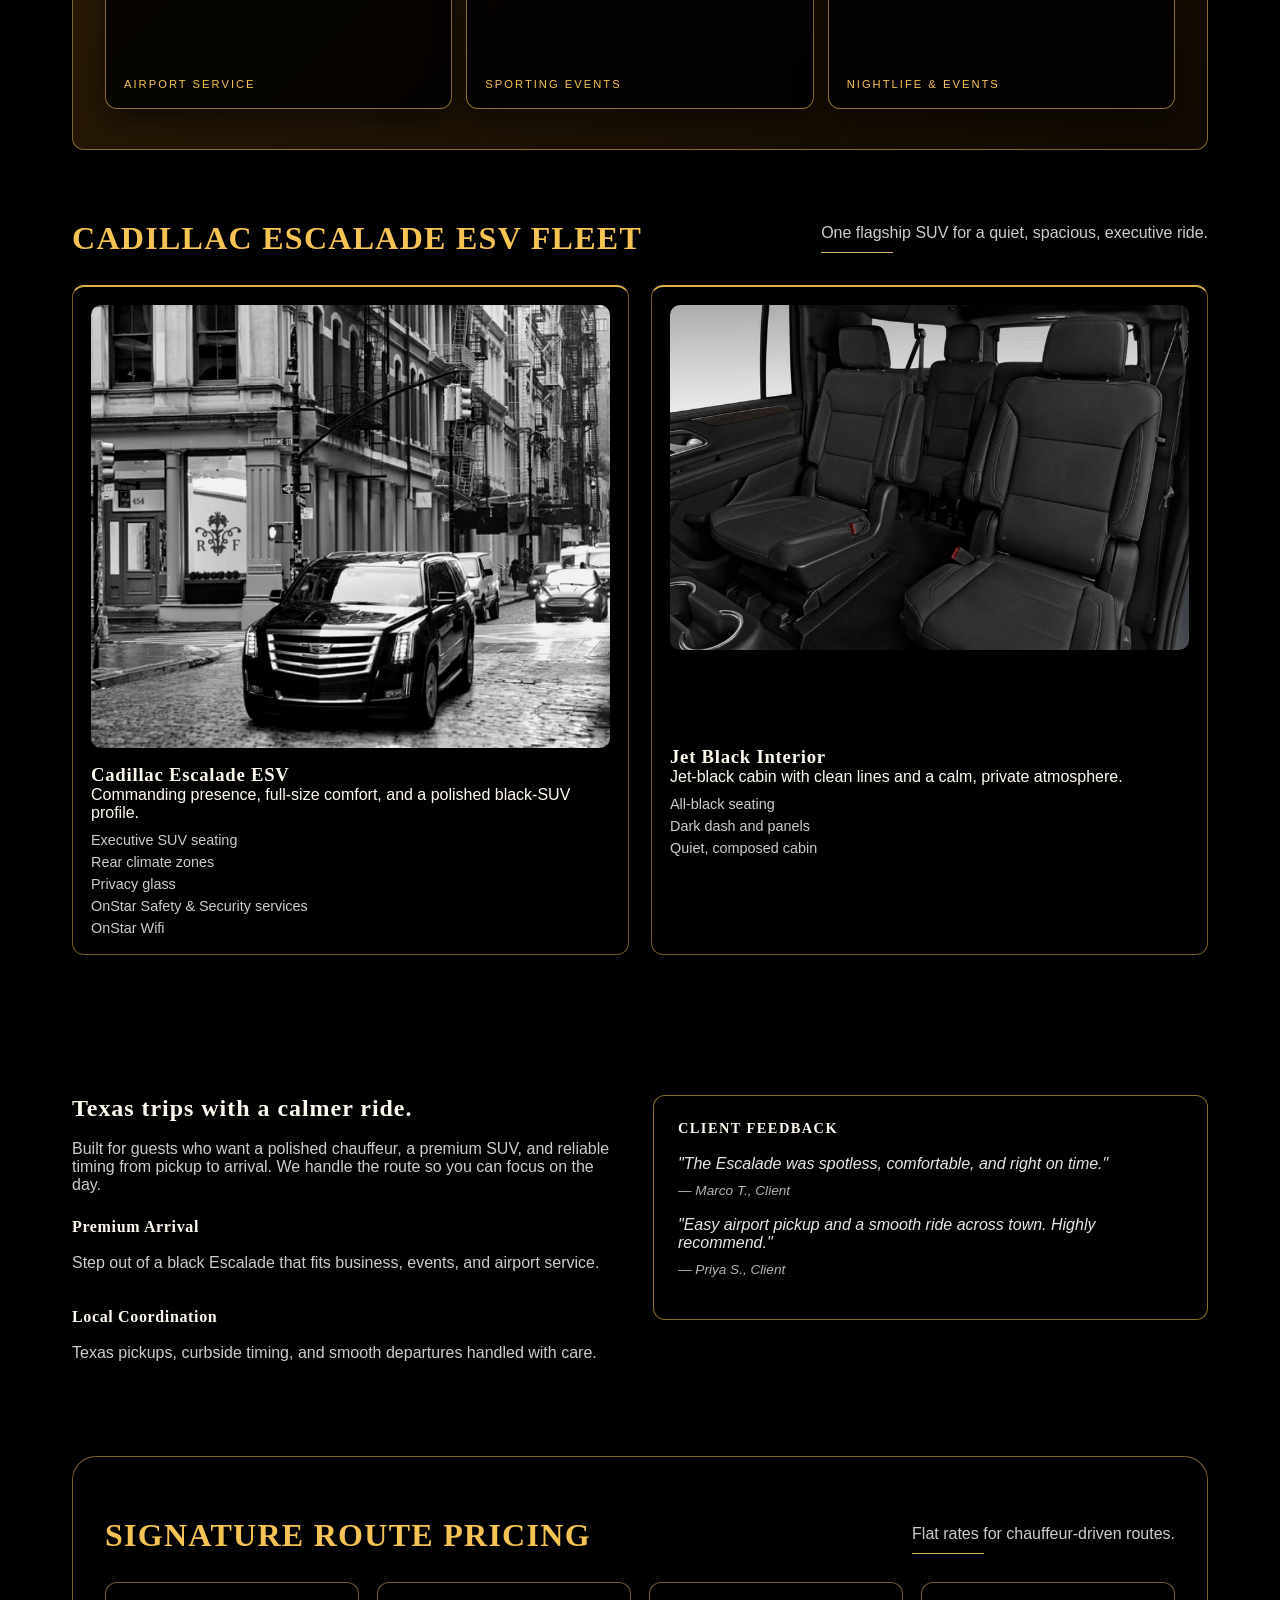
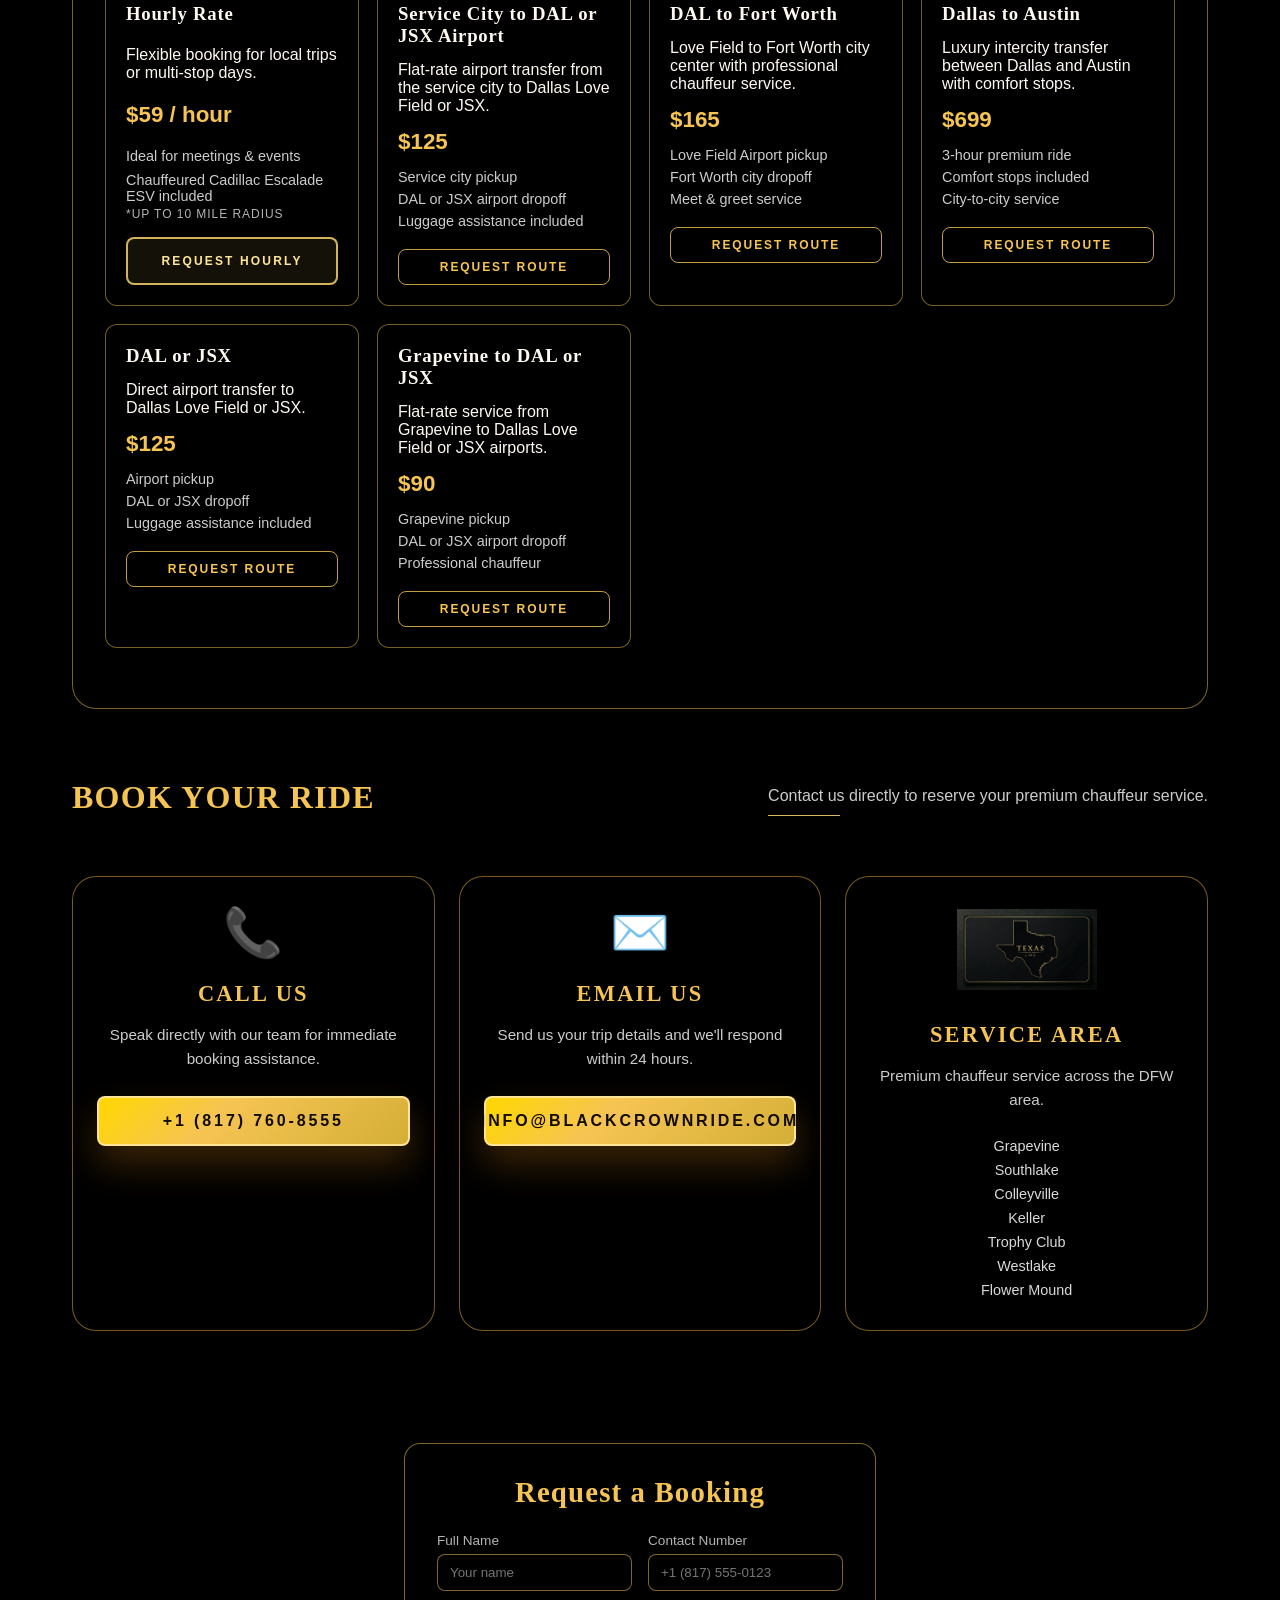
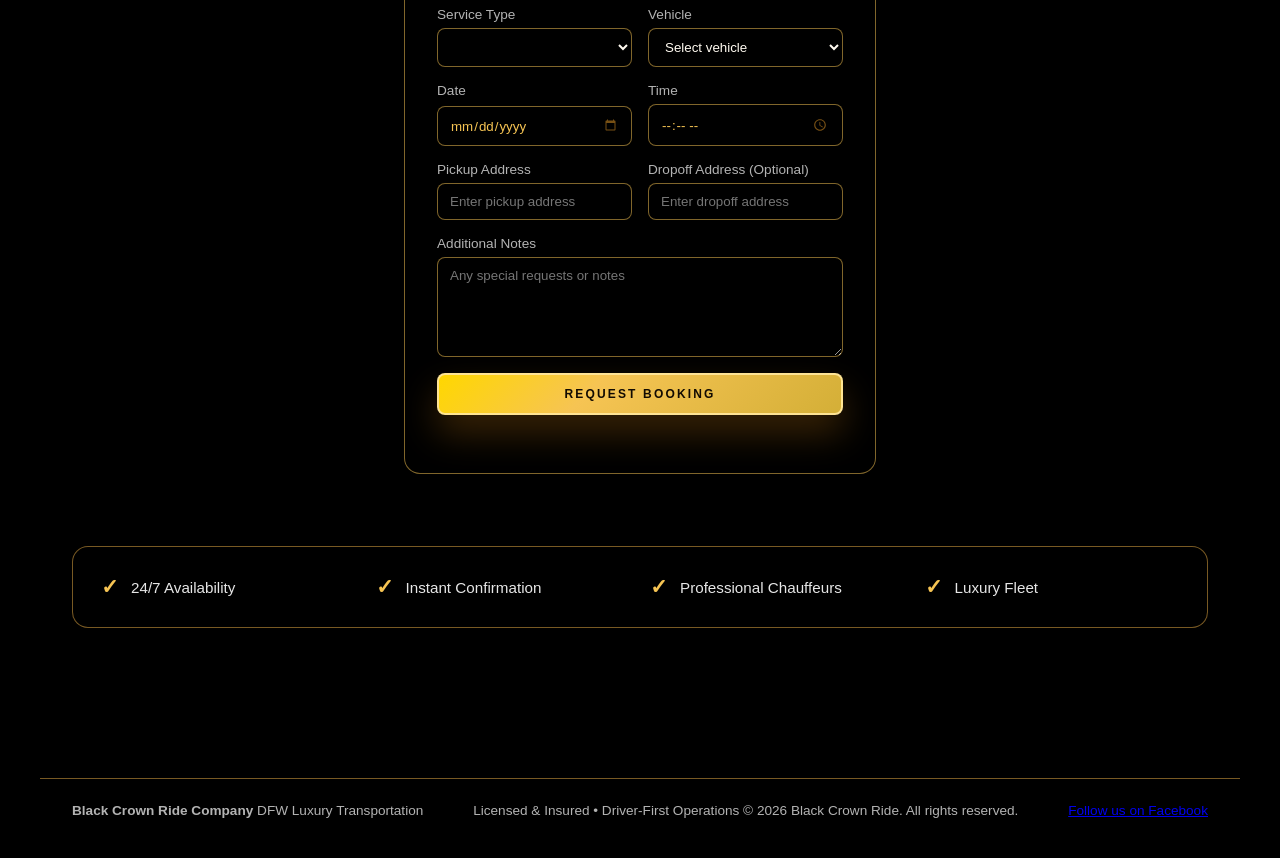
==== commit dcdce646: "Add files via upload" ====
--- a/index.html
+++ b/index.html
@@ -9,6 +9,13 @@
   <link rel="apple-touch-icon" href="apple-touch-icon.png" />
   <link rel="manifest" href="site.webmanifest" />
   <link rel="stylesheet" href="styles.css" />
+  <style>
+    /* Hide duplicate brand in hero because header displays the company name and tagline */
+    .hero .company-name,
+    .hero .eyebrow {
+      display: none !important;
+    }
+  </style>
   <script src="config.js"></script>
   <script>
     (function () {
@@ -43,6 +50,10 @@
     <a class="brand-mark" href="#book">
       <img src="assets/logo.png" alt="Black Crown Ride" class="brand-logo" />
     </a>
+    <div class="brand-text">
+      <span>Black Crown Ride Company</span>
+      <small>DFW Luxury Transportation</small>
+    </div>
     <div class="phone-section">
       <a class="phone-button" href="tel:+18177608555">+1 (817) 760-8555</a>
       <span class="call-to-reserve">Call or Text for Reserve</span>
@@ -233,11 +244,19 @@
           <p>Send us your trip details and we'll respond within 24 hours.</p>
           <a href="mailto:info@blackcrownride.com" class="primary-btn">info@blackcrownride.com</a>
         </div>
-        <div class="booking-info-card">
-          <div class="info-icon"><img src="assets/texas-limo.png" alt="Texas" style="width: 120px; height: auto;" /></div>
+        <div class="booking-info-card service-area-card">
+          <div class="info-icon"><img src="assets/texas-limo.png" alt="Texas" style="width: 140px; height: auto;" /></div>
           <h3>Service Area</h3>
           <p>Premium chauffeur service across the DFW area.</p>
-          <p style="list-style: none; display: grid; gap: 6px; margin-top: 10px; font-size: 0.9rem; color: rgba(255,255,255,0.85);">Service Areas</p>
+          <ul class="service-area-list" style="list-style: none; padding: 0; margin: 0; display: grid; gap: 8px; margin-top: 10px; font-size: 0.9rem; color: rgba(255,255,255,0.85);">
+            <li>Grapevine</li>
+            <li>Southlake</li>
+            <li>Colleyville</li>
+            <li>Keller</li>
+            <li>Trophy Club</li>
+            <li>Westlake</li>
+            <li>Flower Mound</li>
+          </ul>
         </div>
       </div>
       
@@ -300,7 +319,8 @@
           <textarea name="notes" placeholder="Any special requests or notes" rows="4"></textarea>
         </label>
         
-        <button class="primary-btn" type="submit">Request Booking</button>
+        <button class="primary-btn" type="button" onclick="submitInquiry(document.getElementById('desktop-booking-form'))">Request Booking</button>
+        <div id="form-status" class="form-status" aria-live="polite" style="margin-top:10px;"></div>
       </form>
       
       <div class="booking-features">
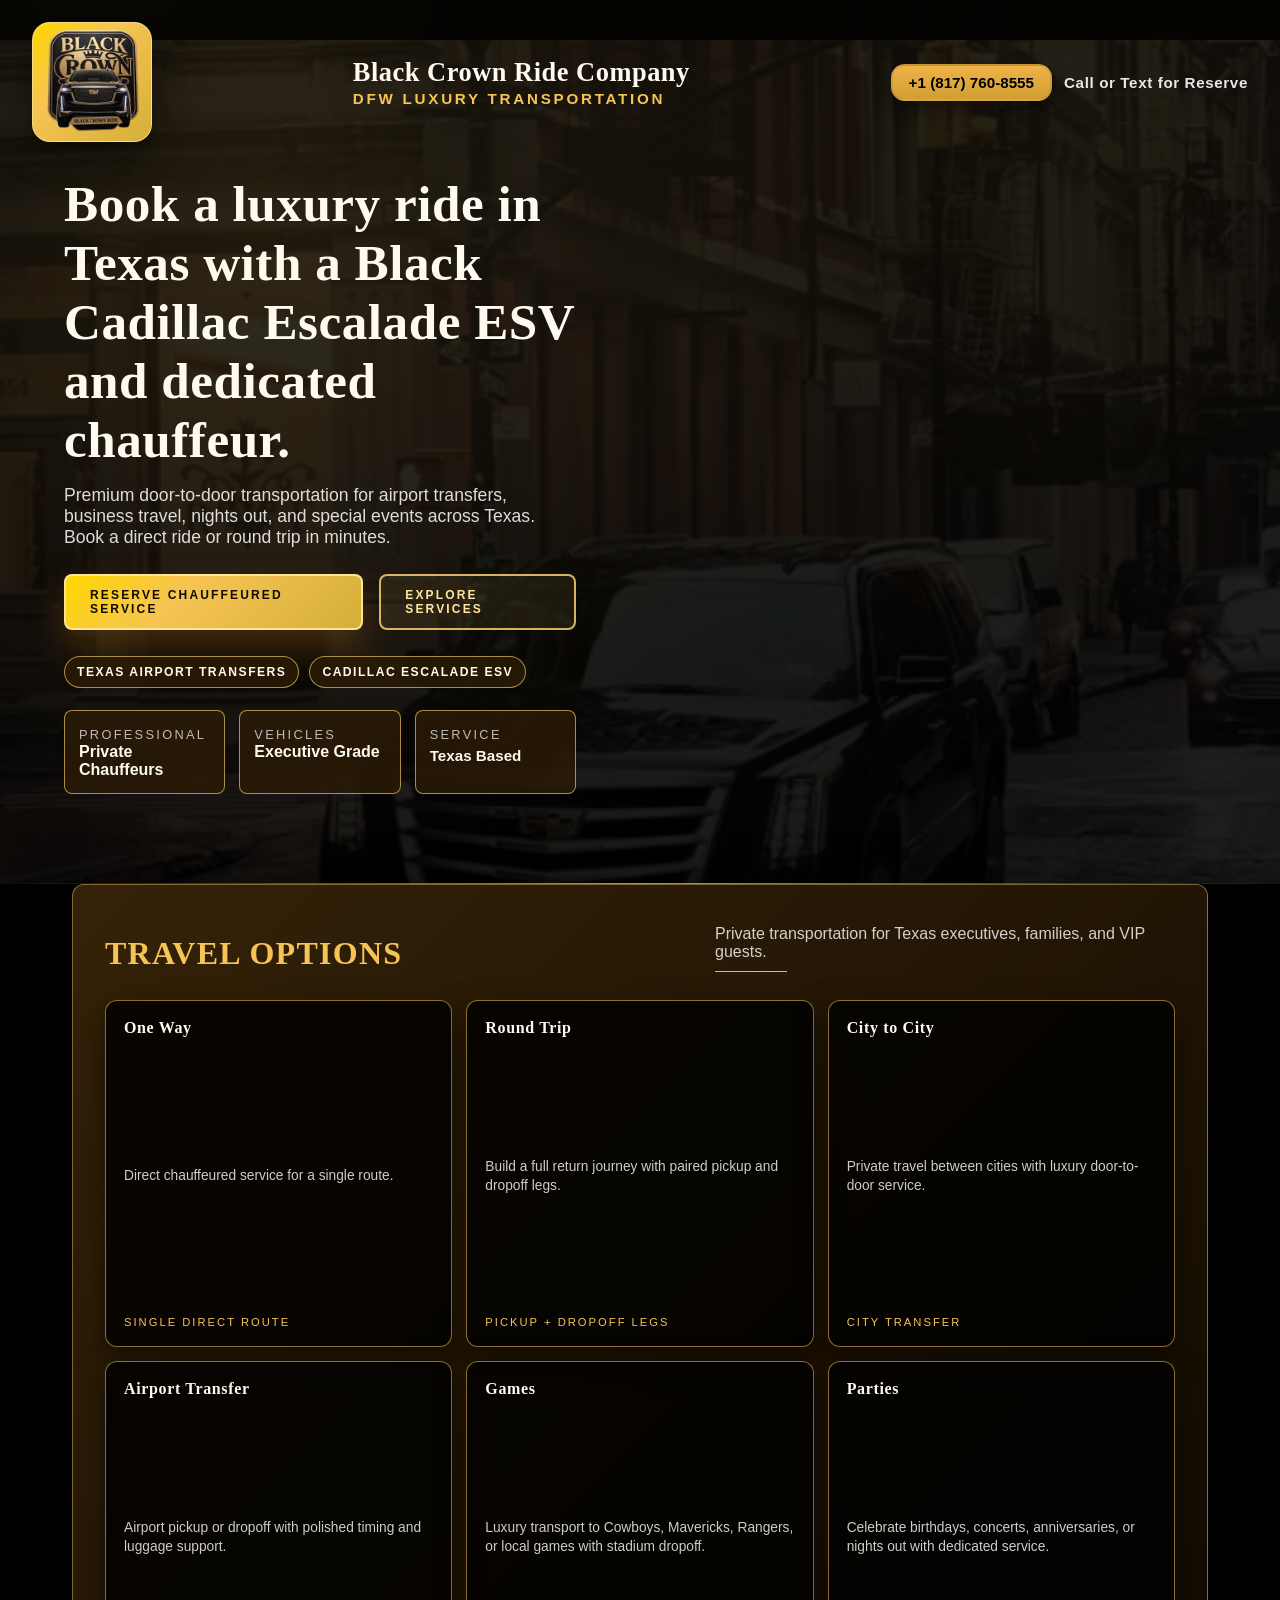
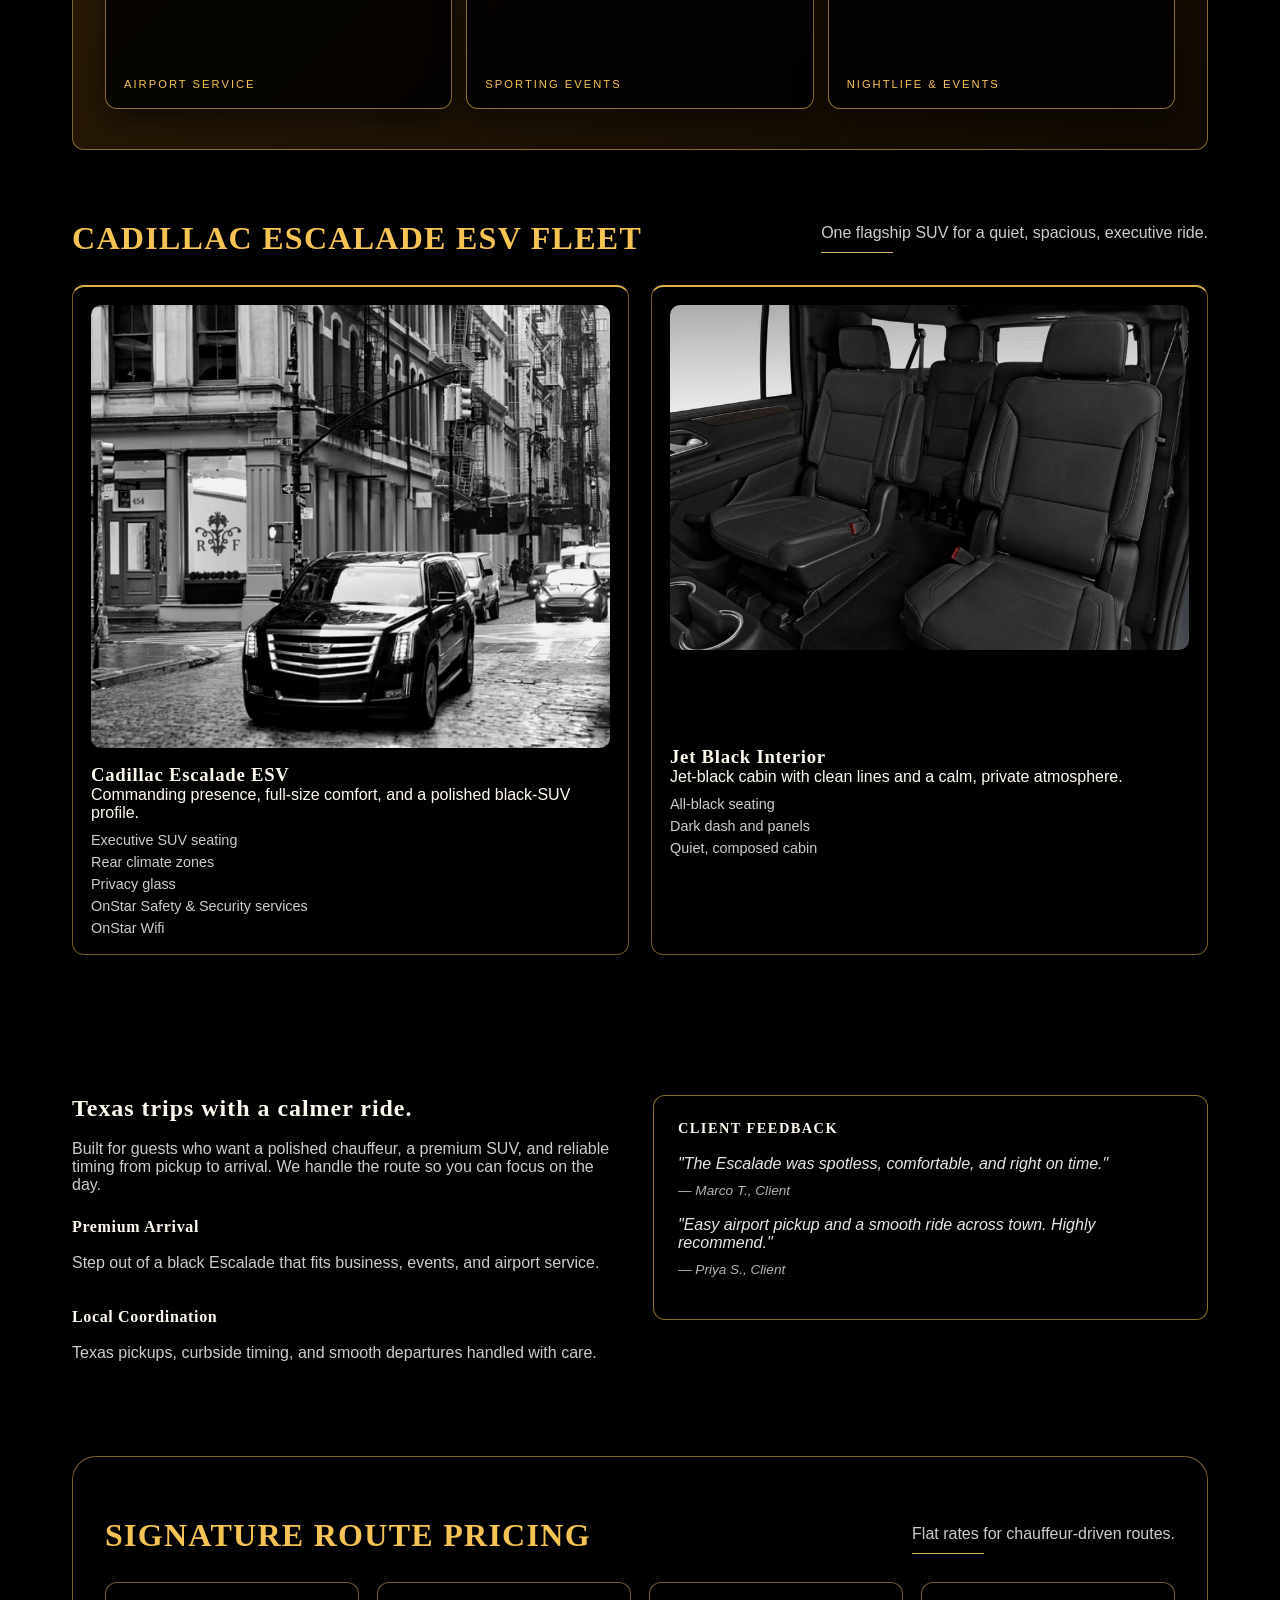
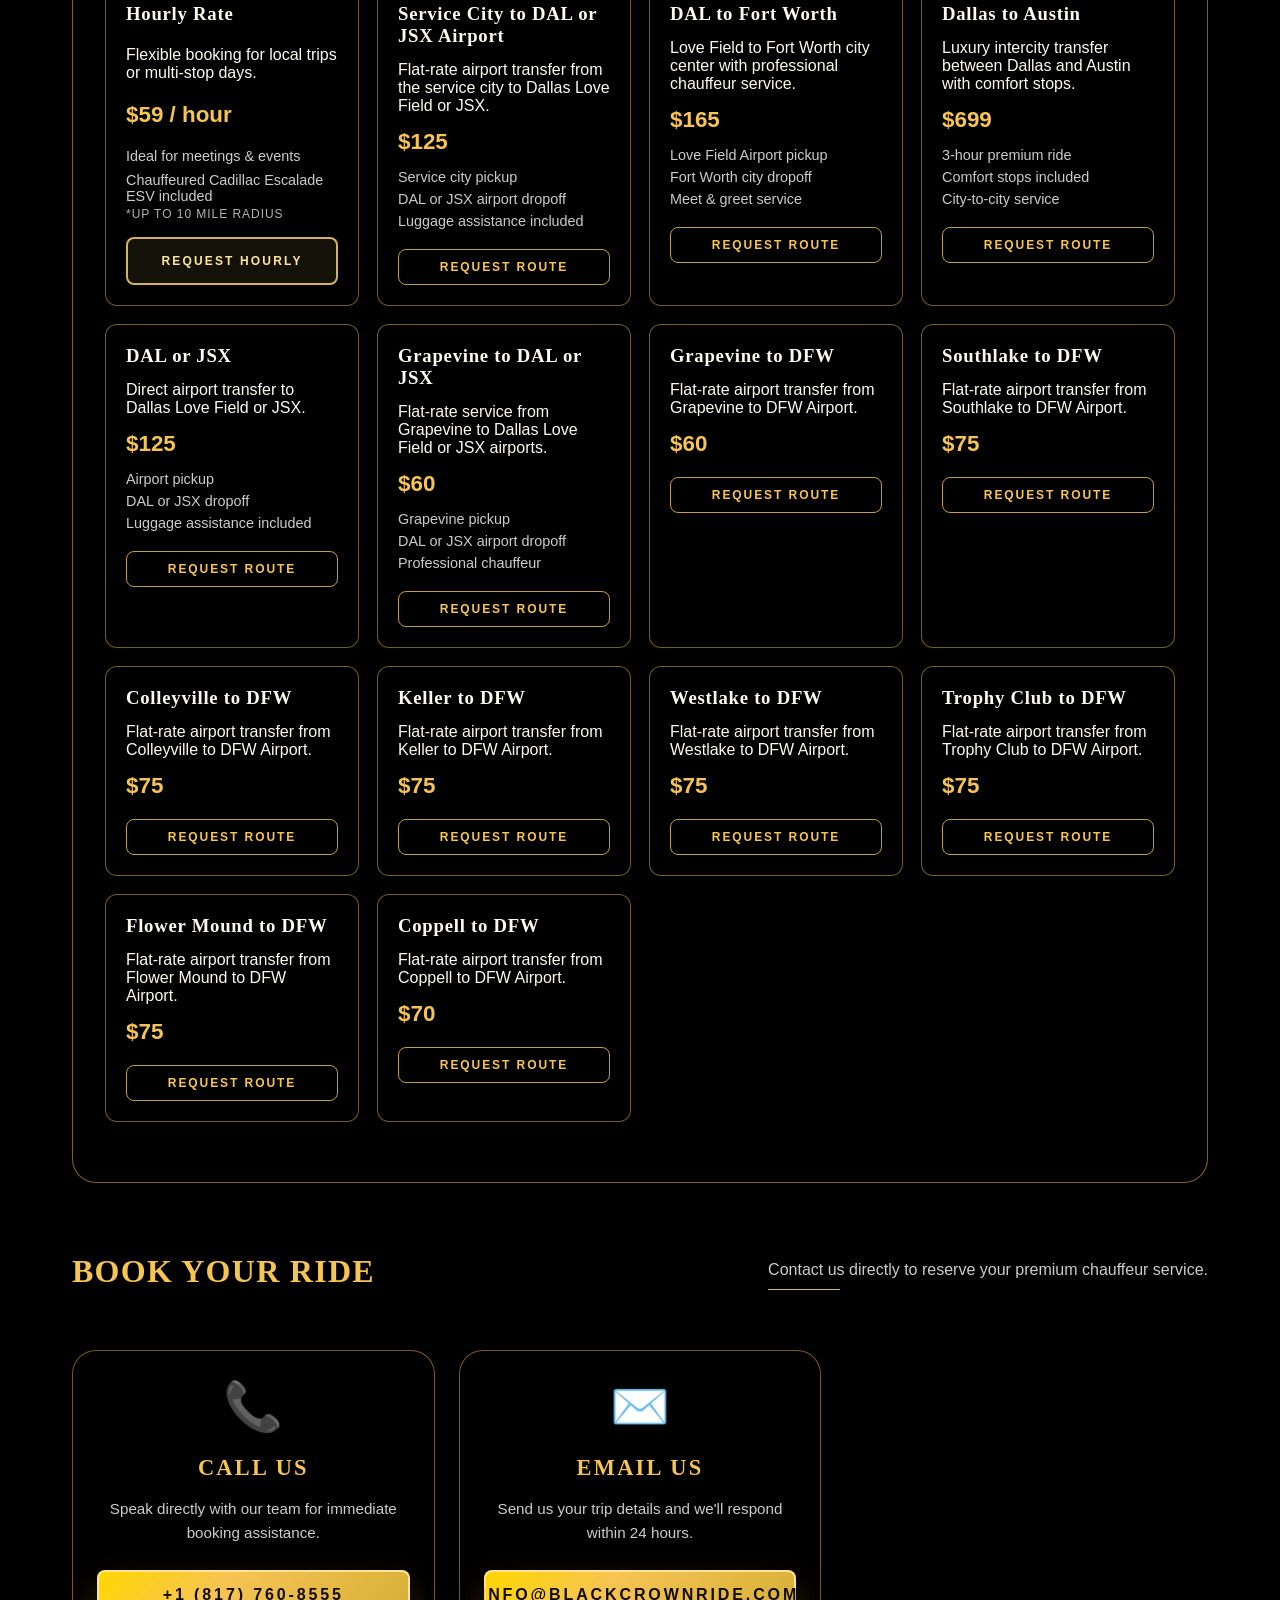
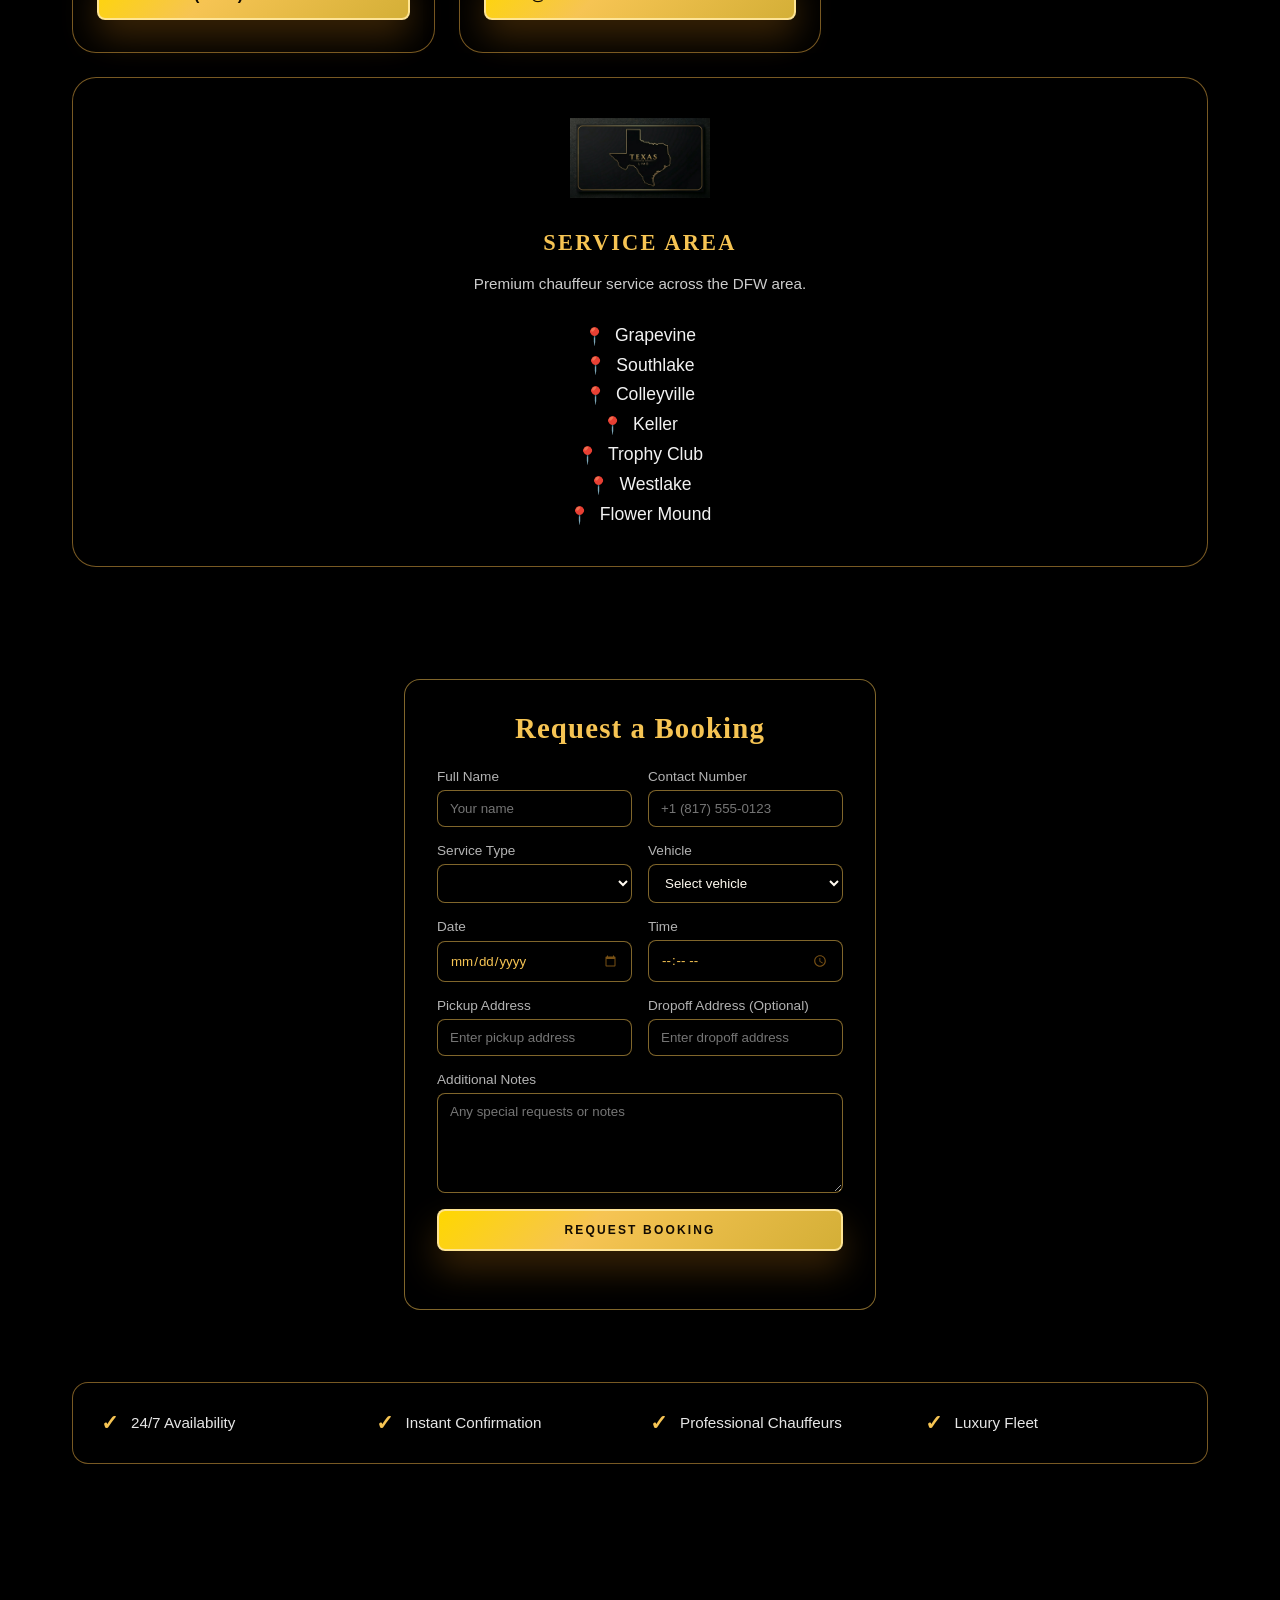
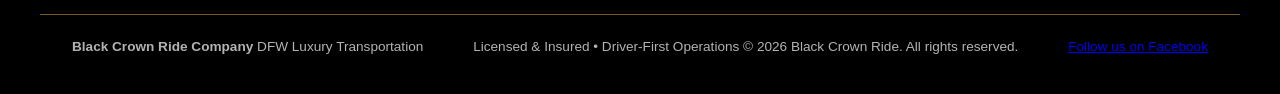
==== commit ec963f9b: "Add files via upload" ====
--- a/index.html
+++ b/index.html
@@ -6,7 +6,7 @@
   <title>Black Crown Ride | DFW Luxury Transportation</title>
   <meta name="description" content="Black Crown Ride offers premium DFW luxury transportation. Book a private Cadillac Escalade ESV with a dedicated chauffeur for airport transfers and executive travel." />
   <link rel="icon" href="favicon.ico" sizes="any" />
-  <link rel="apple-touch-icon" href="apple-touch-icon.png" />
+  <link rel="apple-touch-icon" href="https://blackcrownride.com/apple-touch-icon.png" />
   <link rel="manifest" href="site.webmanifest" />
   <link rel="stylesheet" href="styles.css" />
   <style>
@@ -47,7 +47,7 @@
   <div class="halo"></div>
 
   <header class="brand-header" aria-label="Black Crown Ride">
-    <a class="brand-mark" href="#book">
+    <a class="brand-mark" href="index.html#book">
       <img src="assets/logo.png" alt="Black Crown Ride" class="brand-logo" />
     </a>
     <div class="brand-text">
@@ -71,8 +71,8 @@
           nights out, and special events across Texas. Book a direct ride or round trip in minutes.
         </p>
         <div class="hero-cta">
-          <a class="primary-btn" href="#book">Reserve Chauffeured Service</a>
-          <a class="secondary-btn" href="#services">Explore Services</a>
+          <a class="primary-btn" href="index.html#book">Reserve Chauffeured Service</a>
+          <a class="secondary-btn" href="index.html#services">Explore Services</a>
         </div>
         <div class="hero-pills">
           <span class="hero-pill">Texas airport transfers</span>
@@ -215,10 +215,7 @@
             <li>Chauffeured Cadillac Escalade ESV included</li>
             <small class="fine-print">*Up To 10 mile radius</small>
           </ul>
-          <a
-            class="secondary-btn"
-            href="mailto:info@blackcrownride.com?subject=Hourly%20Chauffeured%20Service&body=Hello%2C%0D%0A%0D%0AI%20would%20like%20to%20book%20the%20%2459%2Fhour%20chauffeured%20service.%0D%0ADate%2Ftime%3A%0D%0AEstimated%20hours%3A%0D%0APickup%20area%3A%0D%0AContact%20number%3A%0D%0A%0D%0AThanks!"
-          >
+          <a class="secondary-btn" href="https://blackcrownride.com/cdn-cgi/l/email-protection#[base64]">
             Request Hourly
           </a>
         </div>
@@ -242,7 +239,7 @@
           <div class="info-icon">✉️</div>
           <h3>Email Us</h3>
           <p>Send us your trip details and we'll respond within 24 hours.</p>
-          <a href="mailto:info@blackcrownride.com" class="primary-btn">info@blackcrownride.com</a>
+          <a href="https://blackcrownride.com/cdn-cgi/l/email-protection#afc6c1c9c0efcdc3ceccc4ccddc0d8c1ddc6cbca81ccc0c2" class="primary-btn"><span class="__cf_email__" data-cfemail="3851565e57785a54595b535b4a574f564a515c5d165b5755">[email&#160;protected]</span></a>
         </div>
         <div class="booking-info-card service-area-card">
           <div class="info-icon"><img src="assets/texas-limo.png" alt="Texas" style="width: 140px; height: auto;" /></div>
@@ -357,7 +354,7 @@
       <a href="https://www.facebook.com/share/1A9H4vTRtS/?mibextid=wwXIfr" target="_blank" rel="noopener noreferrer" class="social-link">Follow us on Facebook</a>
     </div>
   </footer>
-  <script src="script.js"></script>
+  <script data-cfasync="false" src="cdn-cgi/scripts/5c5dd728/cloudflare-static/email-decode.min.js"></script><script src="script.js"></script>
   <script>
     (function () {
       const returnBtn = document.getElementById('return-mobile');
--- a/styles.css
+++ b/styles.css
@@ -254,20 +254,35 @@
   border: 1px solid rgba(255, 230, 154, 0.75);
 }
 
+.brand-text {
+  display: flex;
+  flex-direction: column;
+  align-items: flex-start;
+  gap: 2px;
+  pointer-events: auto;
+}
+
 .brand-text span {
   display: block;
-  font-size: 1.2rem;
+  font-family: "Times New Roman", "Georgia", serif;
+  font-size: 1.65rem;
+  font-weight: 800;
+  letter-spacing: 0.02em;
+  text-transform: none;
+  color: var(--mist);
+}
+
+.brand-text small {
+  color: var(--gold);
+  letter-spacing: 0.18em;
+  text-transform: uppercase;
+  font-size: 0.95rem;
   font-weight: 700;
-  letter-spacing: 0.18em;
-  text-transform: uppercase;
-  color: var(--mist);
-}
-
-.brand-text small {
-  color: rgba(255, 255, 255, 0.7);
-  letter-spacing: 0.2em;
-  text-transform: uppercase;
-  font-size: 0.7rem;
+}
+
+@media (max-width: 768px) {
+  .brand-text span { font-size: 1.05rem; }
+  .brand-text small { font-size: 0.75rem; }
 }
 
 .site-nav {
@@ -318,9 +333,11 @@
   position: absolute;
   top: 22px;
   left: 32px;
+  right: 32px;
   z-index: 10;
   display: flex;
-  justify-content: flex-start;
+  justify-content: space-between;
+  align-items: center;
   pointer-events: none;
 }
 
@@ -340,6 +357,42 @@
   object-fit: contain;
   display: block;
 }
+
+/* Header phone styles for desktop */
+.phone-button {
+  pointer-events: auto;
+  padding: 8px 16px;
+  background: linear-gradient(180deg, #f0b247, #d09f33);
+  color: #000000;
+  text-decoration: none;
+  border-radius: 14px;
+  border: 2px solid rgba(0,0,0,0.08);
+  font-weight: 900;
+  font-size: 0.95rem;
+  transition: transform 0.15s ease, box-shadow 0.15s ease;
+  white-space: nowrap;
+  box-shadow: 0 6px 18px rgba(0,0,0,0.45);
+  display: inline-block;
+}
+
+.phone-button:hover { transform: translateY(-2px); }
+
+.phone-section {
+  display: flex;
+  flex-direction: row;
+  align-items: center;
+  gap: 12px;
+  pointer-events: auto;
+}
+
+.call-to-reserve {
+  font-size: 0.95rem;
+  color: rgba(255, 255, 255, 0.9);
+  letter-spacing: 0.04em;
+  text-transform: none;
+  font-weight: 600;
+}
+
 
 main {
   max-width: var(--max-width);
@@ -2121,3 +2174,51 @@
     padding: 24px 20px;
   }
 }
+
+/* Service Area larger card */
+.booking-info-card.service-area-card {
+  grid-column: 1 / -1;
+  padding: 40px 32px;
+}
+.booking-info-card.service-area-card .info-icon img {
+  width: 160px;
+  height: auto;
+}
+.booking-info-card.service-area-card ul {
+  font-size: 1.1rem !important;
+  gap: 8px;
+  margin-top: 12px !important;
+  justify-items: center;
+  display: grid;
+  padding-left: 0 !important;
+  color: rgba(255,255,255,0.95) !important;
+}
+
+/* Map pin for service area list items */
+.service-area-list {
+  padding-left: 0;
+}
+.service-area-list li {
+  list-style: none;
+}
+.service-area-list li::before {
+  content: "📍";
+  display: inline-block;
+  margin-right: 10px;
+  font-size: 1.05rem;
+  vertical-align: middle;
+}
+
+/* Keep mobile adjustments */
+@media (max-width: 768px) {
+  .booking-info-card.service-area-card {
+    grid-column: 1 / -1;
+    padding: 28px 20px;
+  }
+  .booking-info-card.service-area-card ul {
+    font-size: 1rem !important;
+  }
+  .service-area-list li::before {
+    font-size: 1rem;
+  }
+}
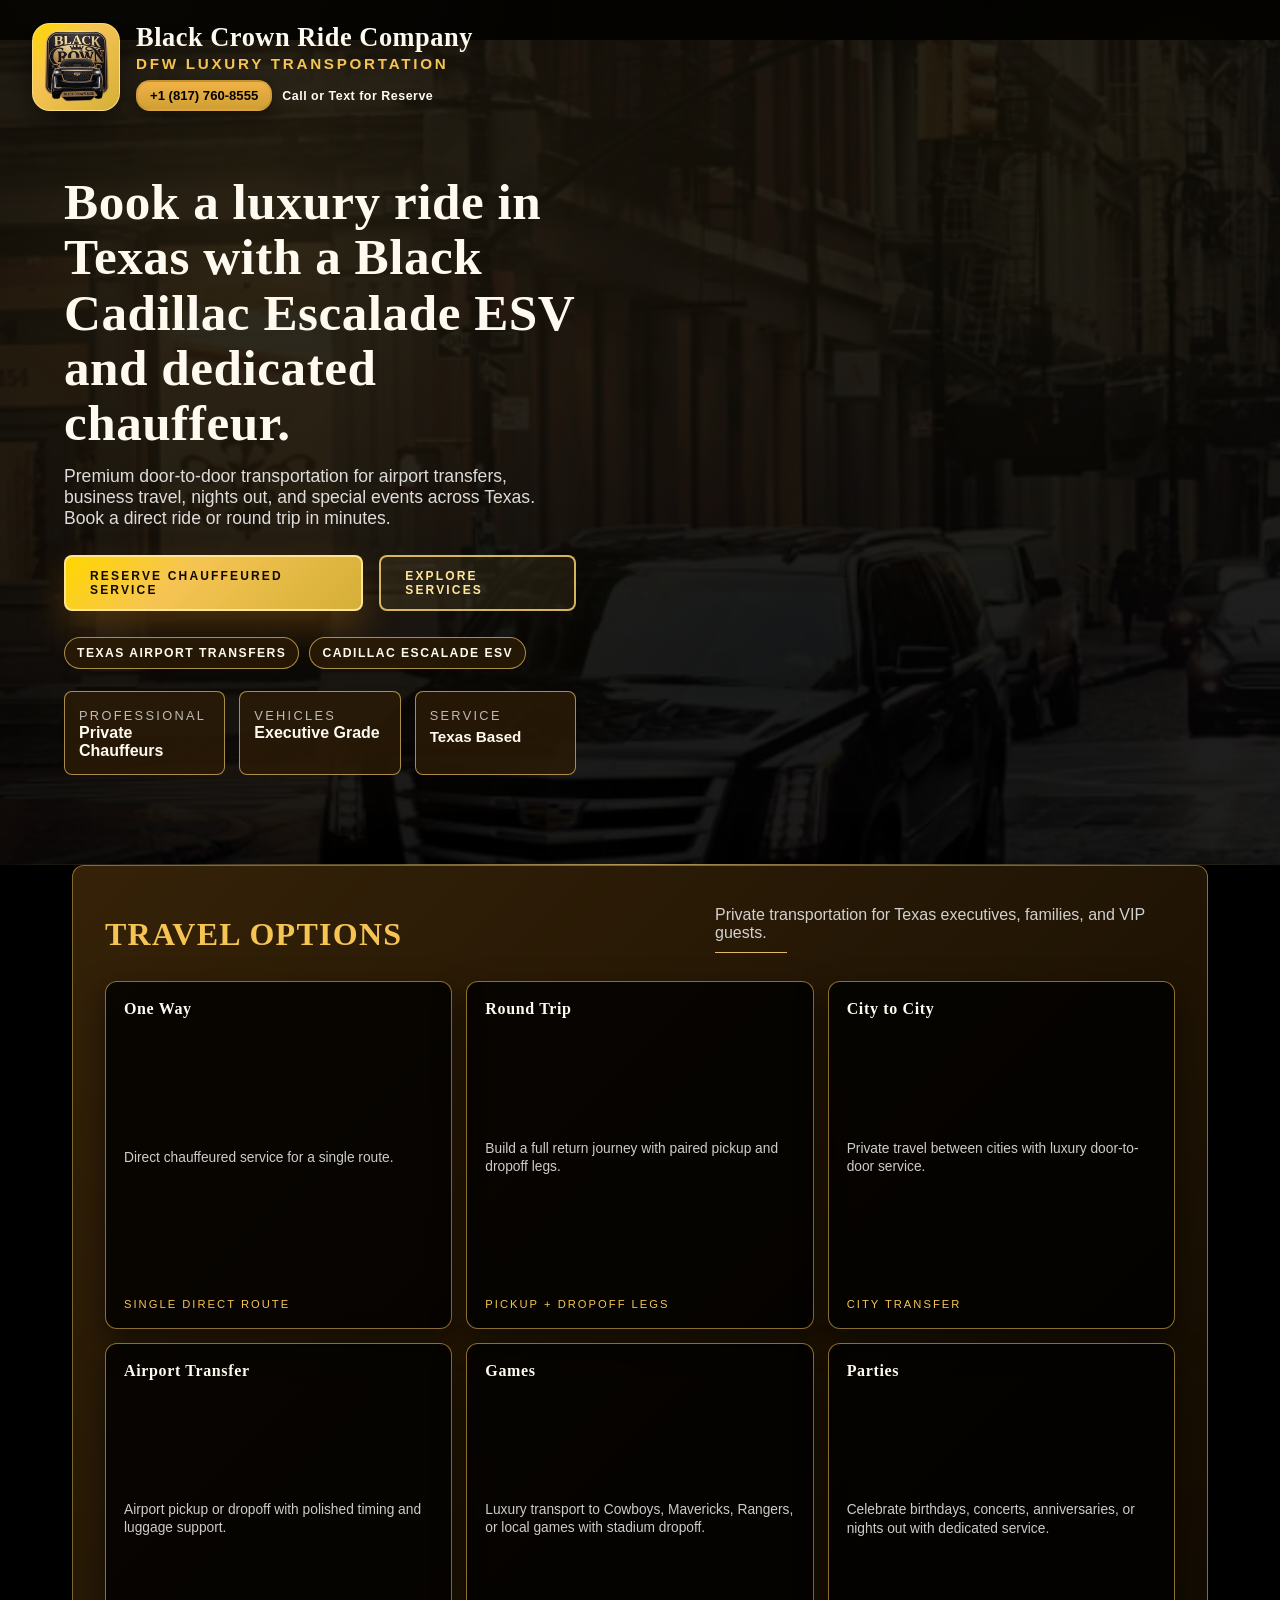
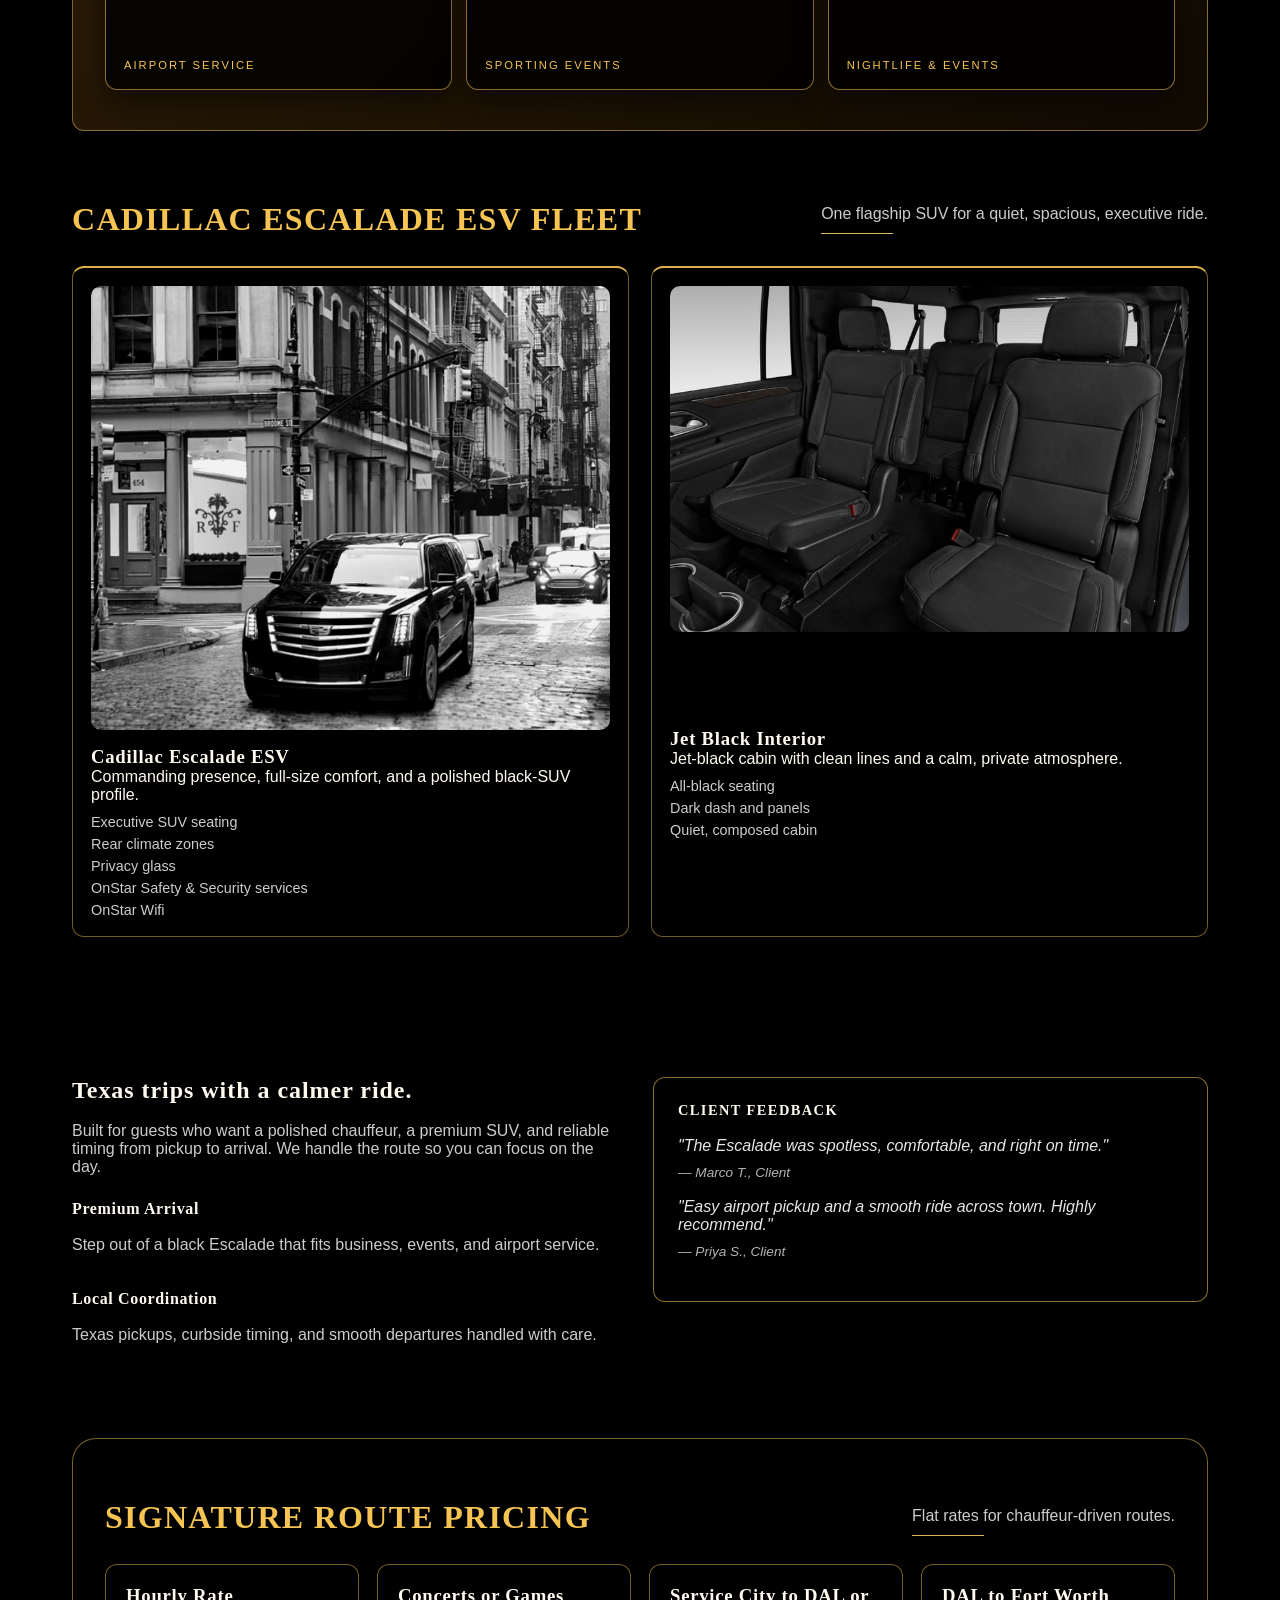
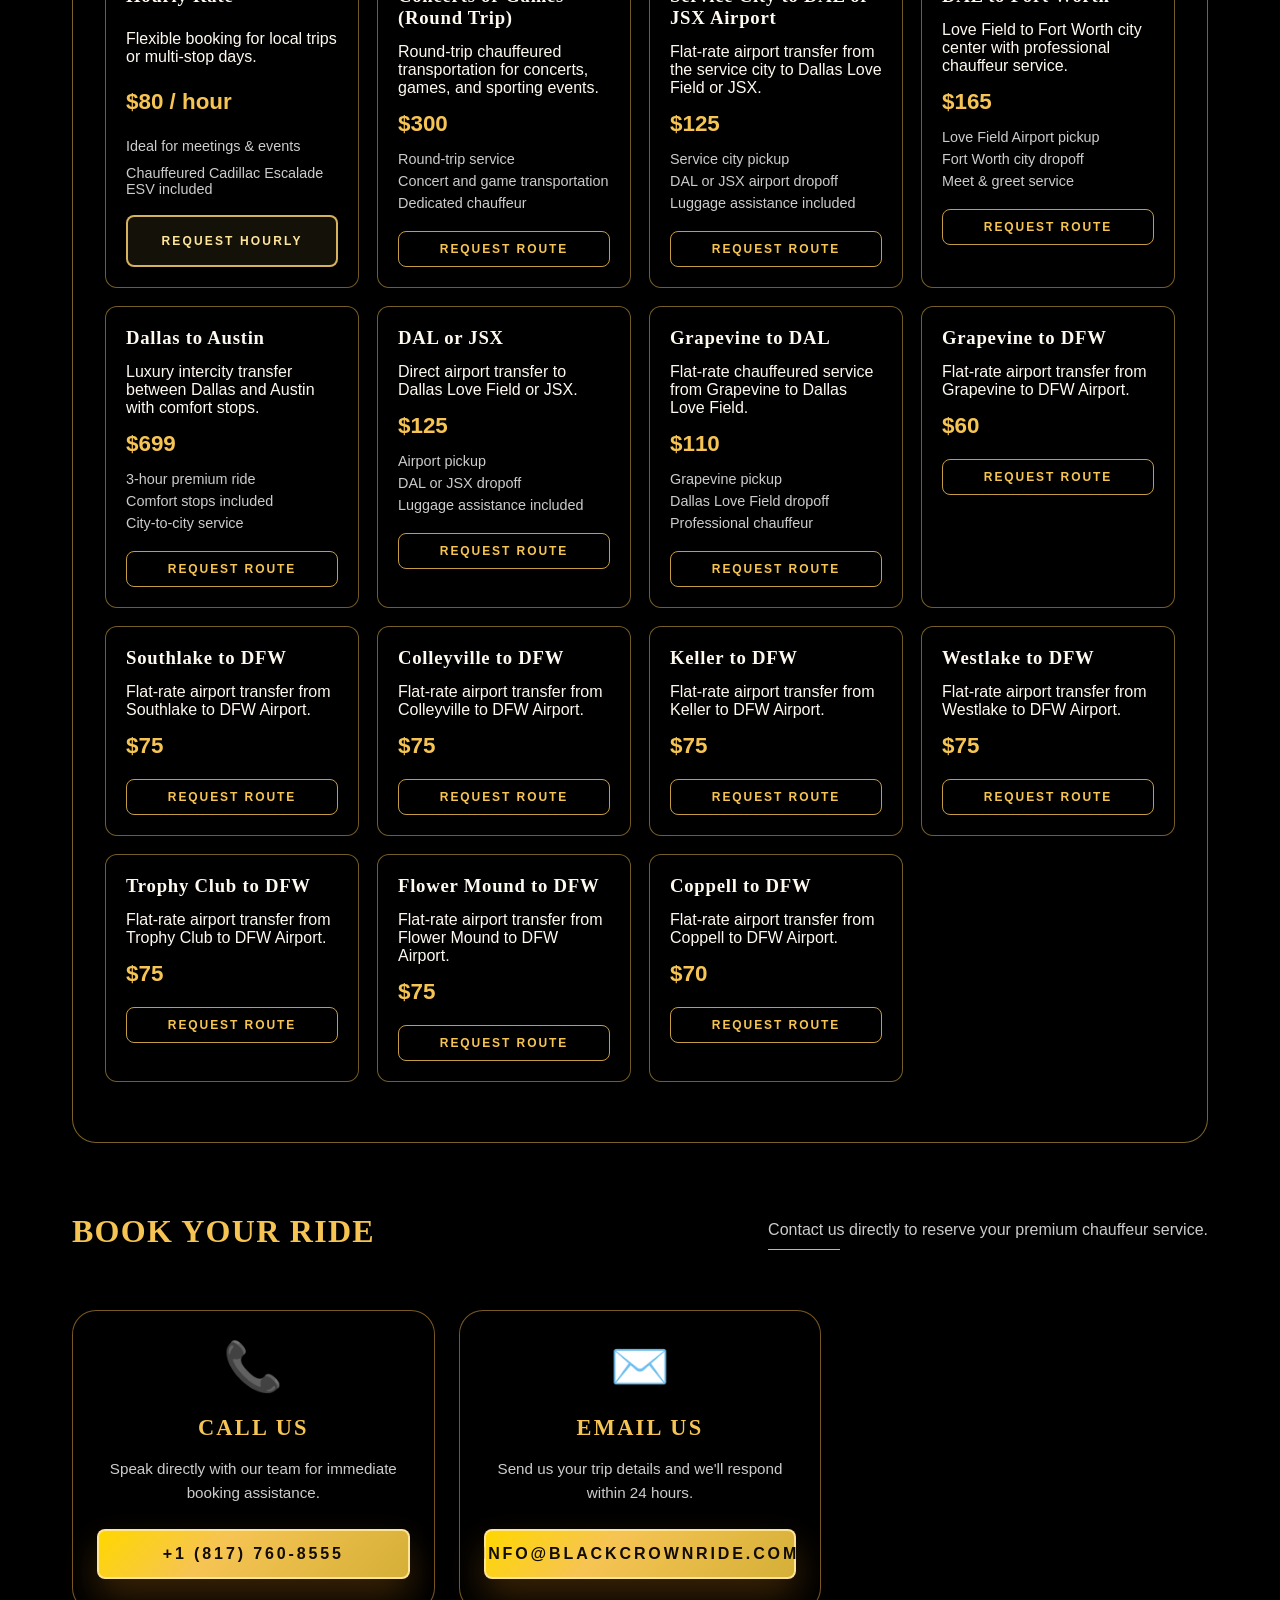
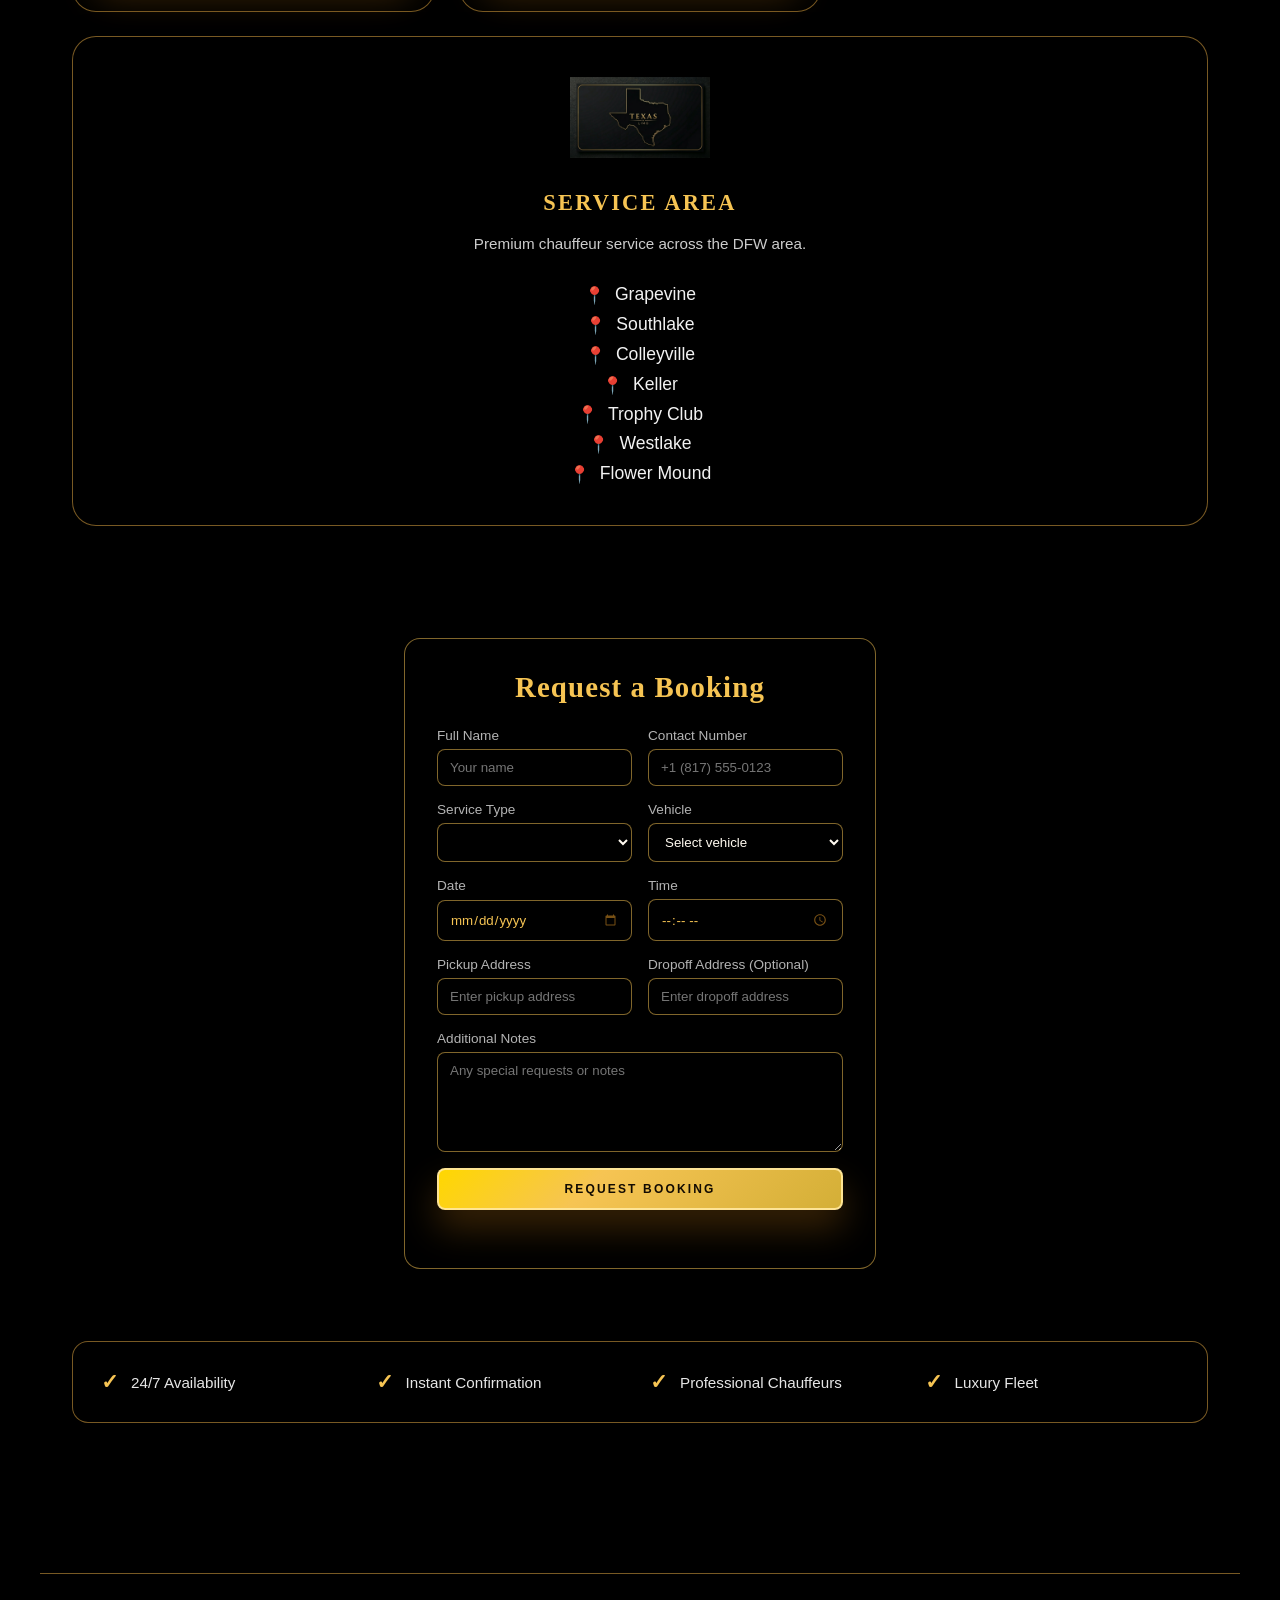
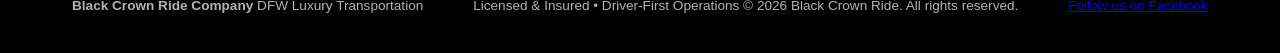
==== commit f43b6556: "Add files via upload" ====
--- a/index.html
+++ b/index.html
@@ -47,16 +47,18 @@
   <div class="halo"></div>
 
   <header class="brand-header" aria-label="Black Crown Ride">
-    <a class="brand-mark" href="index.html#book">
-      <img src="assets/logo.png" alt="Black Crown Ride" class="brand-logo" />
-    </a>
-    <div class="brand-text">
-      <span>Black Crown Ride Company</span>
-      <small>DFW Luxury Transportation</small>
-    </div>
-    <div class="phone-section">
-      <a class="phone-button" href="tel:+18177608555">+1 (817) 760-8555</a>
-      <span class="call-to-reserve">Call or Text for Reserve</span>
+    <div class="brand-lockup">
+      <a class="brand-mark" href="index.html#book">
+        <img src="assets/logo.png" alt="Black Crown Ride" class="brand-logo" />
+      </a>
+      <div class="brand-text">
+        <span>Black Crown Ride Company</span>
+        <small>DFW Luxury Transportation</small>
+        <div class="phone-section">
+          <a class="phone-button" href="tel:+18177608555">+1 (817) 760-8555</a>
+          <span class="call-to-reserve">Call or Text for Reserve</span>
+        </div>
+      </div>
     </div>
   </header>
 
@@ -209,11 +211,10 @@
         <div class="pricing-card">
           <h3>Hourly Rate</h3>
           <p>Flexible booking for local trips or multi‑stop days.</p>
-          <span class="price" data-price-hourly>$59 / hour</span>
+          <span class="price" data-price-hourly>$80 / hour</span>
           <ul>
             <li>Ideal for meetings & events</li>
             <li>Chauffeured Cadillac Escalade ESV included</li>
-            <small class="fine-print">*Up To 10 mile radius</small>
           </ul>
           <a class="secondary-btn" href="https://blackcrownride.com/cdn-cgi/l/email-protection#[base64]">
             Request Hourly
--- a/styles.css
+++ b/styles.css
@@ -336,16 +336,23 @@
   right: 32px;
   z-index: 10;
   display: flex;
-  justify-content: space-between;
+  justify-content: flex-start;
   align-items: center;
   pointer-events: none;
+}
+
+.brand-lockup {
+  display: flex;
+  align-items: center;
+  gap: 16px;
+  min-width: 0;
 }
 
 .brand-mark {
   display: inline-flex;
   align-items: center;
   justify-content: center;
-  width: min(120px, 32vw);
+  width: min(88px, 22vw);
   aspect-ratio: 1;
   border-radius: 18px;
   pointer-events: auto;
@@ -381,12 +388,13 @@
   display: flex;
   flex-direction: row;
   align-items: center;
-  gap: 12px;
+  gap: 10px;
   pointer-events: auto;
+  margin-top: 6px;
 }
 
 .call-to-reserve {
-  font-size: 0.95rem;
+  font-size: 0.8rem;
   color: rgba(255, 255, 255, 0.9);
   letter-spacing: 0.04em;
   text-transform: none;
@@ -441,6 +449,9 @@
 
 .hero-content h1 {
   font-size: clamp(2.8rem, 4vw, 4rem);
+  line-height: 1.08;
+  font-weight: 700;
+  color: var(--mist);
   margin: 14px 0 16px;
   letter-spacing: 0.01em;
 }
@@ -1686,6 +1697,13 @@
   transition: opacity 0.8s ease, transform 0.8s ease;
 }
 
+/* Keep the primary headline available immediately, including before JS runs. */
+.hero.reveal,
+.js-ready .hero.reveal {
+  opacity: 1;
+  transform: none;
+}
+
 .js-ready .reveal {
   opacity: 0;
   transform: translateY(24px);
@@ -2222,3 +2240,71 @@
     font-size: 1rem;
   }
 }
+
+/* Keep the contact number with the company name in the top brand lockup. */
+.brand-header {
+  justify-content: flex-start;
+}
+
+.brand-lockup {
+  display: flex;
+  align-items: center;
+  gap: 16px;
+  min-width: 0;
+}
+
+.brand-mark {
+  width: min(88px, 22vw);
+  flex: 0 0 min(88px, 22vw);
+}
+
+.brand-text .phone-section {
+  margin-top: 6px;
+  gap: 10px;
+}
+
+.brand-text .phone-button {
+  padding: 6px 12px;
+  font-size: 0.82rem;
+}
+
+.brand-text .call-to-reserve {
+  display: inline;
+  font-family: "Avenir Next", "Helvetica Neue", Arial, sans-serif;
+  font-size: 0.78rem;
+  font-weight: 600;
+  letter-spacing: 0.04em;
+  text-transform: none;
+}
+
+@media (max-width: 768px) {
+  .brand-header {
+    top: 14px;
+    left: 18px;
+    right: 18px;
+  }
+
+  .brand-lockup {
+    gap: 10px;
+  }
+
+  .brand-mark {
+    width: 58px;
+    flex-basis: 58px;
+  }
+
+  .brand-text .phone-section {
+    flex-wrap: wrap;
+    gap: 5px 8px;
+    margin-top: 5px;
+  }
+
+  .brand-text .phone-button {
+    padding: 5px 8px;
+    font-size: 0.72rem;
+  }
+
+  .brand-text .call-to-reserve {
+    font-size: 0.64rem;
+  }
+}
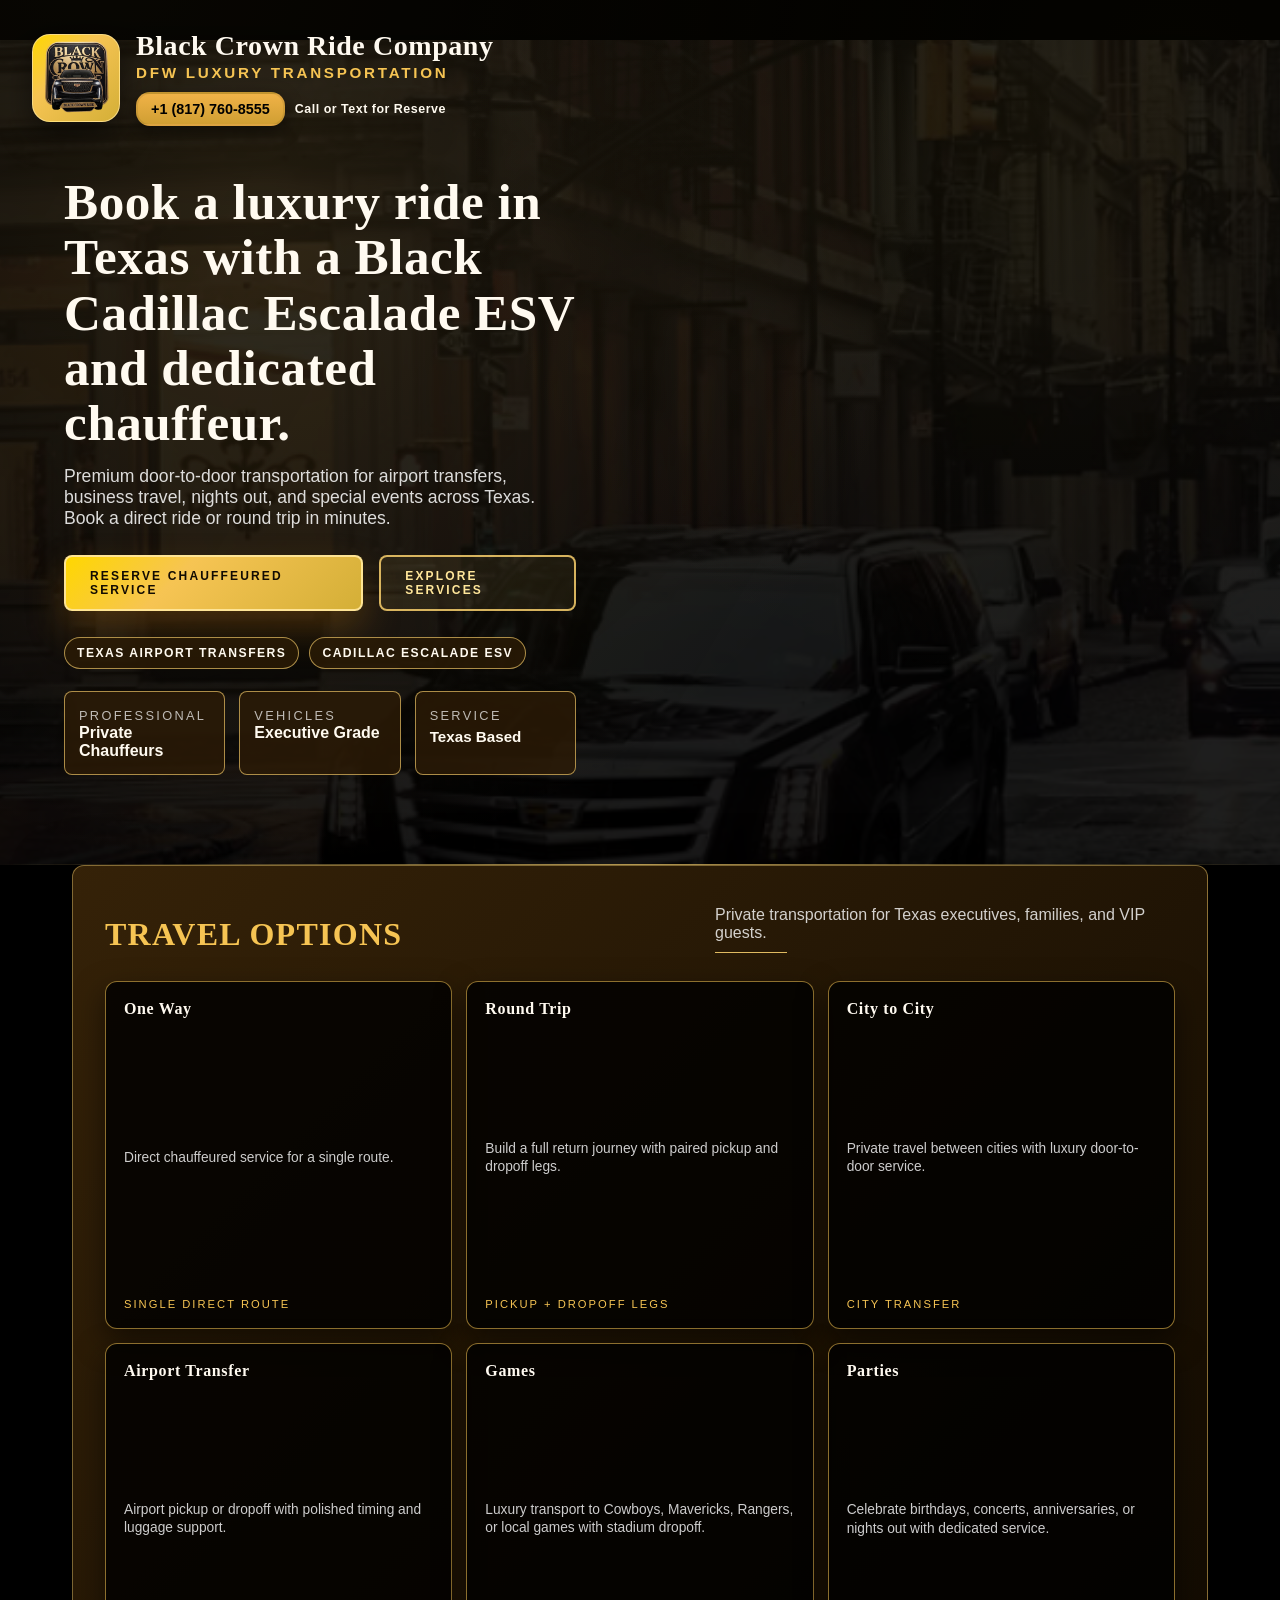
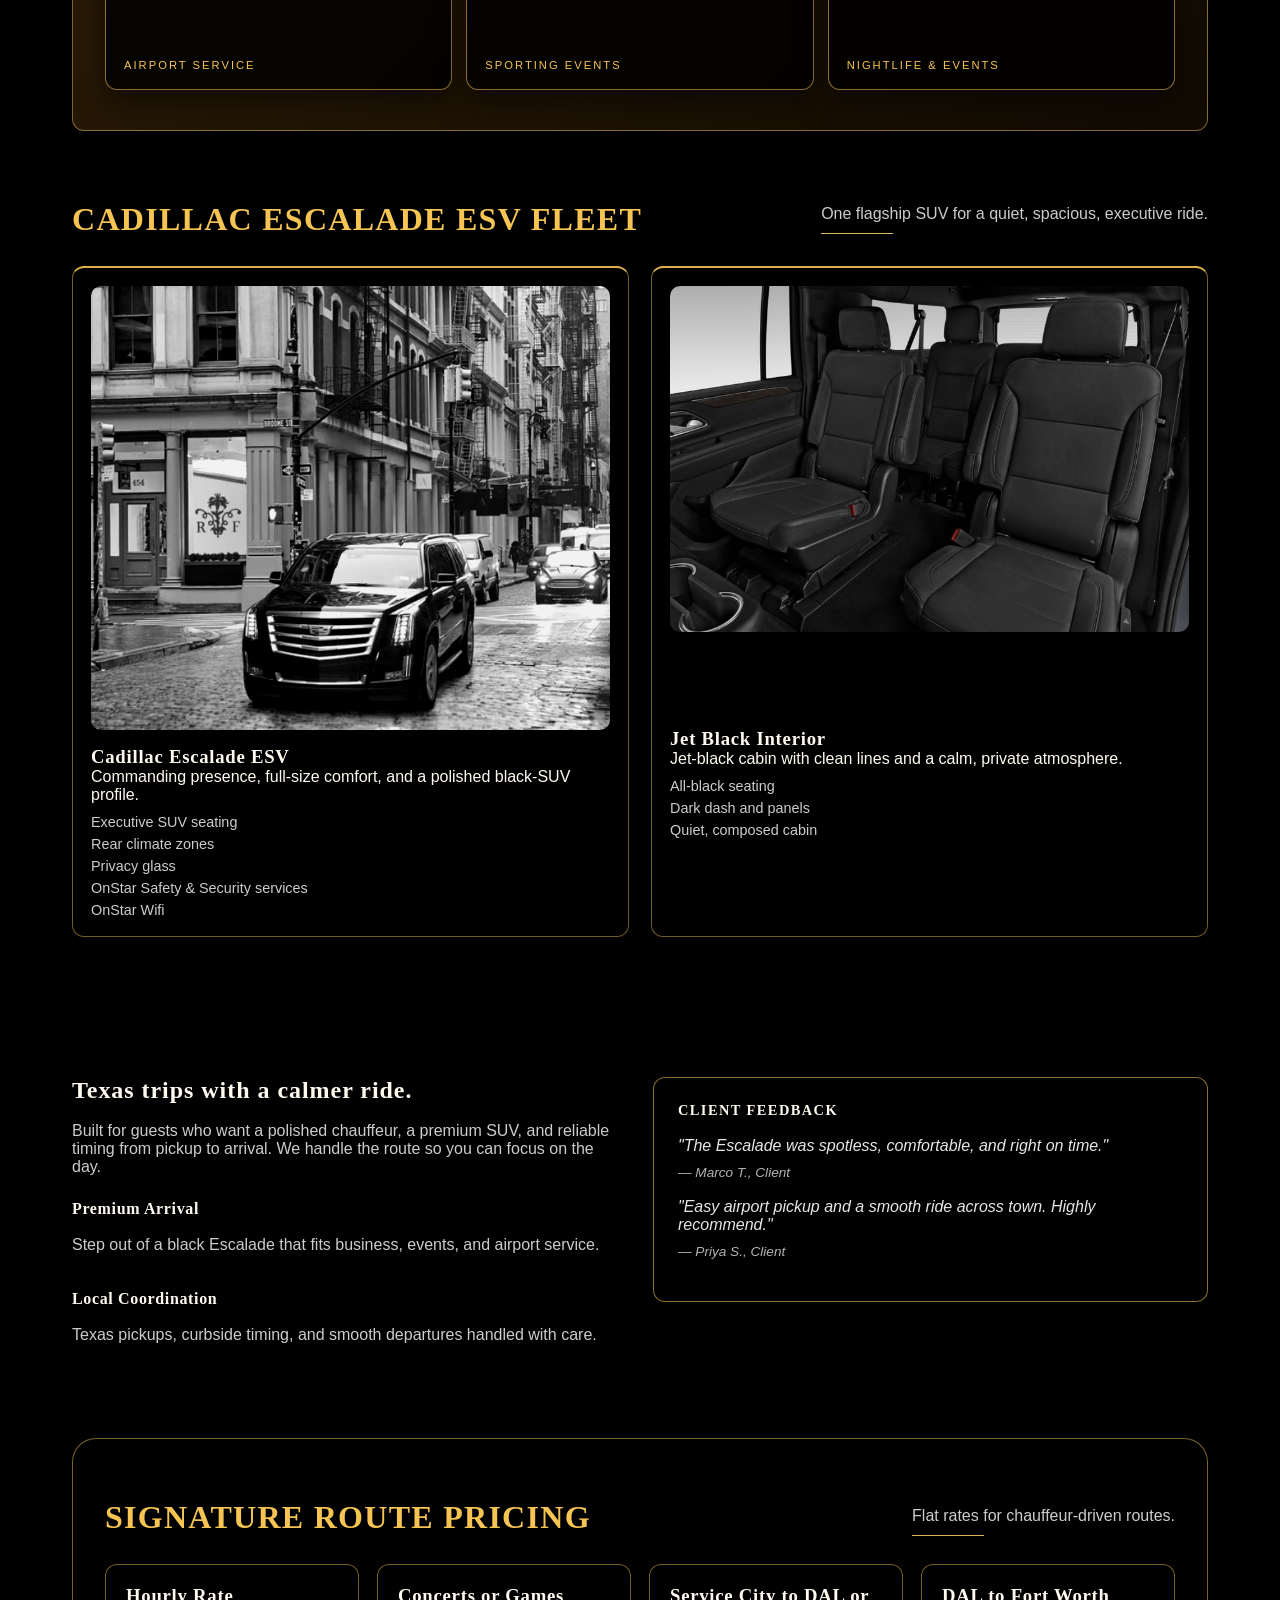
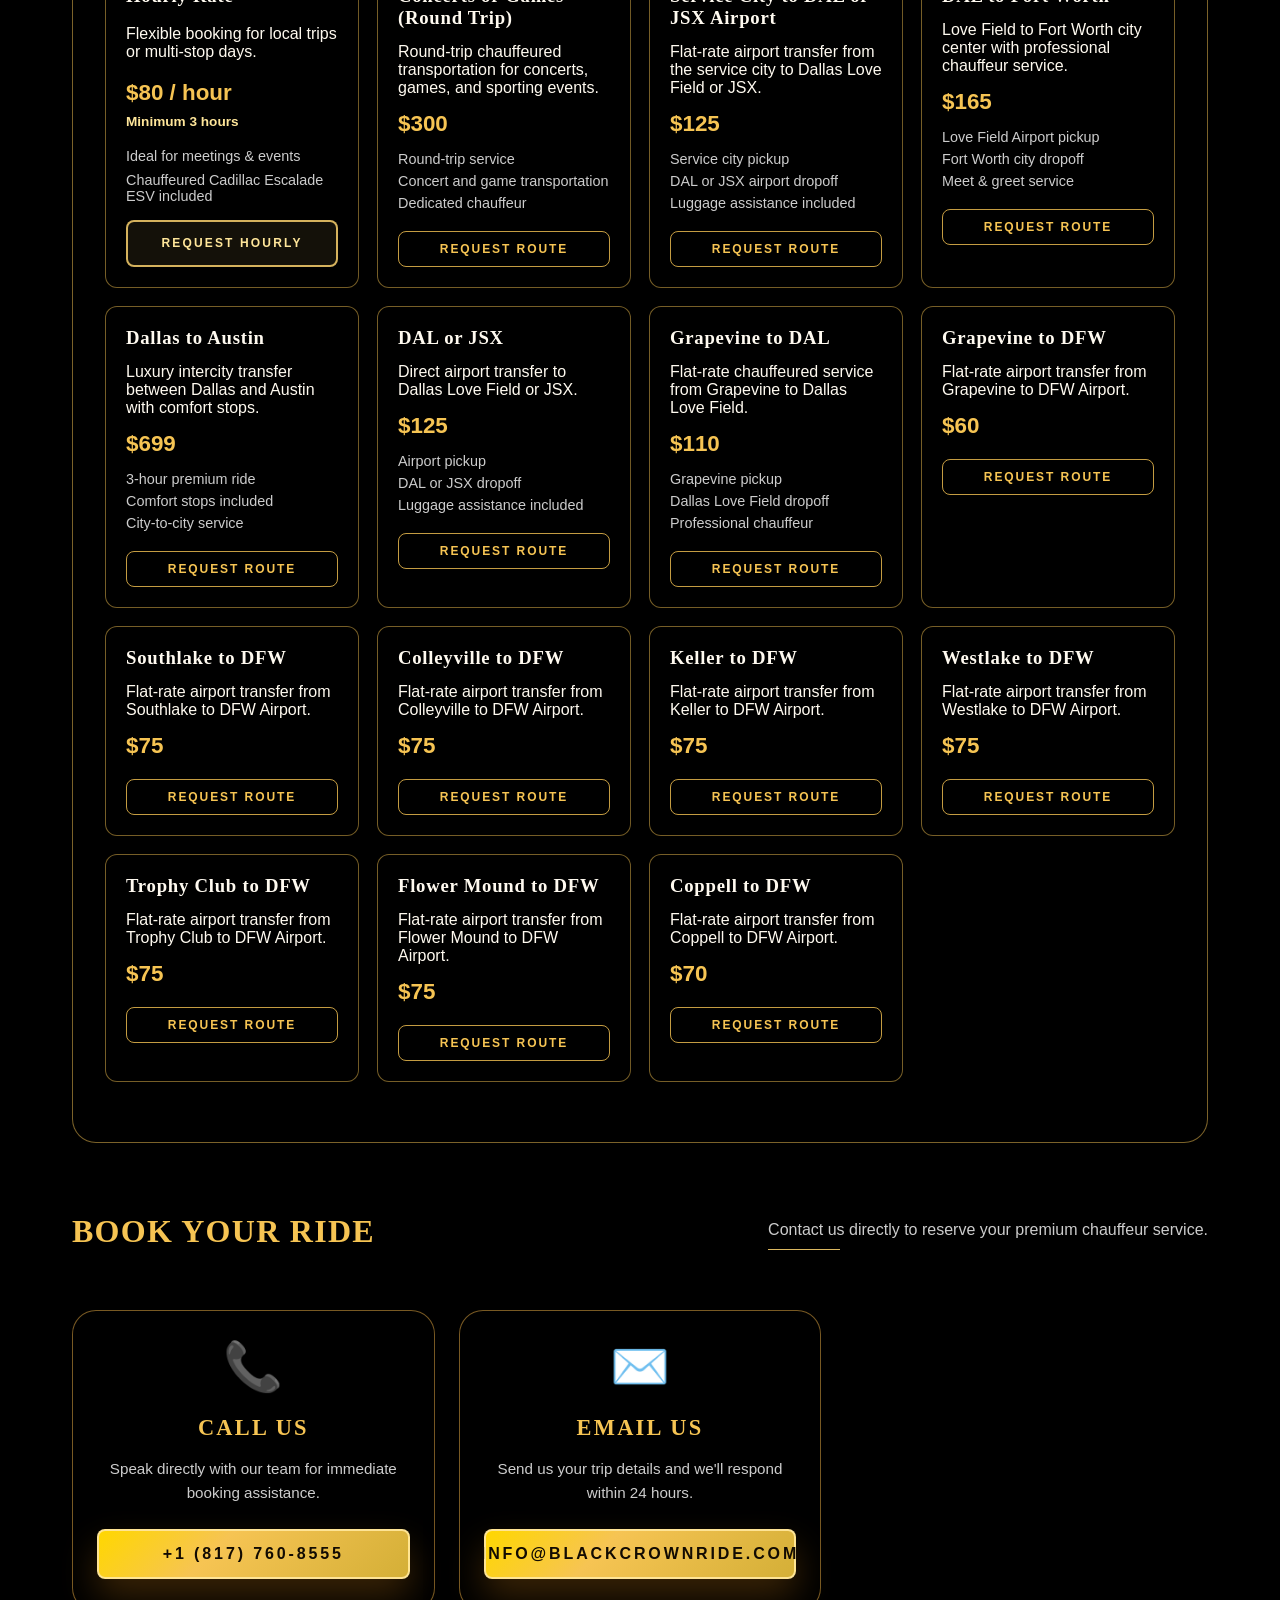
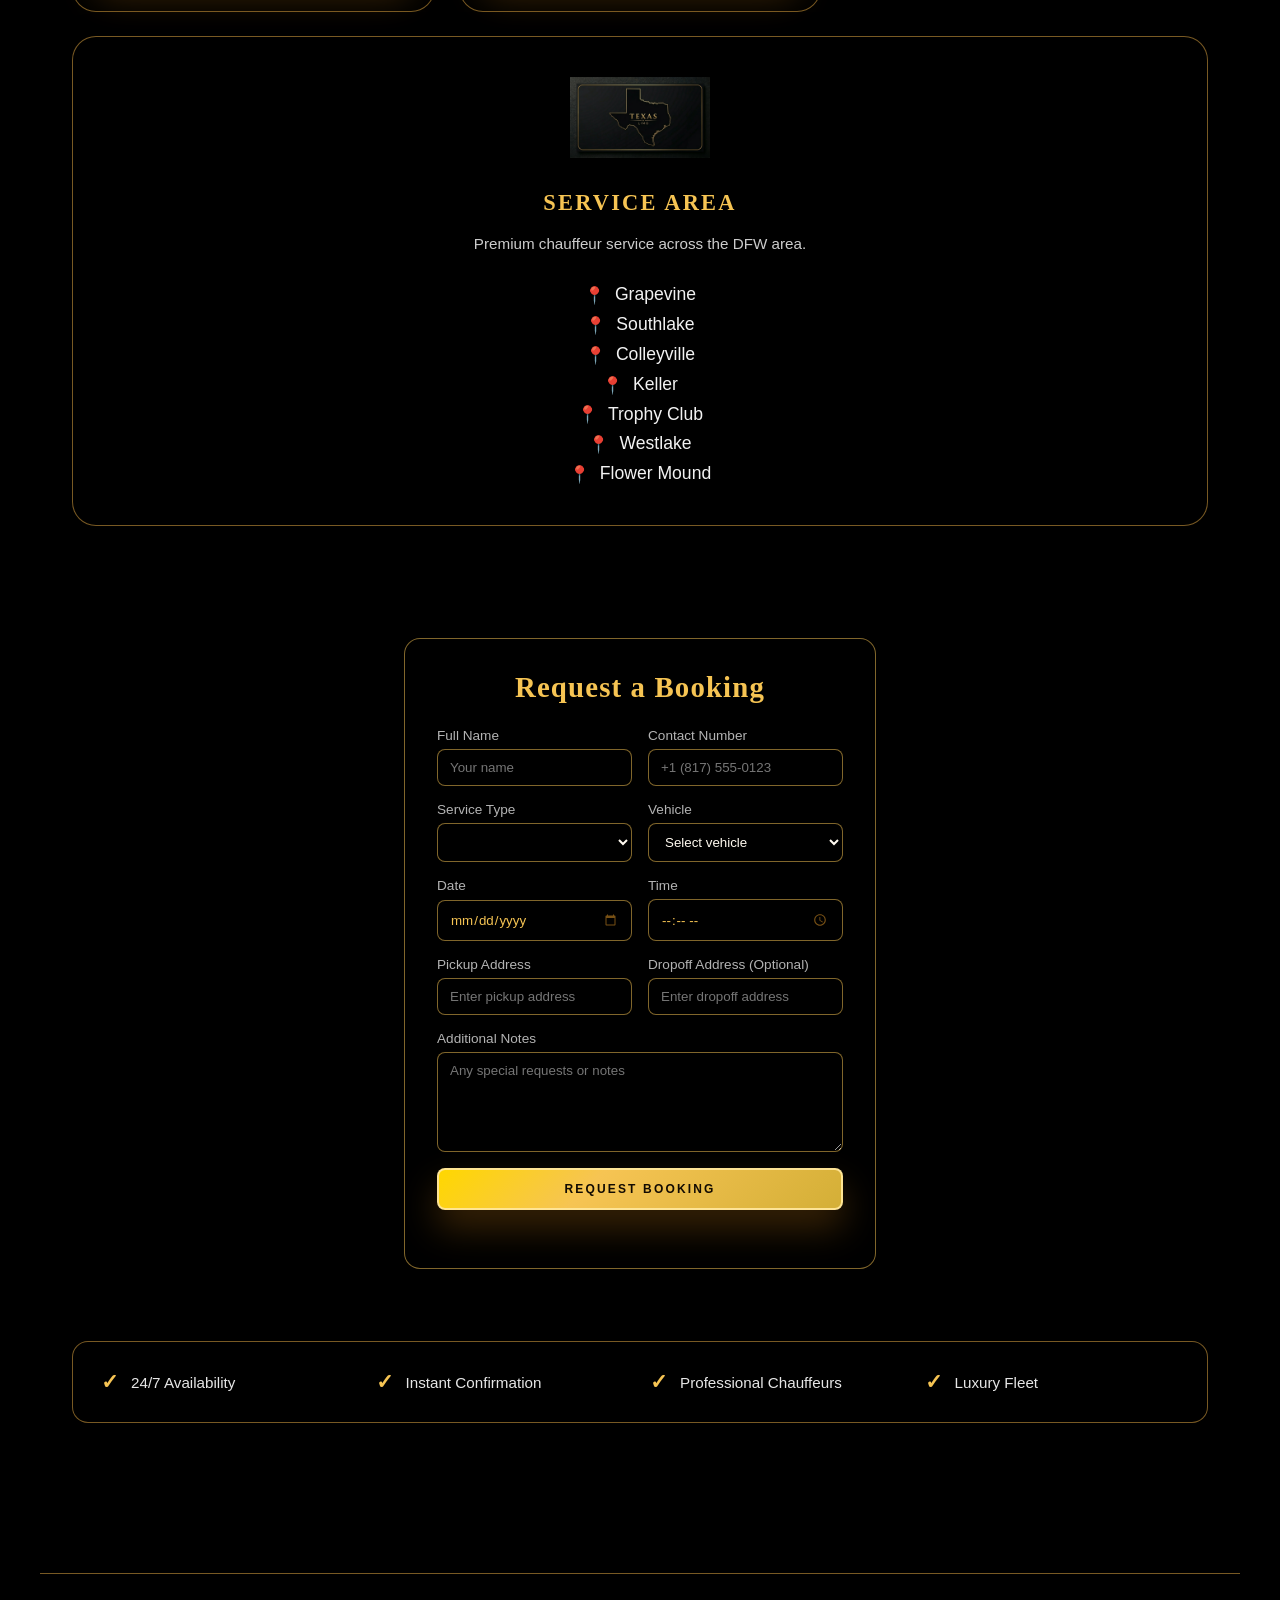
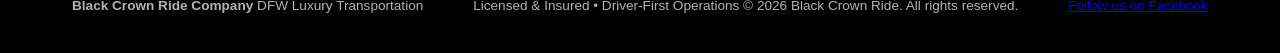
==== commit 89401882: "Add files via upload" ====
--- a/index.html
+++ b/index.html
@@ -212,6 +212,7 @@
           <h3>Hourly Rate</h3>
           <p>Flexible booking for local trips or multi‑stop days.</p>
           <span class="price" data-price-hourly>$80 / hour</span>
+          <small class="hourly-minimum">Minimum 3 hours</small>
           <ul>
             <li>Ideal for meetings & events</li>
             <li>Chauffeured Cadillac Escalade ESV included</li>
--- a/styles.css
+++ b/styles.css
@@ -265,7 +265,7 @@
 .brand-text span {
   display: block;
   font-family: "Times New Roman", "Georgia", serif;
-  font-size: 1.65rem;
+  font-size: 1.75rem;
   font-weight: 800;
   letter-spacing: 0.02em;
   text-transform: none;
@@ -281,7 +281,7 @@
 }
 
 @media (max-width: 768px) {
-  .brand-text span { font-size: 1.05rem; }
+  .brand-text span { font-size: 1.12rem; }
   .brand-text small { font-size: 0.75rem; }
 }
 
@@ -331,7 +331,7 @@
 
 .brand-header {
   position: absolute;
-  top: 22px;
+  top: 30px;
   left: 32px;
   right: 32px;
   z-index: 10;
@@ -2259,13 +2259,20 @@
 }
 
 .brand-text .phone-section {
-  margin-top: 6px;
+  margin-top: 9px;
   gap: 10px;
 }
 
 .brand-text .phone-button {
-  padding: 6px 12px;
-  font-size: 0.82rem;
+  padding: 7px 13px;
+  font-size: 0.9rem;
+}
+
+.hourly-minimum {
+  color: var(--gold-light);
+  font-size: 0.85rem;
+  font-weight: 700;
+  margin-top: -10px;
 }
 
 .brand-text .call-to-reserve {
@@ -2279,7 +2286,7 @@
 
 @media (max-width: 768px) {
   .brand-header {
-    top: 14px;
+    top: 20px;
     left: 18px;
     right: 18px;
   }
@@ -2300,8 +2307,8 @@
   }
 
   .brand-text .phone-button {
-    padding: 5px 8px;
-    font-size: 0.72rem;
+    padding: 6px 9px;
+    font-size: 0.78rem;
   }
 
   .brand-text .call-to-reserve {
